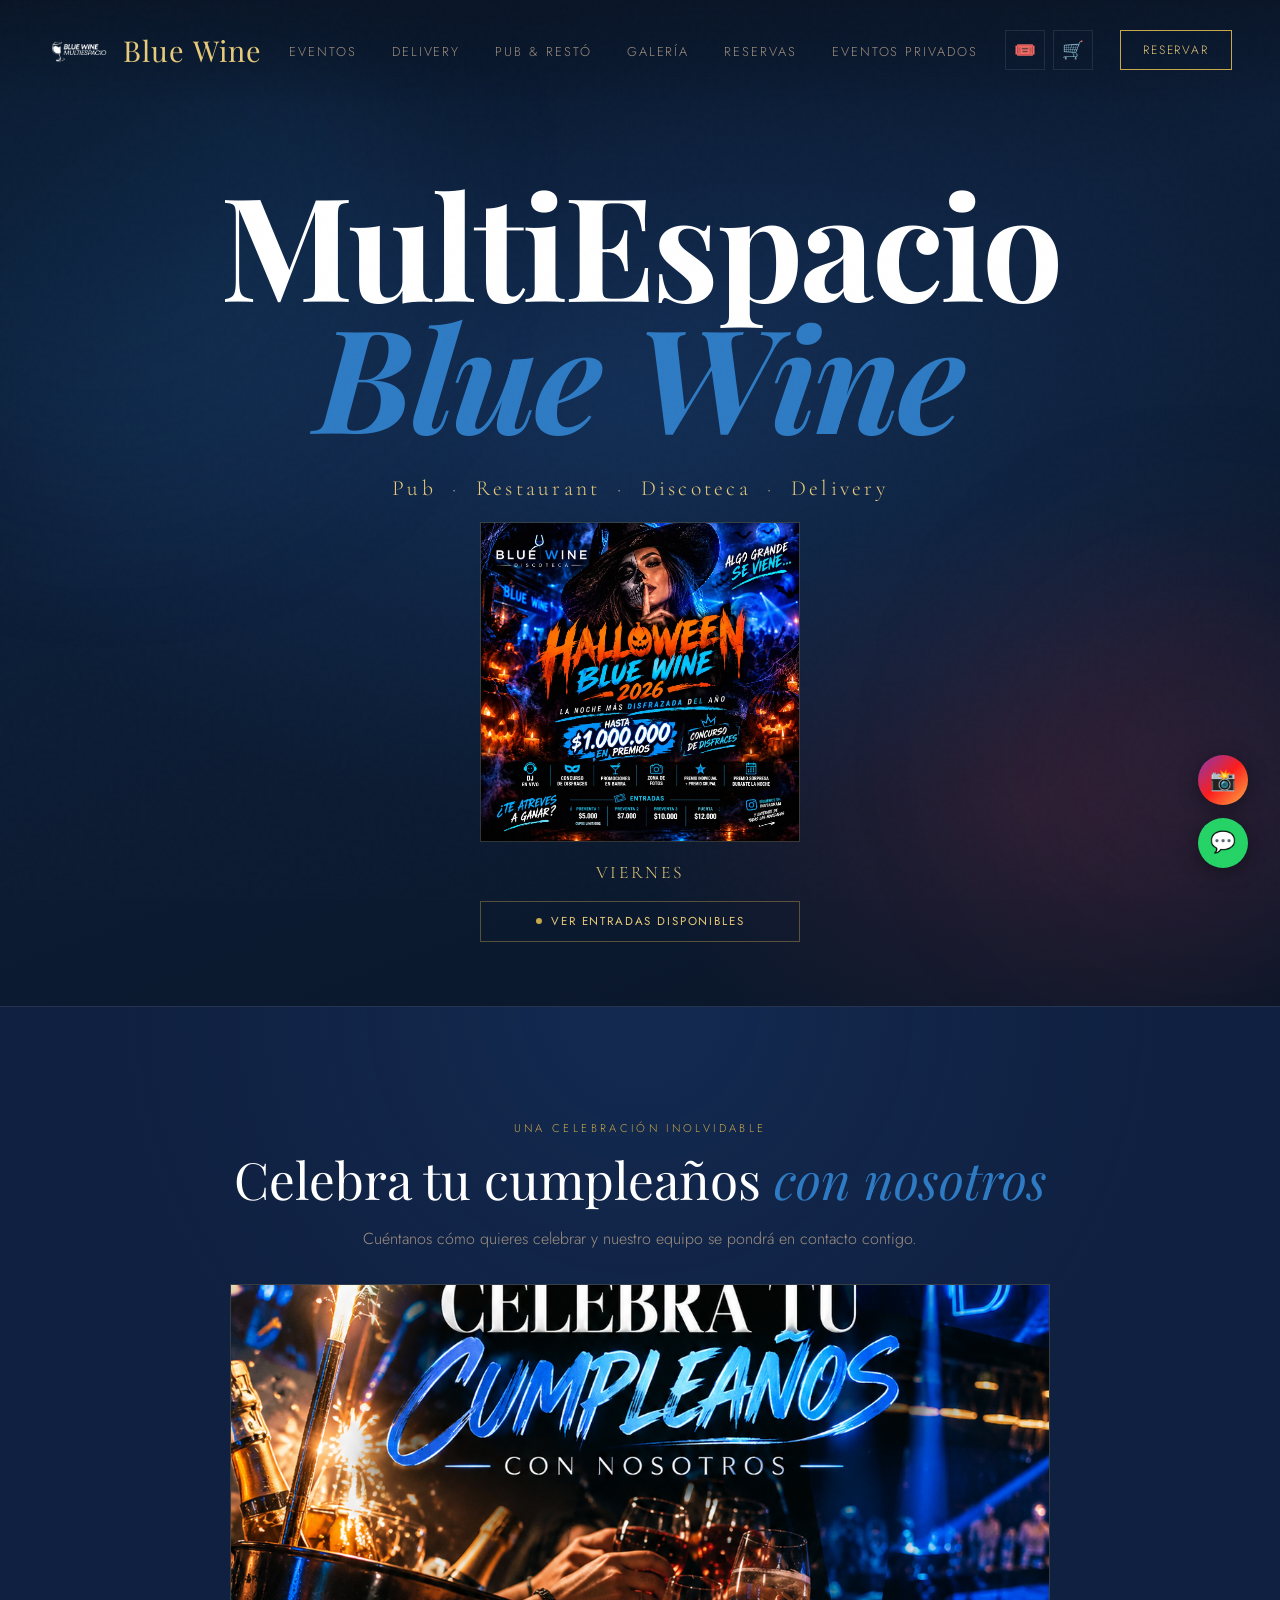
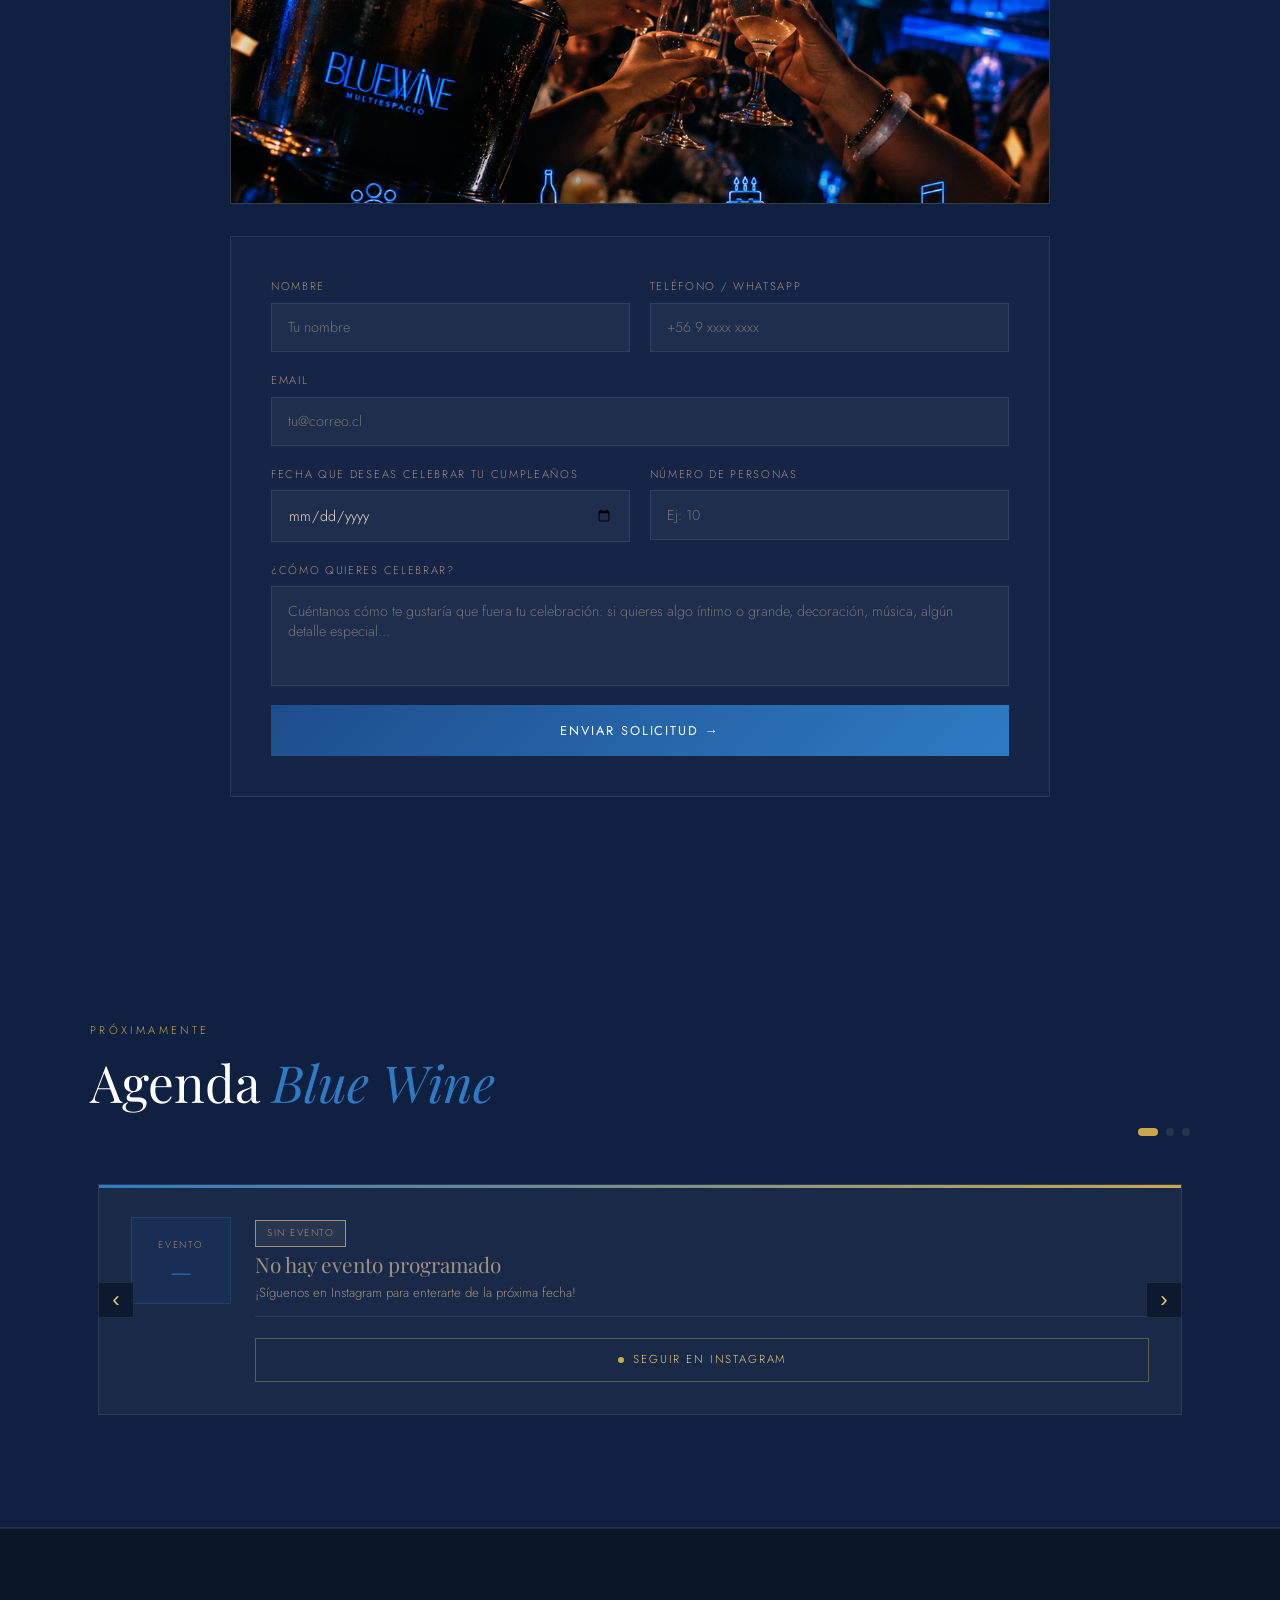
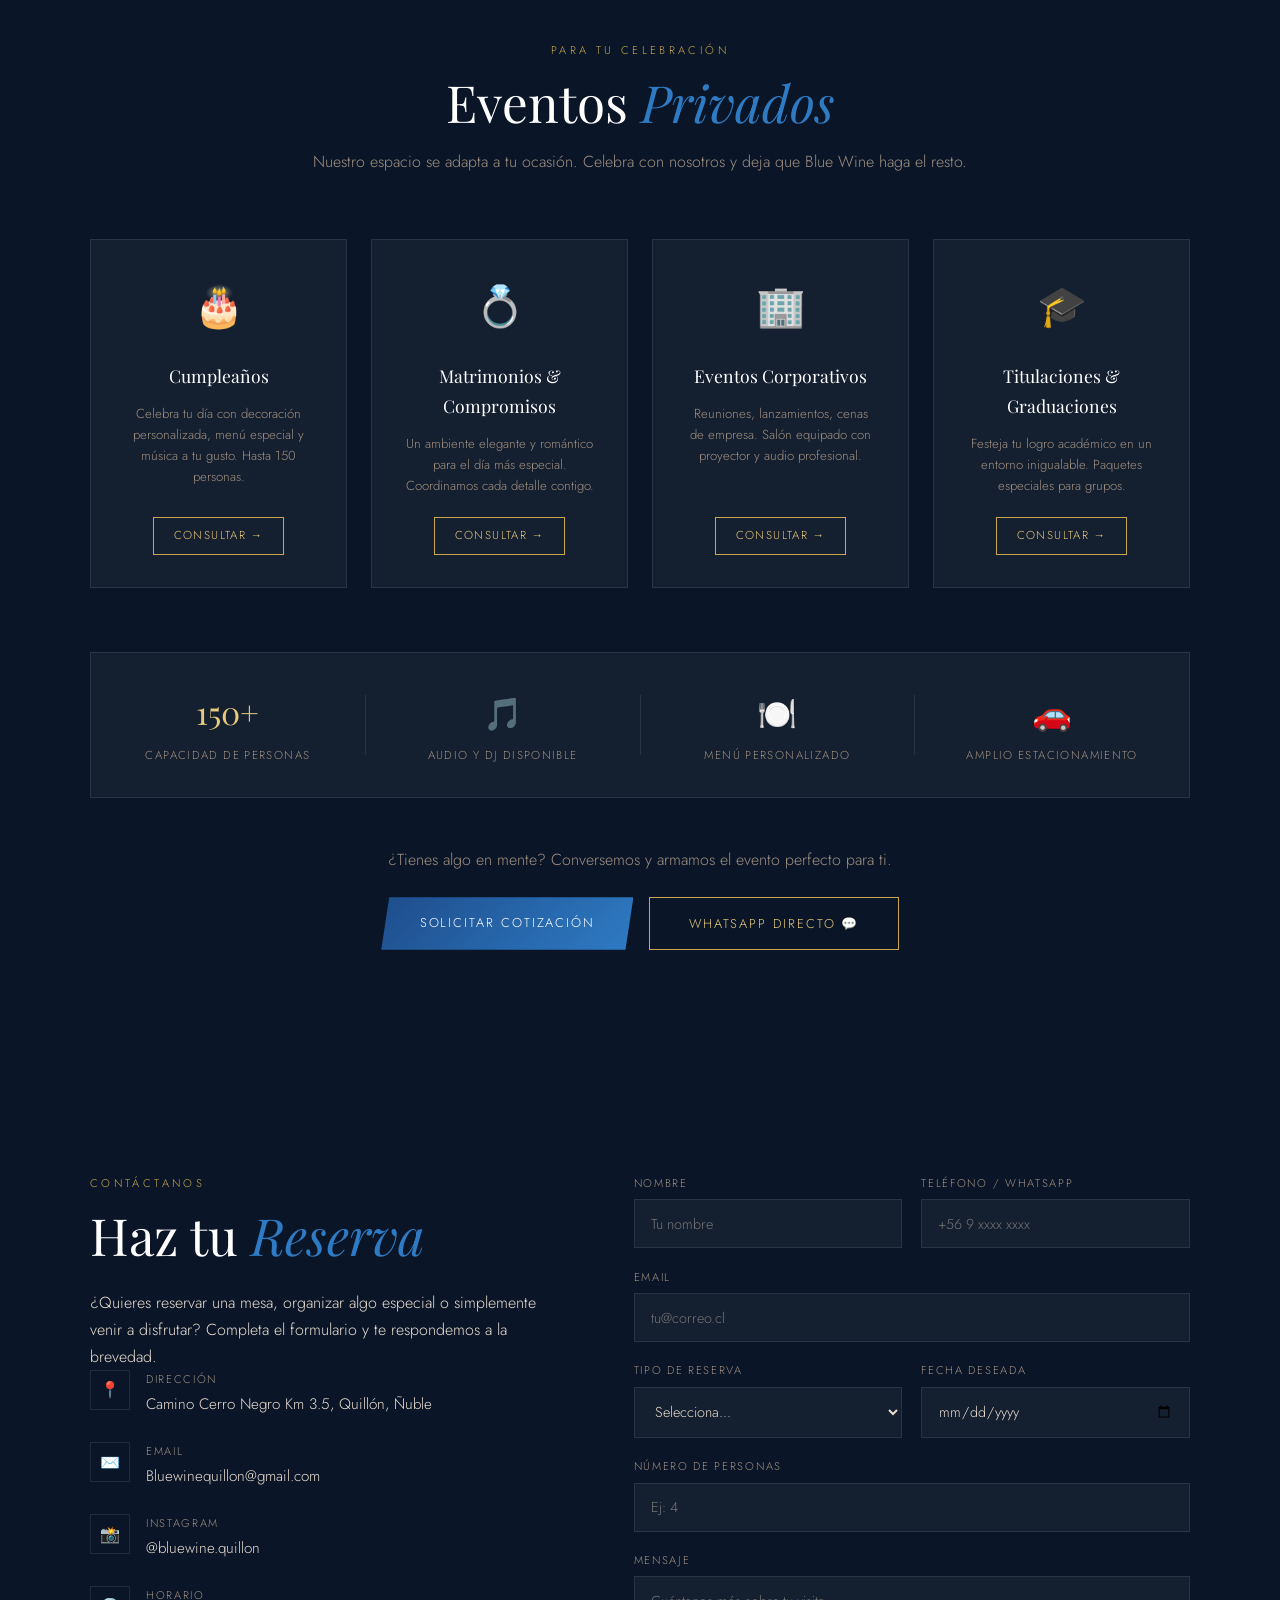
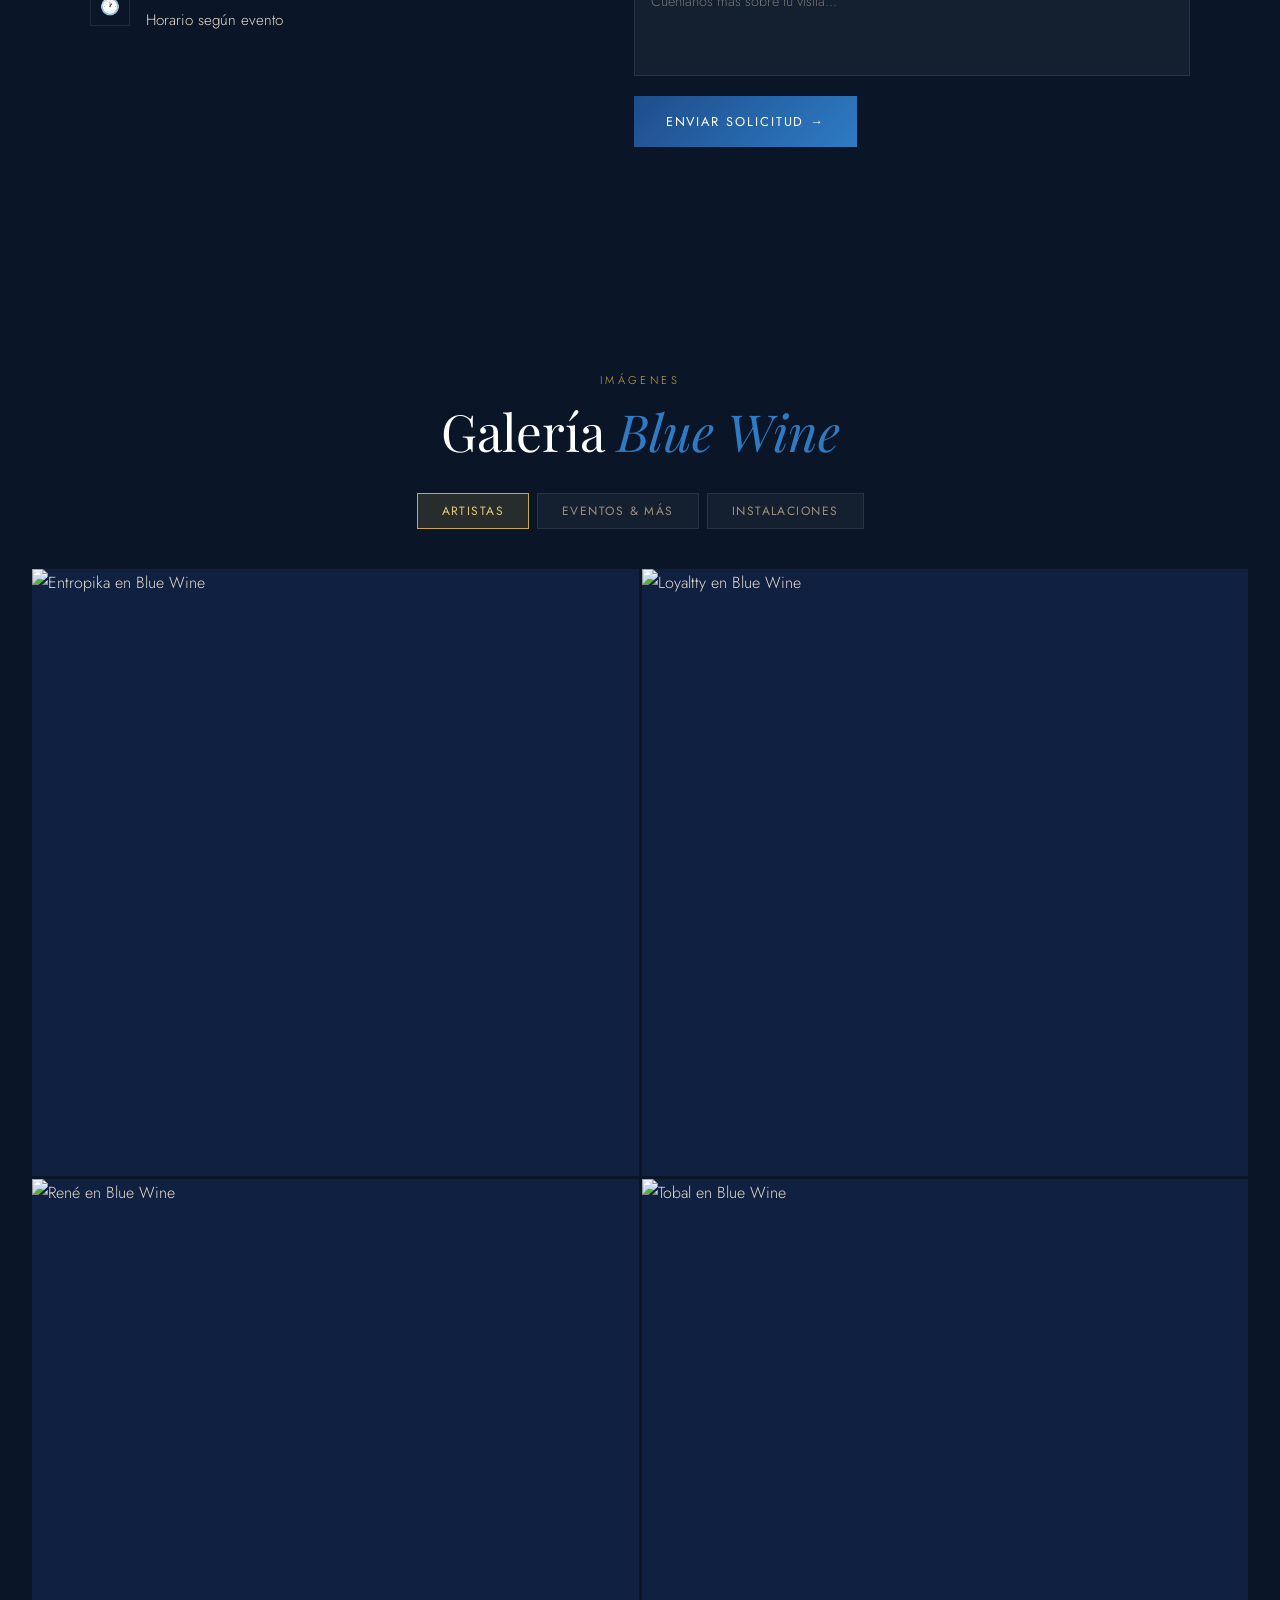
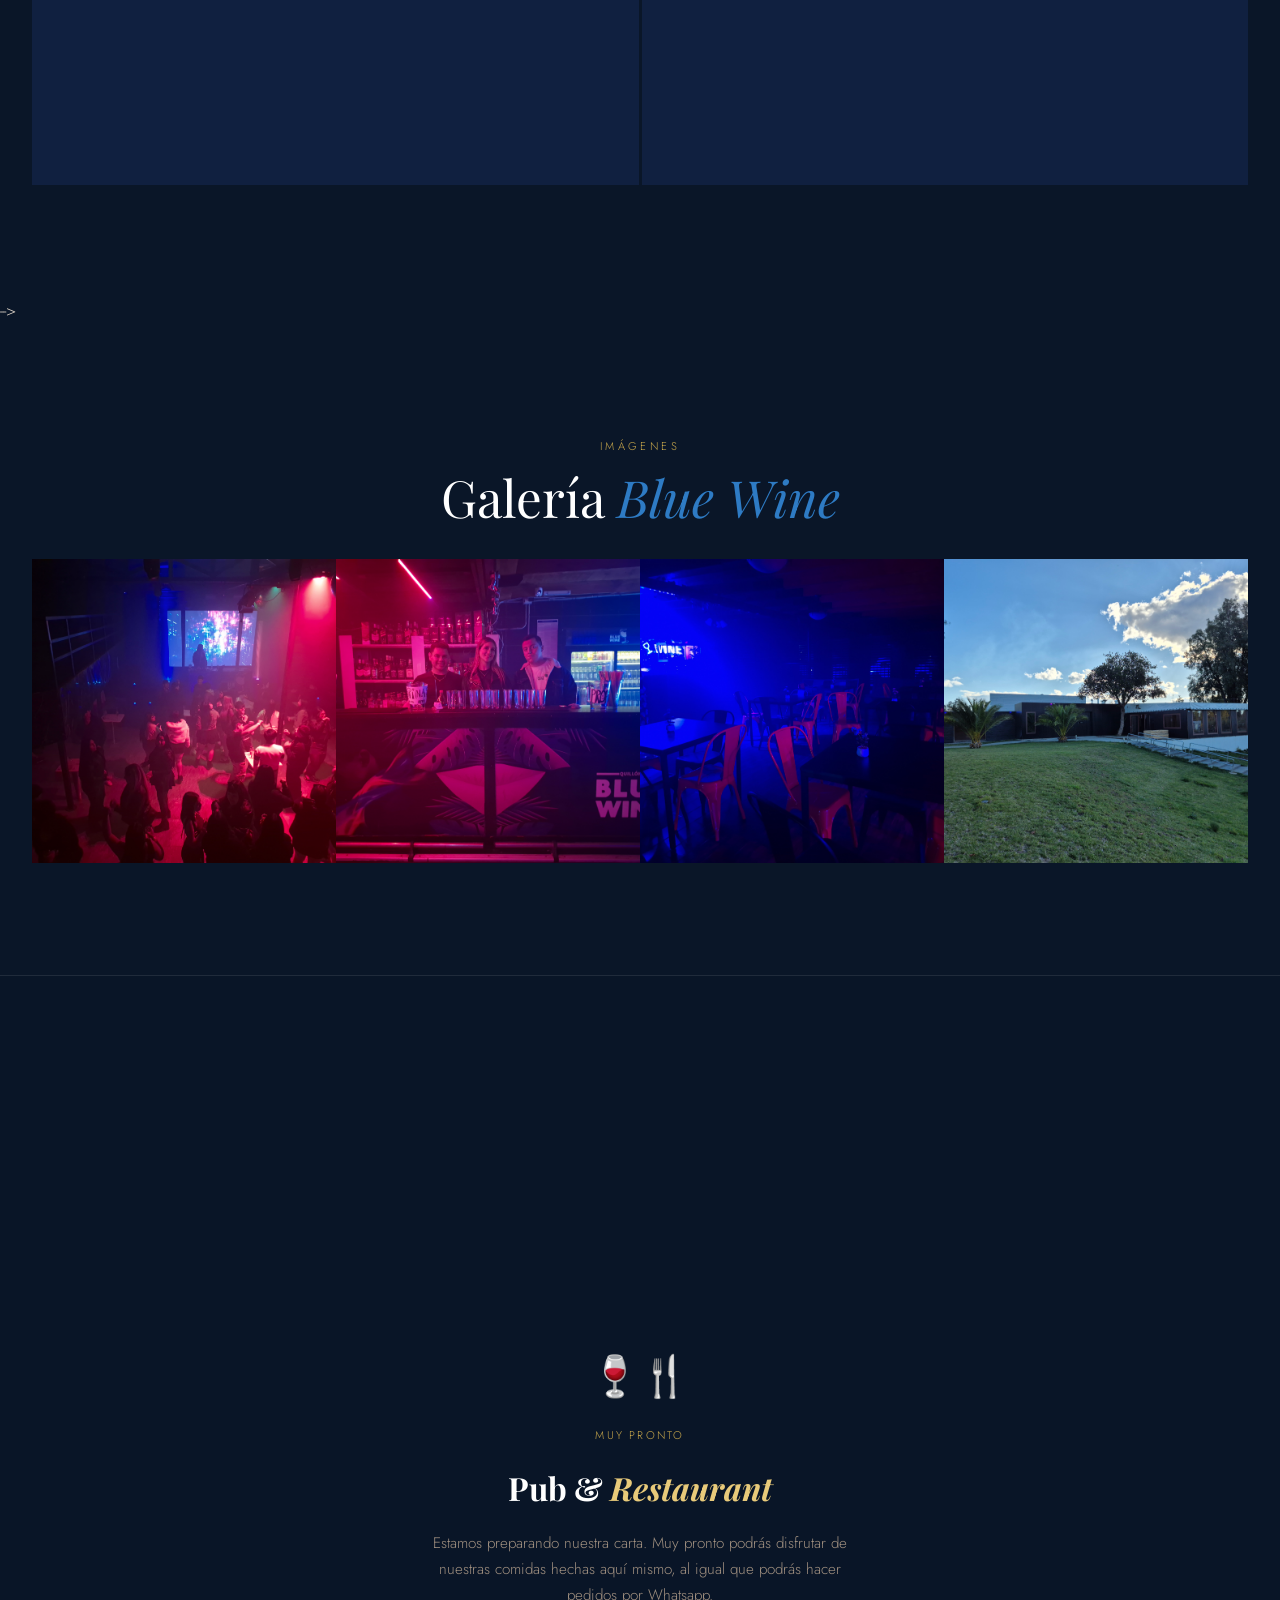
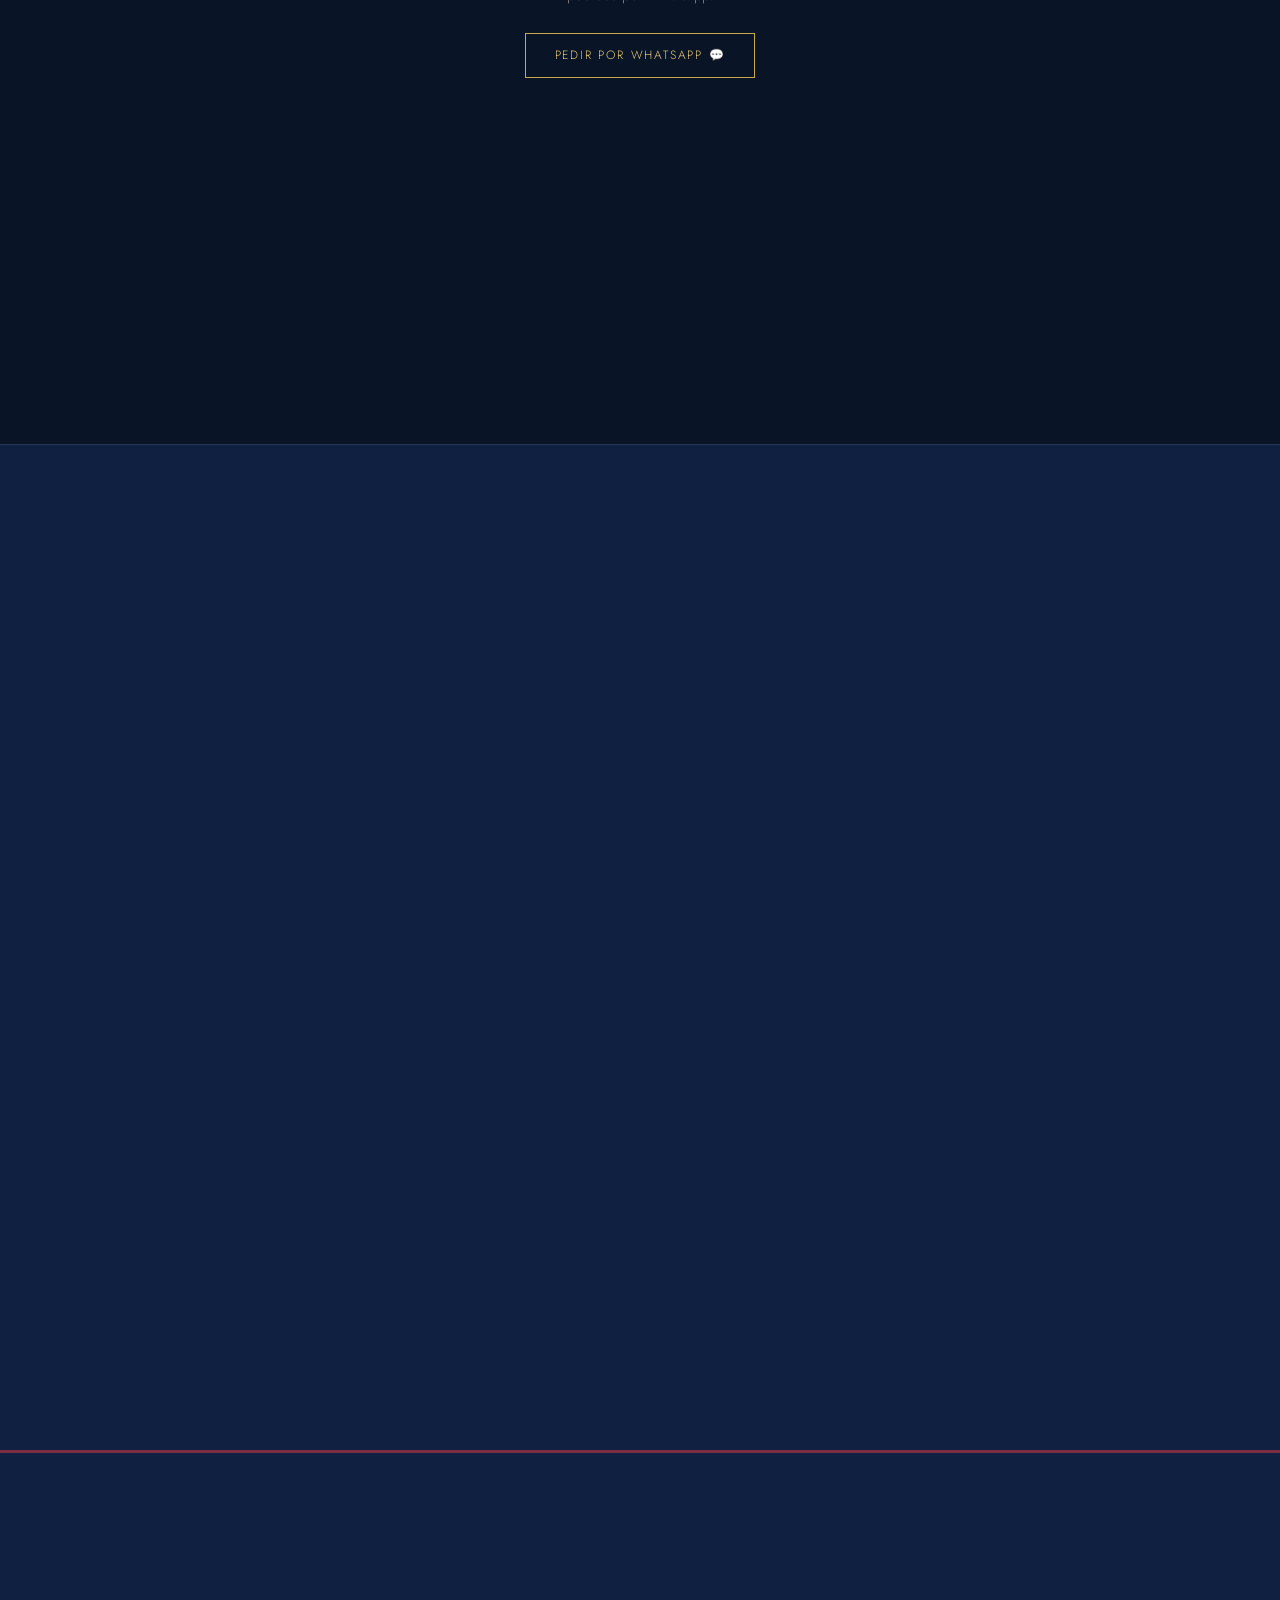
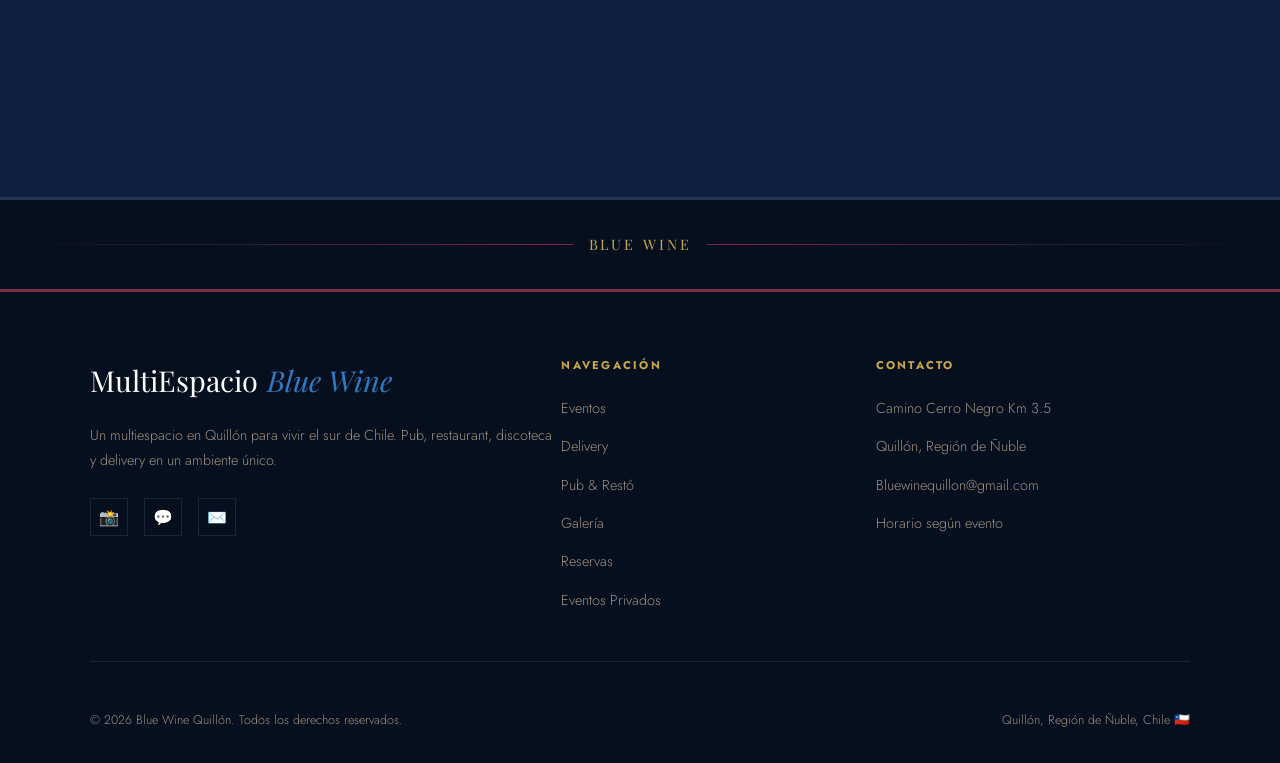
==== index.html @ ef0a0874 "feat: horaAcceso por tipo de entrada — panel, email y flujo de pago" ====
﻿<!--Programador: Isaac Fernández
    Fecha creación: 24 marzo 2026  -->

<!DOCTYPE html>
<html lang="es">
<head>
  <meta charset="UTF-8" />
  <meta name="viewport" content="width=device-width, initial-scale=1.0" />
  <title>MultiEspacio Blue Wine — Bar, Eventos y Delivery en Quillón, Ñuble</title>

  <!-- SEO básico -->
  <meta name="description" content="MultiEspacio Blue Wine en Quillón, Ñuble. Bar, restaurante, eventos en vivo, delivery a domicilio y arriendo de espacio para eventos privados. Reserva tu mesa online." />
  <meta name="keywords" content="Blue Wine, Quillón, Ñuble, bar, restaurante, eventos, delivery, espacio para eventos, reservas, Biobío" />
  <meta name="author" content="MultiEspacio Blue Wine" />
  <meta name="robots" content="index, follow" />
  <link rel="canonical" href="https://bluewine.cl/" />

  <!-- Open Graph (Facebook, WhatsApp, LinkedIn) -->
  <meta property="og:type" content="restaurant" />
  <meta property="og:url" content="https://bluewine.cl/" />
  <meta property="og:title" content="MultiEspacio Blue Wine — Bar, Eventos y Delivery en Quillón, Ñuble" /o>
  <meta property="og:description" content="Bar, restaurante, eventos en vivo y delivery a domicilio en Quillón, Ñuble. Reserva tu mesa o espacio privado online." />
  <meta property="og:image" content="https://bluewine.cl/Imagenes/Logo.png" />
  <meta property="og:image:alt" content="Logo de MultiEspacio Blue Wine" />
  <meta property="og:locale" content="es_CL" />
  <meta property="og:site_name" content="MultiEspacio Blue Wine" />

  <!-- Datos estructurados Schema.org (LocalBusiness) -->
  <script type="application/ld+json">
  {
    "@context": "https://schema.org",
    "@type": "BarOrPub",
    "name": "MultiEspacio Blue Wine",
    "url": "https://bluewine.cl",
    "logo": "https://bluewine.cl/Imagenes/Logo.png",
    "description": "Bar, restaurante, eventos en vivo, delivery y arriendo de espacio para eventos privados en Quillón, Ñuble.",
    "address": {
      "@type": "PostalAddress",
      "addressLocality": "Quillón",
      "addressRegion": "Ñuble",
      "addressCountry": "CL"
    },
    "servesCuisine": ["Chilena", "Internacional"],
    "hasMap": "https://maps.google.com/?q=Quillón+Ñuble+Chile",
    "sameAs": []
  }
  </script>

  <!-- Favicon -->
  <link rel="icon" type="image/png" href="Imagenes/favicon.png" />

  <link rel="preconnect" href="https://fonts.googleapis.com" />
  <link rel="preconnect" href="https://fonts.gstatic.com" crossorigin />
  <link href="https://fonts.googleapis.com/css2?family=Playfair+Display:ital,wght@0,400;0,700;1,400&family=Cormorant+Garamond:wght@300;400;600&family=Jost:wght@300;400;500&display=swap" rel="stylesheet" />

  <link rel="stylesheet" href="CSS/style.css" />
  <style>
    .evento-badge-gratis {
      display: inline-block;
      background: #0d2b0d;
      color: #4caf50;
      border: 1px solid #4caf50;
      border-radius: 20px;
      padding: 4px 12px;
      font-size: 0.8rem;
      font-weight: 600;
      margin-bottom: 8px;
    }
  </style>
</head>
<body>

  <!-- NAVBAR -->
  <nav id="navbar">
    <a href="#hero" class="nav-logo">
      <img src="Imagenes/Logo.png" alt="Blue Wine" class="nav-logo-img" />
      <span class="nav-logo-text">Blue Wine</span>
    </a>
    <ul class="nav-links" id="navLinks">
      <li><a href="#eventos">Eventos</a></li>
      <li><a href="#delivery">Delivery</a></li>
      <li><a href="#pub">Pub & Restó</a></li>
      <li><a href="#galeria">Galería</a></li>
      <li><a href="#reservas">Reservas</a></li>
      <li><a href="#eventos-privados">Eventos Privados</a></li>
    </ul>
    <div class="nav-carritos">
      <button class="nav-carrito-btn" onclick="abrirCarritoEntradas()" title="Carrito Entradas">
        🎟️ <span class="badge-carrito" id="badge-carrito-entradas" style="display:none">0</span>
      </button>
      <button class="nav-carrito-btn" onclick="abrirCarritoComida()" title="Carrito Comida">
        🛒 <span class="badge-carrito" id="badge-carrito-comida" style="display:none">0</span>
      </button>
    </div>
    <a href="#reservas" class="nav-cta">Reservar</a>
    <div class="nav-burger" id="burger" onclick="toggleNav()">
      <span></span><span></span><span></span>
    </div>
  </nav>

  <!-- HERO -->
  <section id="hero">
    <div class="hero-bg"></div>
    <div class="hero-orb hero-orb-1"></div>
    <div class="hero-orb hero-orb-2"></div>

    <!-- NOMBRE ARRIBA -->
    <div class="hero-content" style="text-align:center;align-items:center;width:100%;">
      <h1 class="hero-title">MultiEspacio<em>Blue Wine</em></h1>
      <p class="hero-tagline">
        <span>Pub</span> &nbsp;·&nbsp; <span>Restaurant</span> &nbsp;·&nbsp; <span>Discoteca</span> &nbsp;·&nbsp; <span>Delivery</span>
      </p>
    </div>

    <!-- EVENTO DESTACADO CON IMAGEN -->
    <div class="hero-evento-destacado">
      <div class="hero-evento-img-wrap">
        <div class="hero-carrusel" id="heroCarrusel">
          <img src="Imagenes/halloween.jpg" alt="HALLOWEEN BLUE WINE 2026" class="hero-carrusel-slide active" />
        </div>
      </div>
      <div class="hero-evento-footer">
        <div class="hero-evento-fecha-txt">Viernes</div>
        <button class="hero-evento-btn" onclick="abrirModal()">
          <span class="hero-evento-dot"></span>
          Ver entradas disponibles
        </button>
      </div>
    </div>

  </section>

  <!-- CUMPLEAÑOS -->
  <section id="cumpleanos" class="cumpleanos-section">
    <div class="container cumpleanos-container">
      <div class="cumpleanos-header reveal">
        <p class="section-label">Una celebración inolvidable</p>
        <h2 class="section-title">Celebra tu cumpleaños <em>con nosotros</em></h2>
        <p class="cumpleanos-intro">Cuéntanos cómo quieres celebrar y nuestro equipo se pondrá en contacto contigo.</p>
      </div>
      <img
        class="cumpleanos-image"
        src="Imagenes/Cumpleanos.png"
        alt="Celebra tu cumpleaños con nosotros en Blue Wine"
        loading="lazy"
      />
      <form id="form-cumpleanos" class="contact-form cumpleanos-form">
        <div class="form-row">
          <div class="form-group">
            <label for="cumple-nombre">Nombre</label>
            <input type="text" id="cumple-nombre" name="nombre" placeholder="Tu nombre" autocomplete="name" required />
          </div>
          <div class="form-group">
            <label for="cumple-telefono">Teléfono / WhatsApp</label>
            <input type="tel" id="cumple-telefono" name="telefono" placeholder="+56 9 xxxx xxxx" autocomplete="tel" required />
          </div>
        </div>
        <div class="form-group">
          <label for="cumple-email">Email</label>
          <input type="email" id="cumple-email" name="email" placeholder="tu@correo.cl" autocomplete="email" required />
        </div>
        <div class="form-row">
          <div class="form-group">
            <label for="cumple-fecha">Fecha que deseas celebrar tu cumpleaños</label>
            <input type="date" id="cumple-fecha" name="fecha" required />
          </div>
          <div class="form-group">
            <label for="cumple-personas">Número de personas</label>
            <input type="number" id="cumple-personas" name="personas" min="1" placeholder="Ej: 10" required />
          </div>
        </div>
        <div class="form-group">
          <label for="cumple-mensaje">¿Cómo quieres celebrar?</label>
          <textarea id="cumple-mensaje" name="mensaje" placeholder="Cuéntanos cómo te gustaría que fuera tu celebración: si quieres algo íntimo o grande, decoración, música, algún detalle especial..."></textarea>
        </div>
        <div id="cumple-error" class="cumpleanos-error" role="alert" hidden></div>
        <button class="btn-submit" type="submit">Enviar solicitud →</button>
      </form>
    </div>
  </section>

  <!-- ═══════════════════════════════════════
       SECCIÓN EVENTOS — hasta 3 simultáneos (slots evento1, evento2, evento3)
  ════════════════════════════════════════ -->
  <section id="eventos">
    <div class="container">
      <div class="eventos-header reveal">
        <div>
          <p class="section-label">Próximamente</p>
          <h2 class="section-title">Agenda <em>Blue Wine</em></h2>
        </div>
        <div class="slider-dots">
          <span class="slider-dot active" onclick="irASlide(0)"></span>
          <span class="slider-dot" onclick="irASlide(1)"></span>
          <span class="slider-dot" onclick="irASlide(2)"></span>
        </div>
      </div>

      <div class="eventos-slider-wrap">
        <div class="eventos-slider" id="eventosSlider">

          <!-- EVENTO 1 -->
          <div class="evento-slide" data-evento-id="evento1">
            <div class="evento-slide-inner">
              <img class="evento-slide-bg-img" alt="" hidden />
              <div class="evento-slide-dia">
                <span class="evento-slide-label">Evento</span>
                <span class="evento-slide-nombre-dia">—</span>
              </div>
              <div class="evento-slide-content">
                <div class="evento-tag" style="background:rgba(100,100,100,0.2); color:var(--text-muted); border-color:var(--text-muted);">Sin Evento</div>
                <div class="evento-title" style="font-size:1.3rem; color:var(--text-muted);">No hay evento programado</div>
                <div class="evento-desc">¡Síguenos en Instagram para enterarte de la próxima fecha!</div>
                <div class="evento-footer">
                  <a href="https://www.instagram.com/bluewine.quillon" target="_blank" class="hero-evento-btn" style="margin-top:0.5rem;text-decoration:none;">
                    <span class="hero-evento-dot"></span>
                    Seguir en Instagram
                  </a>
                </div>
              </div>
            </div>
          </div>

          <!-- EVENTO 2 -->
          <div class="evento-slide" data-evento-id="evento2">
            <div class="evento-slide-inner">
              <img class="evento-slide-bg-img" alt="" hidden />
              <div class="evento-slide-dia">
                <span class="evento-slide-label">Evento</span>
                <span class="evento-slide-nombre-dia">—</span>
              </div>
              <div class="evento-slide-content">
                <div class="evento-tag" style="background:rgba(100,100,100,0.2); color:var(--text-muted); border-color:var(--text-muted);">Sin Evento</div>
                <div class="evento-title" style="font-size:1.3rem; color:var(--text-muted);">No hay evento programado</div>
                <div class="evento-desc">¡Síguenos en Instagram para enterarte de la próxima fecha!</div>
                <div class="evento-footer"></div>
              </div>
            </div>
          </div>

          <!-- EVENTO 3 -->
          <div class="evento-slide" data-evento-id="evento3">
            <div class="evento-slide-inner">
              <img class="evento-slide-bg-img" alt="" hidden />
              <div class="evento-slide-dia">
                <span class="evento-slide-label">Evento</span>
                <span class="evento-slide-nombre-dia">—</span>
              </div>
              <div class="evento-slide-content">
                <div class="evento-tag" style="background:rgba(100,100,100,0.2); color:var(--text-muted); border-color:var(--text-muted);">Sin Evento</div>
                <div class="evento-title" style="font-size:1.3rem; color:var(--text-muted);">No hay evento programado</div>
                <div class="evento-desc">¡Síguenos en Instagram para enterarte de la próxima fecha!</div>
                <div class="evento-footer"></div>
              </div>
            </div>
          </div>

        </div>

        <button class="slider-arrow slider-prev" onclick="moverSlider(-1)">‹</button>
        <button class="slider-arrow slider-next" onclick="moverSlider(1)">›</button>
      </div>
    </div>
  </section>

  <!-- MODAL EVENTO PRINCIPAL — TIPOS DE ENTRADA (generado dinámicamente) -->
  <div id="modal-principal" class="modal-overlay" onclick="cerrarModalOverlay(event)">
    <div class="modal-box modal-box-principal">
      <button class="modal-close" onclick="cerrarTodosModales()">✕</button>
      <p class="section-label" id="modal-label-fecha">Viernes</p>
      <h3 class="modal-titulo">Elige tu entrada</h3>
      <div class="modal-divider"></div>
      <div id="modal-tipos-container"></div>
      <button class="btn-outline" style="width:100%;margin-top:0.8rem;justify-content:center;" onclick="cerrarTodosModales();abrirCarritoEntradas()">Ver carrito de entradas 🎟️</button>
    </div>
  </div>

  <!-- MODAL EVENTOS GENERALES (viernes/sábado) -->
  <div id="modal-general" class="modal-overlay" onclick="cerrarModalOverlay(event)" data-precio="0" data-nombre="" data-cantidad="1">
    <div class="modal-box">
      <button class="modal-close" onclick="cerrarTodosModales()">✕</button>
      <p class="section-label">Entrada General</p>
      <h3 class="modal-titulo" id="modal-general-nombre"></h3>
      <div class="modal-divider"></div>
      <div class="modal-cantidad-wrap">
        <label>Cantidad de entradas</label>
        <div class="cantidad-control">
          <button onclick="cambiarCantidadGeneral(-1)">−</button>
          <span id="modal-general-cantidad">1</span>
          <button onclick="cambiarCantidadGeneral(1)">+</button>
        </div>
      </div>
      <div class="modal-total-wrap">
        <span id="modal-general-precio"></span>
        <span class="modal-total" id="modal-general-total"></span>
      </div>
      <p class="modal-nota" id="modal-general-nota">Se agregará al carrito de entradas para proceder al pago.</p>
      <button class="btn-pagar" id="modal-general-btn" onclick="agregarGeneralAlCarrito()">Agregar al carrito →</button>
    </div>
  </div>

  <!-- CARRITO ENTRADAS -->
  <div id="carrito-entradas" class="modal-overlay" onclick="cerrarModalOverlay(event)">
    <div class="modal-box modal-box-carrito">
      <button class="modal-close" onclick="cerrarTodosModales()">✕</button>
      <p class="section-label">Carrito</p>
      <h3 class="modal-titulo">🎟️ Tus Entradas</h3>
      <div class="modal-divider"></div>
      <div id="carrito-entradas-lista"></div>
      <div class="carrito-total-wrap">
        <span>Total</span>
        <span class="modal-total" id="carrito-entradas-total">$0</span>
      </div>
      <p class="modal-nota" style="margin-bottom:1.2rem;">Al continuar recibirás tu ticket con código QR por email.</p>
      <button class="btn-pagar" onclick="abrirCheckoutForm()">Continuar con la compra →</button>
      <button class="btn-outline" style="width:100%;margin-top:0.8rem;justify-content:center;" onclick="cerrarTodosModales();abrirModal()">← Agregar más entradas</button>
    </div>
  </div>

  <!-- MODAL FORMULARIO CHECKOUT -->
  <div id="modal-checkout" class="modal-overlay" onclick="cerrarModalOverlay(event)">
    <div class="modal-box modal-box-checkout">
      <button class="modal-close" onclick="cerrarTodosModales()">✕</button>
      <p class="section-label">Paso 2 de 2</p>
      <h3 class="modal-titulo" id="checkout-titulo">Datos del comprador</h3>
      <div class="modal-divider"></div>
      <p class="modal-nota" style="margin-bottom:1.4rem;" id="checkout-nota">Tus datos son necesarios para emitir el ticket y enviarlo a tu correo.</p>

      <div class="checkout-form">
        <div id="checkout-seccion-principal" class="acomp-seccion acomp-seccion-principal">
          <div class="acomp-header" id="checkout-header-principal" style="display:none;">
            <span class="acomp-num">Comprador principal</span>
          </div>
          <div class="checkout-form-row">
            <div class="checkout-form-group">
              <label for="co-nombre">Nombre <span class="campo-req">*</span></label>
              <input type="text" id="co-nombre" placeholder="Ej: Juan" autocomplete="given-name" />
            </div>
            <div class="checkout-form-group">
              <label for="co-apellido">Apellido <span class="campo-req">*</span></label>
              <input type="text" id="co-apellido" placeholder="Ej: Pérez" autocomplete="family-name" />
            </div>
          </div>
          <div class="checkout-form-group">
            <label for="co-rut">RUT <span class="campo-req">*</span></label>
            <input type="text" id="co-rut" placeholder="Ej: 12.345.678-9" maxlength="12" autocomplete="off" />
          </div>
          <div class="checkout-form-group">
            <label for="co-email">Correo electrónico <span class="campo-req">*</span></label>
            <input type="email" id="co-email" placeholder="tu@correo.cl" autocomplete="email" />
          </div>
          <div class="checkout-form-group">
            <label for="co-email-confirm">Confirmar correo electrónico <span class="campo-req">*</span></label>
            <input type="email" id="co-email-confirm" placeholder="tu@correo.cl" autocomplete="email" onpaste="return false;" />
          </div>
          <div class="checkout-form-group">
            <label for="co-telefono">Teléfono / WhatsApp <span class="campo-req">*</span></label>
            <input type="tel" id="co-telefono" placeholder="+56 9 xxxx xxxx" autocomplete="tel" />
          </div>
        </div>

        <div id="acompanantes-container"></div>

        <div class="checkout-tc-wrap">
          <label class="checkout-tc-label" for="co-tc">
            <input type="checkbox" id="co-tc" />
            <span>He leído y acepto los <button type="button" class="link-tc" onclick="abrirTerminos()">Términos y Condiciones</button></span>
          </label>
        </div>
        <div class="checkout-tc-wrap" style="margin-top:0.5rem;">
          <label class="checkout-tc-label" for="co-privacidad">
            <input type="checkbox" id="co-privacidad" />
            <span>He leído y acepto la <button type="button" class="link-tc" onclick="abrirPrivacidad()">Política de Privacidad</button> y autorizo el tratamiento de mis datos personales</span>
          </label>
        </div>

        <div id="checkout-error" class="checkout-error" style="display:none;"></div>

        <button class="btn-pagar" id="checkout-btn-pagar" style="margin-top:1.2rem;" onclick="procederPagoEntradas()">Continuar con el Pago →</button>
        <button class="btn-outline" style="width:100%;margin-top:0.8rem;justify-content:center;" onclick="cerrarTodosModales();abrirCarritoEntradas()">← Volver al carrito</button>
      </div>
    </div>
  </div>

  <!-- MODAL TÉRMINOS Y CONDICIONES -->
  <div id="modal-terminos" class="modal-overlay" onclick="cerrarModalOverlay(event)">
    <div class="modal-box modal-box-terminos">
      <button class="modal-close" onclick="document.getElementById('modal-terminos').classList.remove('active')">✕</button>
      <p class="section-label">Blue Wine</p>
      <h3 class="modal-titulo">Términos y Condiciones</h3>
      <div class="modal-divider"></div>
      <div class="terminos-contenido">
        <h4>1. Entradas y tickets</h4>
        <p>Las entradas adquiridas son personales e intransferibles. El ticket QR generado es único y válido para un solo ingreso al evento indicado.</p>
        <h4>2. Política de no devoluciones</h4>
        <p>Una vez completado el pago, no se realizan devoluciones ni cambios de entradas, salvo en caso de cancelación del evento por parte de Blue Wine.</p>
        <h4>3. Acceso al recinto</h4>
        <p>Para ingresar al evento deberá presentar su ticket QR (digital o impreso) junto a su cédula de identidad. Blue Wine se reserva el derecho de admisión.</p>
        <h4>4. Edad mínima</h4>
        <p>El ingreso a eventos nocturnos está permitido solo para mayores de 18 años. Se exigirá identificación oficial al momento del ingreso.</p>
        <h4>5. Responsabilidad</h4>
        <p>Blue Wine no se hace responsable por pérdidas, robos o accidentes ocurridos dentro del recinto. El asistente acepta estas condiciones al ingresar.</p>
        <h4>6. Datos personales</h4>
        <p>Los datos personales ingresados (nombre, apellido, RUT, correo electrónico y teléfono) serán tratados conforme a la Ley 19.628 sobre Protección de la Vida Privada. Serán utilizados exclusivamente para la emisión, envío y verificación de entradas. Consulta nuestra <button type="button" class="link-tc" onclick="document.getElementById('modal-terminos').classList.remove('active');abrirPrivacidad()">Política de Privacidad</button> para más información.</p>
        <h4>7. Contacto</h4>
        <p>Consultas: <strong>bluewine.contacto@gmail.com</strong> · Instagram: <strong>@bluewine.quillon</strong></p>
      </div>
      <button class="btn-pagar" style="margin-top:1.2rem;" onclick="aceptarTerminosYVolver()">Acepto los términos ✓</button>
    </div>
  </div>

  <!-- MODAL POLÍTICA DE PRIVACIDAD -->
  <div id="modal-privacidad" class="modal-overlay" onclick="cerrarModalOverlay(event)">
    <div class="modal-box modal-box-terminos">
      <button class="modal-close" onclick="document.getElementById('modal-privacidad').classList.remove('active')">✕</button>
      <p class="section-label">Blue Wine</p>
      <h3 class="modal-titulo">Política de Privacidad</h3>
      <div class="modal-divider"></div>
      <div class="terminos-contenido">
        <h4>1. Responsable del tratamiento</h4>
        <p>MultiEspacio Blue Wine, con domicilio en Quillón, Región de Ñuble, Chile. Contacto: <strong>bluewine.contacto@gmail.com</strong></p>
        <h4>2. Datos que recolectamos</h4>
        <p>Al adquirir una entrada recolectamos: <strong>nombre, apellido, RUT, correo electrónico y teléfono</strong>. Estos datos son proporcionados voluntariamente por el usuario.</p>
        <h4>3. Finalidad del tratamiento</h4>
        <p>Tus datos se usan exclusivamente para: (a) emitir y enviar tu ticket QR por correo electrónico, (b) verificar tu identidad en la puerta del evento, y (c) contactarte en caso de cambios o cancelación del evento.</p>
        <h4>4. Terceros que acceden a tus datos</h4>
        <p><strong>MercadoPago</strong> procesa el pago (no compartimos tu RUT con ellos). <strong>Google Sheets</strong> almacena los registros de tickets. <strong>Resend</strong> envía los correos con tu ticket. Ninguno de estos terceros usa tus datos para fines distintos al servicio.</p>
        <h4>5. Plazo de conservación</h4>
        <p>Tus datos se conservan por un máximo de 90 días después del evento. Puedes solicitar su eliminación anticipada escribiendo a <strong>bluewine.contacto@gmail.com</strong>.</p>
        <h4>6. Tus derechos (Ley 19.628)</h4>
        <p>Tienes derecho a acceder, rectificar, cancelar u oponerte al tratamiento de tus datos. Para ejercerlos, escríbenos a <strong>bluewine.contacto@gmail.com</strong> indicando tu nombre y RUT.</p>
        <h4>7. Seguridad</h4>
        <p>Los datos se almacenan en Google Sheets con acceso restringido. No almacenamos datos de tarjetas de crédito — el pago es procesado íntegramente por MercadoPago.</p>
      </div>
      <button class="btn-pagar" style="margin-top:1.2rem;" onclick="aceptarPrivacidadYVolver()">Acepto la Política de Privacidad ✓</button>
    </div>
  </div>

  <!-- MODAL ANUNCIO EMERGENTE -->
  <div id="modal-anuncio" class="modal-overlay" onclick="cerrarModalOverlay(event)" style="display:none">
    <div class="modal-box" style="text-align:center;max-width:460px;">
      <button class="modal-close" onclick="cerrarModalAnuncio()">✕</button>
      <p class="section-label">Próximo Evento</p>
      <h3 class="modal-titulo" id="anuncio-titulo"></h3>
      <div class="modal-divider"></div>
      <div style="margin:1rem 0;">
        <img id="anuncio-imagen" src="" alt="Evento" style="width:100%;border-radius:8px;margin-bottom:0.8rem;display:none;" />
        <p id="anuncio-fecha" style="color:var(--gold);font-size:1.1rem;margin:0.5rem 0;font-weight:600;"></p>
        <p id="anuncio-precio" style="font-size:1rem;margin:0.3rem 0;font-weight:600;"></p>
        <p id="anuncio-desc" style="color:var(--text-muted);font-size:0.9rem;margin-top:0.5rem;"></p>
      </div>
      <button class="btn-pagar" onclick="cerrarModalAnuncio();abrirModal()">🎟️ Obtener entradas</button>
      <button class="btn-outline" style="width:100%;margin-top:0.7rem;justify-content:center;font-size:0.85rem;" onclick="cerrarModalAnuncio()">Cerrar</button>
    </div>
  </div>

  <!-- CARRITO COMIDA -->
  <div id="carrito-comida" class="modal-overlay" onclick="cerrarModalOverlay(event)">
    <div class="modal-box modal-box-carrito">
      <button class="modal-close" onclick="cerrarTodosModales()">✕</button>
      <p class="section-label">Carrito</p>
      <h3 class="modal-titulo">🛒 Tu Pedido</h3>
      <div class="modal-divider"></div>
      <div id="carrito-comida-lista"></div>
      <div class="carrito-total-wrap">
        <span>Total</span>
        <span class="modal-total" id="carrito-comida-total">$0</span>
      </div>
      <p class="modal-nota">Al confirmar te redirigiremos a WhatsApp con tu pedido listo para enviar.</p>
      <button class="btn-pagar" onclick="procederPedidoComida()">Confirmar por WhatsApp 💬</button>
    </div>
  </div>

  <!-- ═══════════════════════════════════════
       SECCIÓN 2: DELIVERY
  ════════════════════════════════════════ -->


  <!--
  GALERÍA — OPCIÓN 1 (INACTIVA): subsecciones con slider
  Para activar: quitar este comentario y comentar el bloque Opción 2 más abajo.
  <!-- ═══════════════════════════════════════
       SECCIÓN 5: EVENTOS PRIVADOS
  ════════════════════════════════════════ -->
  <section id="eventos-privados">
    <div class="container">
      <div class="reveal" style="text-align:center; max-width:680px; margin:0 auto 4rem;">
        <p class="section-label">Para tu celebración</p>
        <h2 class="section-title">Eventos <em>Privados</em></h2>
        <p class="section-subtitle">Nuestro espacio se adapta a tu ocasión. Celebra con nosotros y deja que Blue Wine haga el resto.</p>
      </div>

      <div class="privados-grid">
        <div class="privado-card reveal">
          <div class="privado-icon">🎂</div>
          <div class="privado-nombre">Cumpleaños</div>
          <div class="privado-desc">Celebra tu día con decoración personalizada, menú especial y música a tu gusto. Hasta 150 personas.</div>
          <a href="#reservas" class="btn-outline-sm">Consultar →</a>
        </div>
        <div class="privado-card reveal" style="transition-delay:0.15s">
          <div class="privado-icon">💍</div>
          <div class="privado-nombre">Matrimonios & Compromisos</div>
          <div class="privado-desc">Un ambiente elegante y romántico para el día más especial. Coordinamos cada detalle contigo.</div>
          <a href="#reservas" class="btn-outline-sm">Consultar →</a>
        </div>
        <div class="privado-card reveal" style="transition-delay:0.3s">
          <div class="privado-icon">🏢</div>
          <div class="privado-nombre">Eventos Corporativos</div>
          <div class="privado-desc">Reuniones, lanzamientos, cenas de empresa. Salón equipado con proyector y audio profesional.</div>
          <a href="#reservas" class="btn-outline-sm">Consultar →</a>
        </div>
        <div class="privado-card reveal" style="transition-delay:0.45s">
          <div class="privado-icon">🎓</div>
          <div class="privado-nombre">Titulaciones & Graduaciones</div>
          <div class="privado-desc">Festeja tu logro académico en un entorno inigualable. Paquetes especiales para grupos.</div>
          <a href="#reservas" class="btn-outline-sm">Consultar →</a>
        </div>
      </div>

      <div class="privados-info reveal">
        <div class="privados-info-item">
          <div class="privados-info-num">150+</div>
          <div class="privados-info-label">Capacidad de personas</div>
        </div>
        <div class="privados-info-sep"></div>
        <div class="privados-info-item">
          <div class="privados-info-num">🎵</div>
          <div class="privados-info-label">Audio y DJ disponible</div>
        </div>
        <div class="privados-info-sep"></div>
        <div class="privados-info-item">
          <div class="privados-info-num">🍽️</div>
          <div class="privados-info-label">Menú personalizado</div>
        </div>
        <div class="privados-info-sep"></div>
        <div class="privados-info-item">
          <div class="privados-info-num">🚗</div>
          <div class="privados-info-label">Amplio estacionamiento</div>
        </div>
      </div>

      <div style="text-align:center; margin-top:3rem;" class="reveal">
        <p style="color:var(--text-muted); margin-bottom:1.5rem;">¿Tienes algo en mente? Conversemos y armamos el evento perfecto para ti.</p>
        <div style="display:flex; gap:1rem; justify-content:center; flex-wrap:wrap;">
          <a href="#reservas" class="btn-primary">Solicitar Cotización</a>
          <a href="https://wa.me/56900000000?text=Hola! Me interesa hacer un evento privado en Blue Wine" target="_blank" class="btn-outline">WhatsApp Directo 💬</a>
        </div>
      </div>
    </div>
  </section>

  <!-- ═══════════════════════════════════════
       SECCIÓN 4: RESERVAS
  ════════════════════════════════════════ -->
  <section id="reservas">
    <div class="container">
      <div class="contacto-grid">
        <div class="reveal-left">
          <p class="section-label">Contáctanos</p>
          <h2 class="section-title">Haz tu <em>Reserva</em></h2>
          <p>¿Quieres reservar una mesa, organizar algo especial o simplemente venir a disfrutar? Completa el formulario y te respondemos a la brevedad.</p>
          <div class="info-item">
            <div class="info-icon">📍</div>
            <div>
              <div class="info-label">Dirección</div>
              <div class="info-value">Camino Cerro Negro Km 3.5, Quillón, Ñuble</div>
            </div>
          </div>
          <div class="info-item">
            <div class="info-icon">✉️</div>
            <div>
              <div class="info-label">Email</div>
              <div class="info-value">Bluewinequillon@gmail.com</div>
            </div>
          </div>
          <div class="info-item">
            <div class="info-icon">📸</div>
            <div>
              <div class="info-label">Instagram</div>
              <div class="info-value">@bluewine.quillon</div>
            </div>
          </div>
          <div class="info-item">
            <div class="info-icon">🕐</div>
            <div>
              <div class="info-label">Horario</div>
              <div class="info-value">Horario según evento</div>
            </div>
          </div>
        </div>
        <div class="reveal-right">
          <div class="contact-form">
            <div class="form-row">
              <div class="form-group">
                <label>Nombre</label>
                <input type="text" id="res-nombre" placeholder="Tu nombre" />
              </div>
              <div class="form-group">
                <label>Teléfono / WhatsApp</label>
                <input type="tel" id="res-telefono" placeholder="+56 9 xxxx xxxx" />
              </div>
            </div>
            <div class="form-group">
              <label>Email</label>
              <input type="email" id="res-email" placeholder="tu@correo.cl" />
            </div>
            <div class="form-row">
              <div class="form-group">
                <label>Tipo de reserva</label>
                <select id="res-tipo">
                  <option value="">Selecciona...</option>
                  <option>Mesa en Terraza</option>
                  <option>Mesa en Salón</option>
                  <option>Noche en Discoteca</option>
                  <option>Consulta General</option>
                </select>
              </div>
              <div class="form-group">
                <label>Fecha deseada</label>
                <input type="date" id="res-fecha" />
              </div>
            </div>
            <div class="form-group">
              <label>Número de personas</label>
              <input type="number" id="res-personas" min="1" placeholder="Ej: 4" />
            </div>
            <div class="form-group">
              <label>Mensaje</label>
              <textarea id="res-mensaje" placeholder="Cuéntanos más sobre tu visita..."></textarea>
            </div>
            <div id="res-error" style="display:none;color:#f44336;font-size:0.85rem;margin-bottom:0.8rem;"></div>
            <button class="btn-submit">Enviar Solicitud →</button>
          </div>
        </div>
      </div>
    </div>
  </section>

  <section id="galeria">
    <div class="container">
      <div class="galeria-header reveal">
        <p class="section-label">Imágenes</p>
        <h2 class="section-title">Galería <em>Blue Wine</em></h2>
      </div>
      <div class="galeria-tabs">
        <button class="galeria-tab active" onclick="mostrarGaleriaTab('artistas', this)">Artistas</button>
        <button class="galeria-tab" onclick="mostrarGaleriaTab('eventos', this)">Eventos &amp; Más</button>
        <button class="galeria-tab" onclick="mostrarGaleriaTab('instalaciones', this)">Instalaciones</button>
      </div>
    </div>
    <div class="galeria-subseccion active" id="galeria-artistas">
      <div class="galeria-slider-wrap">
        <div class="galeria-slider" id="galeriaSlider-artistas">
          <div class="galeria-item"><img src="Imagenes/entropika.jpeg" alt="Entropika en Blue Wine" loading="lazy"/></div>
          <div class="galeria-item"><img src="Imagenes/loyaltty.jpeg" alt="Loyaltty en Blue Wine" loading="lazy"/></div>
          <div class="galeria-item"><img src="Imagenes/rene.jpeg" alt="René en Blue Wine" loading="lazy"/></div>
          <div class="galeria-item"><img src="Imagenes/tobal.jpeg" alt="Tobal en Blue Wine" loading="lazy"/></div>
        </div>
        <button class="slider-arrow slider-prev" onclick="moverGaleriaSlider('galeriaSlider-artistas',-1)" style="display:none">‹</button>
        <button class="slider-arrow slider-next" onclick="moverGaleriaSlider('galeriaSlider-artistas',1)" style="display:none">›</button>
      </div>
      <div class="galeria-dots" id="galeriaDots-artistas" style="display:none"></div>
    </div>
    <div class="galeria-subseccion" id="galeria-eventos">
      <div class="galeria-slider-wrap">
        <div class="galeria-slider" id="galeriaSlider-eventos">
          <div class="galeria-item"><img src="Imagenes/trago_1.jpeg" alt="Trago Blue Wine" loading="lazy"/></div>
          <div class="galeria-item"><img src="Imagenes/trago_2.jpeg" alt="Cocktail Blue Wine" loading="lazy"/></div>
          <div class="galeria-item"><img src="Imagenes/pizza_1
            .jpeg" alt="Pizza Blue Wine" loading="lazy"/></div>
          <div class="galeria-item"><img src="Imagenes/pizza_2.jpeg" alt="Pizza Blue Wine" loading="lazy"/></div>
          <div class="galeria-item"><img src="Imagenes/Bar.jpg" alt="Bar Blue Wine" loading="lazy"/></div>
        </div>
        <button class="slider-arrow slider-prev" onclick="moverGaleriaSlider('galeriaSlider-eventos',-1)" style="display:none">‹</button>
        <button class="slider-arrow slider-next" onclick="moverGaleriaSlider('galeriaSlider-eventos',1)" style="display:none">›</button>
      </div>
      <div class="galeria-dots" id="galeriaDots-eventos" style="display:none"></div>
    </div>
    <div class="galeria-subseccion" id="galeria-instalaciones">
      <div class="galeria-slider-wrap">
        <div class="galeria-slider" id="galeriaSlider-instalaciones">
          <div class="galeria-item"><img src="Imagenes/PistaBaile.jpg" alt="Pista de baile Blue Wine" loading="lazy"/></div>
          <div class="galeria-item"><img src="Imagenes/salon_1.jpeg" alt="Salón Blue Wine" loading="lazy"/></div>
          <div class="galeria-item"><img src="Imagenes/salon_2.jpeg" alt="Salón Blue Wine" loading="lazy"/></div>
          <div class="galeria-item"><img src="Imagenes/comedor_1.jpeg" alt="Comedor terraza Blue Wine" loading="lazy"/></div>
          <div class="galeria-item"><img src="Imagenes/comedor_2.jpeg" alt="Comedor terraza Blue Wine" loading="lazy"/></div>
          <div class="galeria-item"><img src="Imagenes/mesas_2.jpeg" alt="Mesas Blue Wine" loading="lazy"/></div>
          <div class="galeria-item"><img src="Imagenes/vip_1.jpeg" alt="Zona VIP Blue Wine" loading="lazy"/></div>
          <div class="galeria-item"><img src="Imagenes/vip_2.jpeg" alt="Zona VIP Blue Wine" loading="lazy"/></div>
          <div class="galeria-item"><img src="Imagenes/estacionamiento_1.jpeg" alt="Estacionamiento Blue Wine" loading="lazy"/></div>
          <div class="galeria-item"><img src="Imagenes/Lugar.jpg" alt="Exterior Blue Wine" loading="lazy"/></div>
        </div>
        <button class="slider-arrow slider-prev" onclick="moverGaleriaSlider('galeriaSlider-instalaciones',-1)" style="display:none">‹</button>
        <button class="slider-arrow slider-next" onclick="moverGaleriaSlider('galeriaSlider-instalaciones',1)" style="display:none">›</button>
      </div>
      <div class="galeria-dots" id="galeriaDots-instalaciones" style="display:none"></div>
    </div>
  </section>
  -->

  <!--
  GALERÍA — OPCIÓN 2 (INACTIVA): todas las fotos con descripción y slider
  Para activar: quitar este comentario y comentar el bloque Opción 3 más abajo.
  <section id="galeria" class="galeria-v2">
    <div class="container">
      <div class="galeria-header reveal">
        <p class="section-label">Imágenes</p>
        <h2 class="section-title">Galería <em>Blue Wine</em></h2>
      </div>
    </div>
    <div class="galeria-slider-wrap">
      <div class="galeria-slider" id="galeriaSlider-galeria">

        <div class="galeria-item">
          <img src="Imagenes/entropika.jpeg" alt="DJ Entropika en Blue Wine" loading="lazy"/>
          <div class="galeria-card-desc"><h3>DJ Entropika</h3><p>Una noche que nos sorprendió a todos. Entropika tomó el stage y no lo soltó hasta las 5 de la mañana.</p></div>
        </div>
        <div class="galeria-item">
          <img src="Imagenes/loyaltty.jpeg" alt="Loyaltty en Blue Wine" loading="lazy"/>
          <div class="galeria-card-desc"><h3>Loyaltty</h3><p>El viernes que arrancó con todo. Loyaltty trajo su sonido y la gente respondió desde el primer track.</p></div>
        </div>
        <div class="galeria-item">
          <img src="Imagenes/rene.jpeg" alt="René en Blue Wine" loading="lazy"/>
          <div class="galeria-card-desc"><h3>Tío René — Maquijero</h3><p>Stage Principal encendido. El Tío René pasó los mejores temas de la noche con una energía que no se termina.</p></div>
        </div>
        <div class="galeria-item">
          <img src="Imagenes/tobal.jpeg" alt="Tobal en Blue Wine" loading="lazy"/>
          <div class="galeria-card-desc"><h3>Tobal MJ</h3><p>Una sesión que nos tuvo bailando sin parar. De los nuestros, de los que siempre responden.</p></div>
        </div>

        <div class="galeria-item">
          <img src="Imagenes/trago_1.jpeg" alt="Cócteles Blue Wine" loading="lazy"/>
          <div class="galeria-card-desc"><h3>Cócteles</h3><p>De la barra para la noche. Nuestros tragos están hechos para durar hasta que cierre el local.</p></div>
        </div>
        <div class="galeria-item">
          <img src="Imagenes/trago_2.jpeg" alt="Barra Blue Wine" loading="lazy"/>
          <div class="galeria-card-desc"><h3>La Barra</h3><p>Con o sin Red Bull, la noche empieza acá. Siempre hay alguien atendiendo y las copas no esperan.</p></div>
        </div>
        <div class="galeria-item">
          <img src="Imagenes/pizza_1.jpeg" alt="Pizza Blue Wine" loading="lazy"/>
          <div class="galeria-card-desc"><h3>Pizzas</h3><p>La mitad de la noche también se come. Pizzas para los que saben que bailar con hambre no funciona.</p></div>
        </div>
        <div class="galeria-item">
          <img src="Imagenes/pizza_2.jpeg" alt="Pizza Blue Wine" loading="lazy"/>
          <div class="galeria-card-desc"><h3>Pizzas</h3><p>La opción favorita después de las 2 AM. Para los que llegaron con hambre y se quedaron con ganas de más.</p></div>
        </div>
        <div class="galeria-item">
          <img src="Imagenes/Bar.jpg" alt="Bar Blue Wine" loading="lazy"/>
          <div class="galeria-card-desc"><h3>Bar</h3><p>Nuestro bar no descansa. Desde que abrimos hasta que cerramos, siempre hay algo bueno saliendo de acá.</p></div>
        </div>

        <div class="galeria-item">
          <img src="Imagenes/PistaBaile.jpg" alt="Pista de baile Blue Wine" loading="lazy"/>
          <div class="galeria-card-desc"><h3>Pista de Baile</h3><p>El corazón del lugar. Todo pasa acá, y cuando prende de verdad, se nota.</p></div>
        </div>
        <div class="galeria-item">
          <img src="Imagenes/salon_1.jpeg" alt="Salón Blue Wine" loading="lazy"/>
          <div class="galeria-card-desc"><h3>Salón Principal</h3><p>Capacidad para una noche grande. El salón donde armamos todo, listo para lo que venga.</p></div>
        </div>
        <div class="galeria-item">
          <img src="Imagenes/salon_2.jpeg" alt="Salón Blue Wine" loading="lazy"/>
          <div class="galeria-card-desc"><h3>Salón Principal</h3><p>Vista desde adentro. El ambiente que armamos noche a noche para que cada uno sienta que llegó al lugar correcto.</p></div>
        </div>
        <div class="galeria-item">
          <img src="Imagenes/comedor_1.jpeg" alt="Comedor terraza Blue Wine" loading="lazy"/>
          <div class="galeria-card-desc"><h3>Comedor &amp; Terraza</h3><p>Para los que quieren algo más tranquilo sin alejarse de la fiesta. Buena música, mejor compañía.</p></div>
        </div>
        <div class="galeria-item">
          <img src="Imagenes/comedor_2.jpeg" alt="Comedor terraza Blue Wine" loading="lazy"/>
          <div class="galeria-card-desc"><h3>Comedor &amp; Terraza</h3><p>Para llegar, comer algo rico y quedarse. La terraza siempre está disponible para los que quieren empezar la noche con calma.</p></div>
        </div>
        <div class="galeria-item">
          <img src="Imagenes/mesas_2.jpeg" alt="Mesas Blue Wine" loading="lazy"/>
          <div class="galeria-card-desc"><h3>Mesas</h3><p>Reservadas para los grupos que quieren tener su propio rincón. Sin apuros, sin buscar donde sentarse.</p></div>
        </div>
        <div class="galeria-item">
          <img src="Imagenes/vip_1.jpeg" alt="Zona VIP Blue Wine" loading="lazy"/>
          <div class="galeria-card-desc"><h3>Zona VIP</h3><p>Para los que buscan algo diferente dentro de la noche. Más espacio, mejor servicio, misma energía.</p></div>
        </div>
        <div class="galeria-item">
          <img src="Imagenes/vip_2.jpeg" alt="Zona VIP Blue Wine" loading="lazy"/>
          <div class="galeria-card-desc"><h3>Zona VIP</h3><p>Arriba, con mejor vista y menos ruido. El sector para los que quieren disfrutar la noche a su manera.</p></div>
        </div>
        <div class="galeria-item">
          <img src="Imagenes/estacionamiento_1.jpeg" alt="Estacionamiento Blue Wine" loading="lazy"/>
          <div class="galeria-card-desc"><h3>Estacionamiento</h3><p>Amplio y vigilado. Llegar y que te quede cerca siempre es un detalle que no pasa desapercibido.</p></div>
        </div>
        <div class="galeria-item">
          <img src="Imagenes/Lugar.jpg" alt="Exterior Blue Wine" loading="lazy"/>
          <div class="galeria-card-desc"><h3>El Local</h3><p>Así se ve desde afuera. Una fachada que ya te anticipa lo que viene adentro.</p></div>
        </div>

      </div>
      <button class="slider-arrow slider-prev" onclick="moverGaleriaSlider('galeriaSlider-galeria',-1)" style="display:none">‹</button>
      <button class="slider-arrow slider-next" onclick="moverGaleriaSlider('galeriaSlider-galeria',1)" style="display:none">›</button>
    </div>
    <div class="galeria-dots" id="galeriaDots-galeria" style="display:none"></div>
  </section>
  -->

  <!-- ═══════════════════════════════════════════════════════
       GALERÍA — ORIGINAL (ACTIVA): 3 tabs con slider
       Opciones alternativas comentadas más abajo (Opción 1, 2, 3).
  ════════════════════════════════════════════════════════ -->
  <section id="galeria">
    <div class="container">
      <div class="galeria-header reveal">
        <p class="section-label">Imágenes</p>
        <h2 class="section-title">Galería <em>Blue Wine</em></h2>
      </div>
    </div>

    <div class="galeria-subseccion active" id="galeria-instalaciones">
      <div class="galeria-slider-wrap">
        <div class="galeria-slider" id="galeriaSlider-instalaciones">
          <!-- Agregar fotos de instalaciones aquí — JS agrupa en páginas de 4 automáticamente -->
          <div class="galeria-item"><img src="Imagenes/galeria/PistaBaile.jpg" alt="Pista de baile Blue Wine" loading="lazy"/></div>
          <div class="galeria-item"><img src="Imagenes/galeria/Bar.jpg" alt="Bar Blue Wine" loading="lazy"/></div>
          <div class="galeria-item"><img src="Imagenes/galeria/Mesas.jpg" alt="Mesas Blue Wine" loading="lazy"/></div>
          <div class="galeria-item"><img src="Imagenes/galeria/Local.jpeg" alt="Local Blue Wine" loading="lazy"/></div>
        </div>
        <button class="slider-arrow slider-prev" onclick="moverGaleriaSlider('galeriaSlider-instalaciones',-1)" style="display:none">‹</button>
        <button class="slider-arrow slider-next" onclick="moverGaleriaSlider('galeriaSlider-instalaciones',1)" style="display:none">›</button>
      </div>
      <div class="galeria-dots" id="galeriaDots-instalaciones" style="display:none"></div>
    </div>

    <!-- Artistas -->
    <div class="galeria-subseccion" id="galeria-artistas">
      <div class="galeria-slider-wrap">
        <div class="galeria-slider" id="galeriaSlider-artistas">
          <!-- Agregar fotos de artistas aquí — JS agrupa en páginas de 4 automáticamente -->
          <!-- <div class="galeria-item"><img src="Imagenes/galeria/ARTISTA.jpeg" alt="ARTISTA en Blue Wine" loading="lazy"/></div> -->
        </div>
        <button class="slider-arrow slider-prev" onclick="moverGaleriaSlider('galeriaSlider-artistas',-1)" style="display:none">‹</button>
        <button class="slider-arrow slider-next" onclick="moverGaleriaSlider('galeriaSlider-artistas',1)" style="display:none">›</button>
      </div>
      <div class="galeria-dots" id="galeriaDots-artistas" style="display:none"></div>
    </div>

    <!-- Eventos & Más (tragos, pizzas, ambiente) -->
    <div class="galeria-subseccion" id="galeria-eventos">
      <div class="galeria-slider-wrap">
        <div class="galeria-slider" id="galeriaSlider-eventos">
          <!-- Agregar fotos de eventos, tragos, pizzas aquí — JS agrupa en páginas de 4 automáticamente -->
          <!-- <div class="galeria-item"><img src="Imagenes/galeria/FOTO.jpeg" alt="..." loading="lazy"/></div> -->
        </div>
        <button class="slider-arrow slider-prev" onclick="moverGaleriaSlider('galeriaSlider-eventos',-1)" style="display:none">‹</button>
        <button class="slider-arrow slider-next" onclick="moverGaleriaSlider('galeriaSlider-eventos',1)" style="display:none">›</button>
      </div>
      <div class="galeria-dots" id="galeriaDots-eventos" style="display:none"></div>
    </div>
  </section>

  <!--
  GALERÍA — OPCIÓN 3 (INACTIVA): 2 tabs — Galería + Instalaciones con descripción
  Para activar: quitar este comentario y comentar la galería original arriba.
  <section id="galeria" class="galeria-v3">
    <div class="container">
      <div class="galeria-header reveal">
        <p class="section-label">Imágenes</p>
        <h2 class="section-title">Galería <em>Blue Wine</em></h2>
      </div>
      <div class="galeria-tabs">
        <button class="galeria-tab active" onclick="mostrarGaleriaTab('eventos3', this)">Galería</button>
        <button class="galeria-tab" onclick="mostrarGaleriaTab('instalaciones3', this)">Instalaciones</button>
      </div>
    </div>
    <div class="galeria-subseccion active" id="galeria-eventos3">
      <div class="galeria-slider-wrap">
        <div class="galeria-slider" id="galeriaSlider-eventos3">
          <div class="galeria-item"><img src="Imagenes/galeria/entropika.jpeg" alt="Entropika en Blue Wine" loading="lazy"/></div>
          <div class="galeria-item"><img src="Imagenes/galeria/loyaltty.jpeg" alt="Loyaltty en Blue Wine" loading="lazy"/></div>
          <div class="galeria-item"><img src="Imagenes/galeria/rene.jpeg" alt="René en Blue Wine" loading="lazy"/></div>
          <div class="galeria-item"><img src="Imagenes/galeria/tobal.jpeg" alt="Tobal MJ en Blue Wine" loading="lazy"/></div>
          <div class="galeria-item"><img src="Imagenes/galeria/trago_1.jpeg" alt="Cócteles Blue Wine" loading="lazy"/></div>
          <div class="galeria-item"><img src="Imagenes/galeria/trago_2.jpeg" alt="Bar Blue Wine" loading="lazy"/></div>
          <div class="galeria-item"><img src="Imagenes/galeria/pizza_1.jpeg" alt="Pizza Blue Wine" loading="lazy"/></div>
          <div class="galeria-item"><img src="Imagenes/galeria/pizza_2.jpeg" alt="Pizza Blue Wine" loading="lazy"/></div>
          <div class="galeria-item"><img src="Imagenes/galeria/Bar.jpg" alt="Bar Blue Wine" loading="lazy"/></div>
        </div>
        <button class="slider-arrow slider-prev" onclick="moverGaleriaSlider('galeriaSlider-eventos3',-1)" style="display:none">‹</button>
        <button class="slider-arrow slider-next" onclick="moverGaleriaSlider('galeriaSlider-eventos3',1)" style="display:none">›</button>
      </div>
      <div class="galeria-dots" id="galeriaDots-eventos3" style="display:none"></div>
    </div>
    <div class="galeria-subseccion" id="galeria-instalaciones3">
      <div class="galeria-slider-wrap">
        <div class="galeria-slider" id="galeriaSlider-instalaciones3">
          <div class="galeria-item galeria-item-with-desc">
            <img src="Imagenes/galeria/PistaBaile.jpg" alt="Pista de baile Blue Wine" loading="lazy"/>
            <div class="galeria-card-desc"><h3>Pista de Baile</h3><p>El corazón del lugar. Todo pasa acá, y cuando prende de verdad, se nota.</p></div>
          </div>
          <div class="galeria-item galeria-item-with-desc">
            <img src="Imagenes/galeria/salon_1.jpeg" alt="Salón Blue Wine" loading="lazy"/>
            <div class="galeria-card-desc"><h3>Salón Principal</h3><p>Capacidad para una noche grande. El salón donde armamos todo, listo para lo que venga.</p></div>
          </div>
          <div class="galeria-item galeria-item-with-desc">
            <img src="Imagenes/galeria/salon_2.jpeg" alt="Salón Blue Wine" loading="lazy"/>
            <div class="galeria-card-desc"><h3>Salón Principal</h3><p>Vista desde adentro. El ambiente que armamos noche a noche para que cada uno sienta que llegó al lugar correcto.</p></div>
          </div>
          <div class="galeria-item galeria-item-with-desc">
            <img src="Imagenes/galeria/comedor_1.jpeg" alt="Comedor terraza Blue Wine" loading="lazy"/>
            <div class="galeria-card-desc"><h3>Comedor &amp; Terraza</h3><p>Para los que quieren algo más tranquilo sin alejarse de la fiesta. Buena música, mejor compañía.</p></div>
          </div>
          <div class="galeria-item galeria-item-with-desc">
            <img src="Imagenes/galeria/comedor_2.jpeg" alt="Comedor terraza Blue Wine" loading="lazy"/>
            <div class="galeria-card-desc"><h3>Comedor &amp; Terraza</h3><p>Para llegar, comer algo rico y quedarse. La terraza siempre está disponible para los que quieren empezar con calma.</p></div>
          </div>
          <div class="galeria-item galeria-item-with-desc">
            <img src="Imagenes/galeria/mesas_2.jpeg" alt="Mesas Blue Wine" loading="lazy"/>
            <div class="galeria-card-desc"><h3>Mesas</h3><p>Reservadas para los grupos que quieren tener su propio rincón. Sin apuros, sin buscar donde sentarse.</p></div>
          </div>
          <div class="galeria-item galeria-item-with-desc">
            <img src="Imagenes/galeria/vip_1.jpeg" alt="Zona VIP Blue Wine" loading="lazy"/>
            <div class="galeria-card-desc"><h3>Zona VIP</h3><p>Para los que buscan algo diferente dentro de la noche. Más espacio, mejor servicio, misma energía.</p></div>
          </div>
          <div class="galeria-item galeria-item-with-desc">
            <img src="Imagenes/galeria/vip_2.jpeg" alt="Zona VIP Blue Wine" loading="lazy"/>
            <div class="galeria-card-desc"><h3>Zona VIP</h3><p>Arriba, con mejor vista y menos ruido. El sector para los que quieren disfrutar la noche a su manera.</p></div>
          </div>
          <div class="galeria-item galeria-item-with-desc">
            <img src="Imagenes/galeria/estacionamiento_1.jpeg" alt="Estacionamiento Blue Wine" loading="lazy"/>
            <div class="galeria-card-desc"><h3>Estacionamiento</h3><p>Amplio y vigilado. Llegar y que te quede cerca siempre es un detalle que no pasa desapercibido.</p></div>
          </div>
          <div class="galeria-item galeria-item-with-desc">
            <img src="Imagenes/galeria/Lugar.jpg" alt="Exterior Blue Wine" loading="lazy"/>
            <div class="galeria-card-desc"><h3>El Local</h3><p>Así se ve desde afuera. Una fachada que ya te anticipa lo que viene adentro.</p></div>
          </div>
        </div>
        <button class="slider-arrow slider-prev" onclick="moverGaleriaSlider('galeriaSlider-instalaciones3',-1)" style="display:none">‹</button>
        <button class="slider-arrow slider-next" onclick="moverGaleriaSlider('galeriaSlider-instalaciones3',1)" style="display:none">›</button>
      </div>
      <div class="galeria-dots" id="galeriaDots-instalaciones3" style="display:none"></div>
    </div>
  </section>
  -->



  <section id="delivery" style="position:relative;">
  <!-- ▼ QUITAR ESTE DIV CUANDO LA CARTA ESTÉ LISTA ▼ -->
  <div style="
    position:absolute; inset:0; z-index:10;
    background:rgba(10,22,40,0.92);
    display:flex; flex-direction:column;
    align-items:center; justify-content:center;
    gap:1rem; text-align:center; padding:2rem;
    backdrop-filter:blur(4px);
  ">
    <div style="font-size:2.5rem; display:flex; gap:0.8rem;">🍷🍴</div>
    <p style="font-family:'Jost',sans-serif; font-size:0.7rem; letter-spacing:0.2em; text-transform:uppercase; color:var(--gold);">Muy pronto</p>
    <h2 style="font-family:'Playfair Display',serif; font-size:2rem; color:#fff;">Pub & <em style="color:var(--gold-light);">Restaurant</em></h2>
    <p style="color:var(--text-muted); font-size:0.95rem; max-width:420px; line-height:1.7;">Estamos preparando nuestra carta. Muy pronto podrás disfrutar de nuestras comidas hechas aquí mismo, al igual que podrás hacer pedidos por Whatsapp.</p>
    <a href="https://wa.me/56977003199?text=Hola! Quiero hacer un pedido" target="_blank" style="
      margin-top:0.5rem;
      border:1px solid var(--gold); color:var(--gold-light);
      padding:0.7rem 1.8rem; font-family:'Jost',sans-serif;
      font-size:0.75rem; letter-spacing:0.15em; text-transform:uppercase;
      text-decoration:none; transition:all 0.3s;
    " onmouseover="this.style.background='var(--gold)';this.style.color='var(--blue-deep)'"
       onmouseout="this.style.background='transparent';this.style.color='var(--gold-light)'">
      Pedir por WhatsApp 💬
    </a>
  </div>
  <!-- ▲ FIN OVERLAY PRÓXIMAMENTE ▲ -->
    <div class="container">
      <div class="reveal">
        <p class="section-label">A domicilio</p>
        <h2 class="section-title">Delivery <em>Blue Wine</em></h2>
        <p class="section-subtitle">Nuestros platos favoritos, hasta tu puerta. Pedidos por WhatsApp.</p>
      </div>

      <div class="delivery-tabs reveal">
        <button class="delivery-tab active" onclick="filtrarMenu('pizza')">🍕 Pizzas</button>
        <button class="delivery-tab" onclick="filtrarMenu('sushi')">🍣 Sushi</button>
        <button class="delivery-tab" onclick="filtrarMenu('sandwich')">🥪 Sandwich</button>
      </div>

      <div class="delivery-grid">

        <div class="menu-card reveal" data-categoria="pizza">
          <div class="menu-card-img">🍕</div>
          <div class="menu-card-body">
            <div class="menu-badge promo">🔥 Promo</div>
            <div class="menu-nombre">Pizza Quattro Stagioni</div>
            <div class="menu-desc">Jamón, champiñones, alcachofas y aceitunas. Masa artesanal horneada en piedra.</div>
            <div class="menu-footer">
              <div class="menu-precio">$9.900</div>
              <button class="btn-pedir btn-agregar" onclick="agregarAlCarritoComida('Pizza Quattro Stagioni', 9900)">+ Agregar</button>
            </div>
          </div>
        </div>

        <div class="menu-card reveal" style="transition-delay:0.1s" data-categoria="pizza">
          <div class="menu-card-img">🍕</div>
          <div class="menu-card-body">
            <div class="menu-nombre">Pizza Carnívora</div>
            <div class="menu-desc">Carne molida, chorizo, tocino ahumado, cebolla caramelizada y queso mozzarella.</div>
            <div class="menu-footer">
              <div class="menu-precio">$11.500</div>
              <button class="btn-pedir btn-agregar" onclick="agregarAlCarritoComida('Pizza Carnívora', 11500)">+ Agregar</button>
            </div>
          </div>
        </div>

        <div class="menu-card reveal" style="transition-delay:0.2s" data-categoria="sushi">
          <div class="menu-card-img">🍣</div>
          <div class="menu-card-body">
            <div class="menu-badge promo">🔥 Promo</div>
            <div class="menu-nombre">Roll Blue Wine (12 pzs)</div>
            <div class="menu-desc">Camarón tempura, palta, queso crema y salsa de la casa. Nuestro roll estrella.</div>
            <div class="menu-footer">
              <div class="menu-precio">$8.500</div>
              <a href="https://wa.me/56900000000?text=Hola! Quiero pedir el Roll Blue Wine" target="_blank" class="btn-pedir">Pedir →</a>
            </div>
          </div>
        </div>

        <div class="menu-card reveal" style="transition-delay:0.3s" data-categoria="sushi">
          <div class="menu-card-img">🍣</div>
          <div class="menu-card-body">
            <div class="menu-nombre">Combo Sushi 24 pzs</div>
            <div class="menu-desc">Selección de rolls variados: California, Spicy Tuna, Tempura y Philadelphia.</div>
            <div class="menu-footer">
              <div class="menu-precio">$15.900</div>
              <button class="btn-pedir btn-agregar" onclick="agregarAlCarritoComida('Combo Sushi 24 pzs', 15900)">+ Agregar</button>
            </div>
          </div>
        </div>

        <div class="menu-card reveal" style="transition-delay:0.4s" data-categoria="pizza">
          <div class="menu-card-img">🍕</div>
          <div class="menu-card-body">
            <div class="menu-badge promo">🔥 Promo</div>
            <div class="menu-nombre">Combo Familiar</div>
            <div class="menu-desc">2 pizzas familiares a elección + 1 bebida 1.5L. La opción perfecta para compartir.</div>
            <div class="menu-footer">
              <div class="menu-precio">$19.900</div>
              <button class="btn-pedir btn-agregar" onclick="agregarAlCarritoComida('Combo Familiar', 19900)">+ Agregar</button>
            </div>
          </div>
        </div>

        <div class="menu-card reveal" style="transition-delay:0.5s" data-categoria="sushi">
          <div class="menu-card-img">🍣</div>
          <div class="menu-card-body">
            <div class="menu-nombre">Sashimi Premium</div>
            <div class="menu-desc">Cortes finos de salmón y atún fresco, acompañados de jengibre encurtido y wasabi.</div>
            <div class="menu-footer">
              <div class="menu-precio">$12.900</div>
              <button class="btn-pedir btn-agregar" onclick="agregarAlCarritoComida('Sashimi Premium', 12900)">+ Agregar</button>
            </div>
          </div>
        </div>

        <div class="menu-card reveal" style="transition-delay:0.1s" data-categoria="sandwich">
          <div class="menu-card-img">🥪</div>
          <div class="menu-card-body">
            <div class="menu-nombre">Sandwich Lomito</div>
            <div class="menu-desc">Lomito jugoso, palta, tomate, mayonesa y chucrut en pan amasado artesanal.</div>
            <div class="menu-footer">
              <div class="menu-precio">$5.900</div>
              <button class="btn-pedir btn-agregar" onclick="agregarAlCarritoComida('Sandwich Lomito', 5900)">+ Agregar</button>
            </div>
          </div>
        </div>

        <div class="menu-card reveal" style="transition-delay:0.2s" data-categoria="sandwich">
          <div class="menu-card-img">🥪</div>
          <div class="menu-card-body">
            <div class="menu-nombre">Sandwich Mechada</div>
            <div class="menu-desc">Carne mechada desmenuzada, tomate, palta y alioli de la casa.</div>
            <div class="menu-footer">
              <div class="menu-precio">$5.500</div>
              <button class="btn-pedir btn-agregar" onclick="agregarAlCarritoComida('Sandwich Mechada', 5500)">+ Agregar</button>
            </div>
          </div>
        </div>

        <div class="menu-card reveal" style="transition-delay:0.3s" data-categoria="sandwich">
          <div class="menu-card-img">🥪</div>
          <div class="menu-card-body">
            <div class="menu-nombre">Sandwich Pollo Crocante</div>
            <div class="menu-desc">Pechuga apanada, lechuga, tomate y salsa de mostaza-miel casera.</div>
            <div class="menu-footer">
              <div class="menu-precio">$5.900</div>
              <button class="btn-pedir btn-agregar" onclick="agregarAlCarritoComida('Sandwich Pollo Crocante', 5900)">+ Agregar</button>
            </div>
          </div>
        </div>

      </div>

      <div class="delivery-cta reveal">
        <p>¿No encuentras lo que buscas? Escríbenos directamente</p>
        <a href="https://wa.me/56900000000?text=Hola! Quiero hacer un pedido" target="_blank" class="btn-primary">Pedir por WhatsApp 💬</a>
      </div>
    </div>
  </section>

  <!-- ═══════════════════════════════════════
       SECCIÓN 3: PUB & RESTOBAR
  ════════════════════════════════════════ -->
  <section id="pub">
    <div class="container">
      <div class="nosotros-grid">
        <div class="reveal-left">
          <div class="nosotros-img-wrap">
            <img src="Imagenes/galeria/Lugar.jpg" alt="Blue Wine Multiespacio - Quillón" style="width:100%; height:100%; object-fit:cover; border-radius:12px; display:block;"/>
            <div class="nosotros-img-tag">"Un rincón para el alma"</div>
          </div>
        </div>
        <div class="nosotros-text reveal-right">
          <p class="section-label">Pub · Restaurant · Discoteca</p>
          <h2 class="section-title">Un multiespacio nacido del <em>sur</em></h2>
          <p>En el corazón de Quillón, a orillas del camino al Cerro Negro, nació Blue Wine: un espacio donde el entorno natural del Ñuble se fusiona con una propuesta gastronómica y de entretenimiento auténtica.</p>
          <p>Somos <strong>pub, restaurant, discoteca y delivery</strong>. Un lugar para compartir, celebrar y dejarse llevar por el sabor y la brisa del sur de Chile. Amplia infraestructura con estacionamiento para tu comodidad.</p>

          <div class="pub-servicios">
            <div class="pub-servicio">
              <div class="pub-icon">🍺</div>
              <div>
                <div class="pub-nombre">Pub & Bar</div>
                <div class="pub-desc">Cócteles de autor, vinos y cervezas artesanales. Próximamente.</div>
              </div>
            </div>
            <div class="pub-servicio">
              <div class="pub-icon">🍖</div>
              <div>
                <div class="pub-nombre">Restaurant</div>
                <div class="pub-desc">Cocina de autor con parrilla y raíces sureñas. Próximamente.</div>
              </div>
            </div>
            <div class="pub-servicio">
              <div class="pub-icon">🎵</div>
              <div>
                <div class="pub-nombre">Discoteca</div>
                <div class="pub-desc">Música en vivo y DJ los fines de semana.</div>
              </div>
            </div>
            <div class="pub-servicio">
              <div class="pub-icon">🚗</div>
              <div>
                <div class="pub-nombre">Estacionamiento</div>
                <div class="pub-desc">Amplio estacionamiento para todos nuestros clientes</div>
              </div>
            </div>
          </div>

          <div class="nosotros-stats">
            <div>
              <div class="stat-num">18K</div>
              <div class="stat-label">Seguidores IG</div>
            </div>
            <div>
              <div class="stat-num">4</div>
              <div class="stat-label">Servicios</div>
            </div>
            <div>
              <div class="stat-num">∞</div>
              <div class="stat-label">Experiencias</div>
            </div>
          </div>
        </div>
      </div>
    </div>
  </section>

  <!-- MAPA -->
  <div id="mapa">
    <iframe
      src="https://www.google.com/maps?q=-36.7757,-72.4824&z=15&output=embed"
      width="100%"
      height="400"
      style="border:0;display:block;"
      allowfullscreen=""
      loading="lazy"
      referrerpolicy="no-referrer-when-downgrade"
      title="Blue Wine — Camino Cerro Negro Km 3.5, Quillón">
    </iframe>
  </div>

  <!-- SEPARADOR MAPA / FOOTER -->
  <div style="background:#060f1e; padding:2rem 0; display:flex; align-items:center; justify-content:center; gap:1rem;">
    <div style="flex:1; height:1px; background:linear-gradient(to right, transparent, var(--wine));"></div>
    <span style="font-family:'Playfair Display',serif; font-size:0.9rem; color:var(--gold); letter-spacing:0.2em;">BLUE WINE</span>
    <div style="flex:1; height:1px; background:linear-gradient(to left, transparent, var(--wine));"></div>
  </div>

  <!-- FOOTER -->
  <footer>
    <div class="container">
      <div class="footer-top">
        <div class="footer-brand">
          <a href="#hero" class="nav-logo">
            <span style="color:#fff; font-family:'Playfair Display',serif;">MultiEspacio</span>
            <span style="color:var(--blue-bright); font-family:'Playfair Display',serif; font-style:italic;"> Blue Wine</span>
          </a>
          <p>Un multiespacio en Quillón para vivir el sur de Chile. Pub, restaurant, discoteca y delivery en un ambiente único.</p>
          <div class="footer-socials">
            <a href="https://www.instagram.com/bluewine.quillon" target="_blank" class="social-btn" title="Instagram">📸</a>
            <a href="https://wa.me/56900000000" target="_blank" class="social-btn" title="WhatsApp">💬</a>
            <a href="mailto:Bluewinequillon@gmail.com" class="social-btn" title="Email">✉️</a>
          </div>
        </div>
        <div class="footer-col">
          <h4>Navegación</h4>
          <ul>
            <li><a href="#eventos">Eventos</a></li>
            <li><a href="#delivery">Delivery</a></li>
            <li><a href="#pub">Pub & Restó</a></li>
            <li><a href="#galeria">Galería</a></li>
            <li><a href="#reservas">Reservas</a></li>
            <li><a href="#eventos-privados">Eventos Privados</a></li>
          </ul>
        </div>
        <div class="footer-col">
          <h4>Contacto</h4>
          <ul>
            <li><a href="#">Camino Cerro Negro Km 3.5</a></li>
            <li><a href="#">Quillón, Región de Ñuble</a></li>
            <li><a href="mailto:Bluewinequillon@gmail.com">Bluewinequillon@gmail.com</a></li>
            <li><a href="#">Horario según evento</a></li>
          </ul>
        </div>
      </div>
      <div class="footer-bottom">
        <span>© 2026 Blue Wine Quillón. Todos los derechos reservados.</span>
        <span>Quillón, Región de Ñuble, Chile 🇨🇱</span>
      </div>
    </div>
  </footer>

  <!-- BOTONES FLOTANTES -->
  <div class="float-btns">
    <a href="https://www.instagram.com/bluewine.quillon" target="_blank" class="float-btn float-ig" title="Instagram">📸</a>
    <a href="https://wa.me/56900000000" target="_blank" class="float-btn float-wa" title="WhatsApp">💬</a>
  </div>

  <!-- MODAL PAGO EXITOSO -->
  <div id="modal-pago-exitoso" class="modal-overlay">
    <div class="modal-box modal-box-exitoso">
      <div class="exitoso-icono">🎉</div>
      <p class="section-label">Compra confirmada</p>
      <h3 class="modal-titulo">¡Tu pago fue exitoso!</h3>
      <div class="modal-divider"></div>
      <p class="exitoso-texto">Estamos generando tu entrada con código QR. En unos minutos llegará a tu correo electrónico.</p>
      <div class="exitoso-pasos">
        <div class="exitoso-paso">
          <div class="exitoso-paso-num">1</div>
          <div class="exitoso-paso-txt">Revisa tu bandeja de entrada</div>
        </div>
        <div class="exitoso-paso">
          <div class="exitoso-paso-num">2</div>
          <div class="exitoso-paso-txt">Si no llega en 5 minutos, revisa la carpeta de <strong>spam</strong></div>
        </div>
        <div class="exitoso-paso">
          <div class="exitoso-paso-num">3</div>
          <div class="exitoso-paso-txt">Presenta el QR en la entrada del recinto junto a tu cédula</div>
        </div>
      </div>
      <p class="exitoso-contacto">¿Problemas con tu entrada? Escríbenos a <strong>bluewine.contacto@gmail.com</strong> o por WhatsApp.</p>
      <button class="btn-pagar" onclick="cerrarModalExitoso()">Entendido ✓</button>
    </div>
  </div>

  <!-- TOAST -->
  <div id="toast" class="toast"></div>

  <script src="JS/main.js?v=58"></script>
  <script>
    // ── Carrusel Hero
    let _carruselIdx = 0;
    let _carruselTimer = null;
    let _carruselPausado = false;

    function irSlide(idx) {
      const slides = document.querySelectorAll('.hero-carrusel-slide');
      const dots   = document.querySelectorAll('.hero-carrusel-dot');
      if (slides.length <= 1) return;
      slides[_carruselIdx].classList.remove('active');
      if (dots[_carruselIdx]) dots[_carruselIdx].classList.remove('active');
      _carruselIdx = idx % slides.length;
      slides[_carruselIdx].classList.add('active');
      if (dots[_carruselIdx]) dots[_carruselIdx].classList.add('active');
    }

    function siguienteSlide() {
      if (!_carruselPausado) {
        const slides = document.querySelectorAll('.hero-carrusel-slide');
        if (slides.length > 1) irSlide((_carruselIdx + 1) % slides.length);
      }
    }

    function iniciarCarrusel() {
      _carruselTimer = setInterval(siguienteSlide, 5000);
      const carrusel = document.getElementById('heroCarrusel');
      if (!carrusel) return;
      // Pausa al mantener presionado
      carrusel.addEventListener('mousedown',  () => { _carruselPausado = true; });
      carrusel.addEventListener('touchstart', () => { _carruselPausado = true; }, { passive: true });
      carrusel.addEventListener('mouseup',    () => { _carruselPausado = false; });
      carrusel.addEventListener('touchend',   () => { _carruselPausado = false; });
    }

    document.addEventListener('DOMContentLoaded', iniciarCarrusel);
  </script>
</body>
</html>
---- CSS/style.css ----
/* 
    Programador: Isaac Fernández
    Fecha creación: 24 marzo 2026
*/

*, *::before, *::after { box-sizing: border-box; margin: 0; padding: 0; }

/* ── VARIABLES ── */
:root {
  --blue-deep:    #0a1628;
  --blue-mid:     #102040;
  --blue-accent:  #1e4d8c;
  --blue-bright:  #2e7bc4;
  --wine:         #7b2d42;
  --wine-light:   #c0475f;
  --gold:         #c9a84c;
  --gold-light:   #e8ca7a;
  --cream:        #f5ede0;
  --text-main:    #e8ddd0;
  --text-muted:   #a09080;
  --glass:        rgba(255,255,255,0.04);
  --glass-border: rgba(255,255,255,0.09);
}

html {
  scroll-behavior: smooth;
  overflow-x: hidden;
}

body {
  background: var(--blue-deep);
  color: var(--text-main);
  font-family: 'Jost', sans-serif;
  font-weight: 300;
  line-height: 1.7;
  overflow-x: hidden;
  max-width: 100vw;
}

/* ── NOISE TEXTURE OVERLAY ── */
body::before {
  content: '';
  position: fixed; inset: 0;
  background-image: url("data:image/svg+xml,%3Csvg viewBox='0 0 200 200' xmlns='http://www.w3.org/2000/svg'%3E%3Cfilter id='n'%3E%3CfeTurbulence type='fractalNoise' baseFrequency='0.85' numOctaves='4' stitchTiles='stitch'/%3E%3C/filter%3E%3Crect width='100%25' height='100%25' filter='url(%23n)' opacity='0.035'/%3E%3C/svg%3E");
  pointer-events: none;
  z-index: 9999;
  opacity: 0.4;
}

/* NAVBAR */
nav {
  position: fixed; top: 0; left: 0; right: 0;
  z-index: 1000;
  padding: 1.2rem 3rem;
  display: flex; align-items: center; justify-content: space-between;
  background: linear-gradient(to bottom, rgba(10,22,40,0.95), transparent);
  transition: background 0.4s;
}
nav.scrolled {
  background: rgba(10,22,40,0.97);
  backdrop-filter: blur(12px);
  border-bottom: 1px solid var(--glass-border);
}
.nav-logo {
  text-decoration: none;
  display: flex;
  align-items: center;
  gap: 0.8rem;
}
.nav-logo-img {
  height: 62px;
  width: auto;
  object-fit: contain;
  transition: opacity 0.3s;
}
.nav-logo-text {
  font-family: 'Playfair Display', serif;
  font-size: 1.8rem;
  letter-spacing: 0.04em;
  color: var(--gold-light);
  line-height: 1;
}
.nav-logo-text em {
  font-style: italic;
  color: var(--gold-light);
}
.nav-logo:hover .nav-logo-img { opacity: 0.8; }
.nav-logo:hover .nav-logo-text { color: var(--gold); }
.nav-links { display: flex; gap: 2.2rem; list-style: none; }
.nav-links a {
  font-family: 'Jost', sans-serif;
  font-size: 0.8rem;
  letter-spacing: 0.15em;
  text-transform: uppercase;
  color: var(--text-muted);
  text-decoration: none;
  transition: color 0.3s;
}
.nav-links a:hover { color: var(--gold-light); }
.nav-cta {
  background: transparent;
  border: 1px solid var(--gold);
  color: var(--gold-light);
  padding: 0.55rem 1.4rem;
  font-family: 'Jost', sans-serif;
  font-size: 0.75rem;
  letter-spacing: 0.15em;
  text-transform: uppercase;
  cursor: pointer;
  transition: all 0.3s;
  text-decoration: none;
}
.nav-cta:hover { background: var(--gold); color: var(--blue-deep); }

/* Mobile nav toggle */
.nav-burger { display: none; cursor: pointer; flex-direction: column; gap: 5px; }
.nav-burger span { display: block; width: 24px; height: 1px; background: var(--gold-light); transition: all 0.3s; }

/* HERO */
#hero {
  min-height: 100vh;
  display: flex;
  flex-direction: column;
  align-items: center;
  justify-content: space-between;
  text-align: center;
  position: relative;
  overflow: hidden;
  padding: 0 2rem;
}
.hero-bg {
  position: absolute; inset: 0;
  background:
    radial-gradient(ellipse 80% 60% at 50% 40%, rgba(30,77,140,0.35) 0%, transparent 70%),
    radial-gradient(ellipse 50% 50% at 80% 80%, rgba(123,45,66,0.25) 0%, transparent 60%),
    linear-gradient(160deg, #060f1e 0%, #0d1e38 40%, #0a1628 100%);
  z-index: 0;
}
.hero-orb {
  position: absolute;
  border-radius: 50%;
  filter: blur(80px);
  pointer-events: none;
}
.hero-orb-1 { width: 600px; height: 600px; background: rgba(46,123,196,0.12); top: -10%; left: -15%; z-index: 0; }
.hero-orb-2 { width: 400px; height: 400px; background: rgba(123,45,66,0.15); bottom: 5%; right: -10%; z-index: 0; }

.hero-content {
  position: relative;
  z-index: 1;
  padding-top: 12rem;
  padding-bottom: 1rem;
}

/* HERO EVENTO DESTACADO */
.hero-evento-destacado {
  position: relative;
  width: 100%;
  z-index: 2;
  padding: 0 0 4rem 0;
  display: flex;
  flex-direction: column;
  align-items: center;
  opacity: 1;
}
.hero-evento-img-wrap {
  position: relative;
  width: 320px;
  border: 1px solid rgba(201,168,76,0.2);
  overflow: hidden;
}
.hero-evento-img {
  width: 100%;
  display: block;
  object-fit: cover;
}
/* CARRUSEL HERO */
.hero-carrusel {
  position: relative;
  width: 100%;
  user-select: none;
}
.hero-carrusel-slide {
  width: 100%;
  display: block;
  object-fit: cover;
  opacity: 0;
  position: absolute;
  top: 0; left: 0;
  transition: opacity 0.6s ease;
  pointer-events: none;
}
.hero-carrusel-slide.active {
  opacity: 1;
  position: relative;
  pointer-events: auto;
}
.hero-carrusel-dots {
  position: absolute;
  bottom: 10px;
  left: 50%;
  transform: translateX(-50%);
  display: flex;
  gap: 6px;
  z-index: 5;
}
.hero-carrusel-dot {
  width: 8px; height: 8px;
  border-radius: 50%;
  background: rgba(255,255,255,0.4);
  cursor: pointer;
  transition: background 0.3s;
}
.hero-carrusel-dot.active {
  background: var(--gold);
}
.hero-evento-overlay {
  position: absolute;
  bottom: 0; left: 0; right: 0;
  background: linear-gradient(to top, rgba(10,22,40,0.85) 0%, transparent 60%);
  padding: 1.2rem;
  text-align: center;
}
.hero-evento-nombre {
  font-family: 'Playfair Display', serif;
  font-size: 1.5rem; color: #fff;
  text-shadow: 0 2px 8px rgba(0,0,0,0.8);
}
.hero-evento-footer {
  display: flex;
  flex-direction: column;
  align-items: center;
  gap: 0.8rem;
  padding: 1rem 0 0 0;
  width: 320px;
}
.hero-evento-fecha-txt {
  font-family: 'Cormorant Garamond', serif;
  font-size: 1.1rem;
  letter-spacing: 0.15em;
  color: var(--gold-light);
  text-transform: uppercase;
}
.hero-evento-btn {
  display: flex; align-items: center; gap: 0.6rem;
  background: transparent;
  border: 1px solid rgba(201,168,76,0.4);
  color: var(--gold-light);
  padding: 0.7rem 2rem;
  font-family: 'Jost', sans-serif;
  font-size: 0.72rem; letter-spacing: 0.16em; text-transform: uppercase;
  cursor: pointer; transition: all 0.3s; white-space: nowrap;
  width: 100%; justify-content: center;
}
.hero-evento-btn:hover { border-color: var(--gold); background: rgba(201,168,76,0.08); }
.hero-evento-dot {
  width: 6px; height: 6px; border-radius: 50%;
  background: var(--gold); flex-shrink: 0;
  animation: pulseDot 2s infinite;
}
@keyframes pulseDot { 0%, 100% { opacity: 1; transform: scale(1); } 50% { opacity: 0.4; transform: scale(0.7); } }

.hero-eyebrow {
  display: inline-block;
  font-family: 'Jost', sans-serif;
  font-size: 0.72rem;
  letter-spacing: 0.3em;
  text-transform: uppercase;
  color: var(--gold);
  margin-bottom: 1.5rem;
  opacity: 0;
  animation: fadeUp 0.8s 0.2s forwards;
}
.hero-title {
  font-family: 'Playfair Display', serif;
  font-size: clamp(4.5rem, 12vw, 9rem);
  font-weight: 700;
  line-height: 0.92;
  color: #fff;
  letter-spacing: -0.02em;
  opacity: 0;
  animation: fadeUp 0.9s 0.2s forwards;
  margin-top: -1rem;
}
.hero-title em {
  font-style: italic;
  color: var(--blue-bright);
  display: block;
}
.hero-tagline {
  margin-top: 1.8rem;
  font-family: 'Cormorant Garamond', serif;
  font-size: clamp(1rem, 2.5vw, 1.35rem);
  font-weight: 300;
  color: var(--text-muted);
  letter-spacing: 0.15em;
  opacity: 0;
  animation: fadeUp 0.9s 0.6s forwards;
}
.hero-tagline span { color: var(--gold-light); }

.hero-divider {
  width: 60px; height: 1px;
  background: linear-gradient(to right, transparent, var(--gold), transparent);
  margin: 2.2rem auto;
  opacity: 0;
  animation: fadeIn 1s 0.8s forwards;
}
.hero-buttons {
  display: flex; gap: 1.2rem; justify-content: center; flex-wrap: wrap;
  opacity: 0;
  animation: fadeUp 0.9s 1s forwards;
}
.btn-primary {
  background: linear-gradient(135deg, var(--blue-accent), var(--blue-bright));
  color: #fff;
  padding: 0.9rem 2.4rem;
  font-family: 'Jost', sans-serif;
  font-size: 0.8rem;
  letter-spacing: 0.15em;
  text-transform: uppercase;
  text-decoration: none;
  border: none; cursor: pointer;
  transition: all 0.3s;
  clip-path: polygon(8px 0%, 100% 0%, calc(100% - 8px) 100%, 0% 100%);
}
.btn-primary:hover { transform: translateY(-2px); box-shadow: 0 8px 30px rgba(46,123,196,0.4); }
.btn-outline {
  background: transparent;
  border: 1px solid var(--gold);
  color: var(--gold-light);
  padding: 0.9rem 2.4rem;
  font-family: 'Jost', sans-serif;
  font-size: 0.8rem;
  letter-spacing: 0.15em;
  text-transform: uppercase;
  text-decoration: none;
  cursor: pointer;
  transition: all 0.3s;
}
.btn-outline:hover { background: var(--gold); color: var(--blue-deep); transform: translateY(-2px); }

/* Scroll hint */
.hero-scroll {
  position: absolute; bottom: 2.5rem; left: 50%; transform: translateX(-50%);
  display: flex; flex-direction: column; align-items: center; gap: 8px;
  font-size: 0.65rem; letter-spacing: 0.2em; text-transform: uppercase; color: var(--text-muted);
  opacity: 0; animation: fadeIn 1s 1.5s forwards;
}
.hero-scroll-line {
  width: 1px; height: 50px;
  background: linear-gradient(to bottom, var(--gold), transparent);
  animation: scrollPulse 2s 2s infinite;
}

section { padding: 7rem 2rem; overflow-x: hidden; }
.container { max-width: 1100px; margin: 0 auto; width: 100%; }
.cumpleanos-section {
  background:
    radial-gradient(ellipse 60% 50% at 50% 0%, rgba(30,77,140,0.22) 0%, transparent 70%),
    var(--blue-mid);
  border-top: 1px solid var(--glass-border);
}
.cumpleanos-container { max-width: 820px; }
.cumpleanos-header { text-align: center; }
.cumpleanos-intro {
  color: var(--text-muted);
  font-size: 1rem;
  margin: -0.5rem auto 2rem;
  max-width: 620px;
}
.cumpleanos-image {
  display: block;
  width: 100%;
  max-height: 520px;
  object-fit: cover;
  border: 1px solid rgba(201,168,76,0.2);
  margin-bottom: 2rem;
}
.cumpleanos-form {
  padding: clamp(1.25rem, 4vw, 2.5rem);
  background: rgba(255,255,255,0.025);
  border: 1px solid var(--glass-border);
}
.cumpleanos-form .btn-submit { align-self: stretch; }
.cumpleanos-error {
  color: #ff8a80;
  font-size: 0.9rem;
}
.section-label {
  font-size: 0.7rem; letter-spacing: 0.3em; text-transform: uppercase;
  color: var(--gold); margin-bottom: 0.8rem;
}
.section-title {
  font-family: 'Playfair Display', serif;
  font-size: clamp(2.2rem, 5vw, 3.2rem);
  font-weight: 400;
  line-height: 1.15;
  color: #fff;
  margin-bottom: 1.5rem;
}
.section-title em { font-style: italic; color: var(--blue-bright); }

/* NOSOTROS */
#nosotros { background: var(--blue-mid); border-top: 1px solid var(--glass-border); }
.nosotros-grid {
  display: grid;
  grid-template-columns: 1fr 1fr;
  gap: 5rem;
  align-items: center;
}
.nosotros-img-placeholder {
  width: 100%; aspect-ratio: 4/5;
  background: linear-gradient(135deg, #0d1e38, #1e4d8c22);
  border: 1px solid var(--glass-border);
  display: flex; align-items: center; justify-content: center;
  flex-direction: column; gap: 1rem;
  color: var(--text-muted); font-size: 0.8rem; letter-spacing: 0.1em;
}
.img-icon { font-size: 3rem; opacity: 0.3; }
.nosotros-img-wrap { position: relative; }
.nosotros-img-tag {
  position: absolute;
  bottom: -1.5rem; right: -1.5rem;
  background: var(--wine);
  padding: 1.2rem 1.8rem;
  font-family: 'Playfair Display', serif;
  font-size: 0.9rem;
  font-style: italic;
  color: #fff;
  border: 1px solid rgba(255,255,255,0.1);
}
.nosotros-text p { color: var(--text-muted); margin-bottom: 1.2rem; font-size: 1.05rem; }
.nosotros-text p strong { color: var(--text-main); font-weight: 400; }
.nosotros-stats {
  display: flex; gap: 2.5rem; margin-top: 2.5rem;
  padding-top: 2rem;
  border-top: 1px solid var(--glass-border);
}
.stat-num {
  font-family: 'Playfair Display', serif;
  font-size: 2.2rem;
  color: var(--gold-light);
  line-height: 1;
}
.stat-label { font-size: 0.75rem; letter-spacing: 0.1em; color: var(--text-muted); margin-top: 0.3rem; text-transform: uppercase; }

/* ESPACIOS */
#espacios { background: var(--blue-deep); }
.espacios-header { text-align: center; margin-bottom: 4rem; }
.espacios-grid {
  display: grid;
  grid-template-columns: repeat(3, 1fr);
  gap: 1.5px;
}
.espacio-card {
  position: relative;
  aspect-ratio: 3/4;
  background: var(--blue-mid);
  overflow: hidden;
  cursor: pointer;
}
.espacio-bg {
  position: absolute; inset: 0;
  display: flex; align-items: center; justify-content: center;
  font-size: 5rem;
  transition: transform 0.6s ease;
}
.espacio-card:hover .espacio-bg { transform: scale(1.08); }
.espacio-overlay {
  position: absolute; inset: 0;
  background: linear-gradient(to top, rgba(10,22,40,0.95) 0%, rgba(10,22,40,0.2) 60%, transparent 100%);
  display: flex; flex-direction: column; justify-content: flex-end;
  padding: 2rem 1.8rem;
  transition: all 0.4s;
}
.espacio-num {
  font-family: 'Playfair Display', serif;
  font-size: 0.7rem;
  letter-spacing: 0.3em;
  color: var(--gold);
  margin-bottom: 0.5rem;
}
.espacio-name {
  font-family: 'Playfair Display', serif;
  font-size: 1.6rem;
  color: #fff;
  margin-bottom: 0.5rem;
}
.espacio-desc {
  font-size: 0.85rem;
  color: var(--text-muted);
  max-height: 0; overflow: hidden;
  transition: max-height 0.4s ease, opacity 0.4s;
  opacity: 0;
}
.espacio-card:hover .espacio-desc,
.espacio-card.active .espacio-desc { max-height: 120px; opacity: 1; }
.espacio-line {
  width: 30px; height: 1px;
  background: var(--gold);
  margin-bottom: 0.8rem;
  transition: width 0.4s;
}
.espacio-card:hover .espacio-line,
.espacio-card.active .espacio-line { width: 60px; }

.espacio-terraza .espacio-bg { background: linear-gradient(135deg, #0d2a1a, #1a4a2e); }
.espacio-cocina  .espacio-bg { background: linear-gradient(135deg, #2a1505, #4a2a0d); }
.espacio-eventos .espacio-bg { background: linear-gradient(135deg, #1a0d2a, #3a1a5a); }

/* EVENTOS */
#eventos {
  background: var(--blue-mid);
  border-bottom: 1px solid var(--glass-border);
}
.eventos-header {
  display: flex; align-items: flex-end; justify-content: space-between;
  margin-bottom: 3rem; flex-wrap: wrap; gap: 1.5rem;
}
.eventos-grid {
  display: grid;
  grid-template-columns: repeat(auto-fill, minmax(300px, 1fr));
  gap: 1.5rem;
}
.evento-card {
  background: var(--glass);
  border: 1px solid var(--glass-border);
  display: flex;
  gap: 1.5rem;
  padding: 1.8rem;
  position: relative;
  overflow: hidden;
  transition: border-color 0.3s, transform 0.3s;
  align-items: flex-start;
}
.evento-card:hover { border-color: var(--gold); transform: translateY(-4px); }
.evento-card::before {
  content: '';
  position: absolute; top: 0; left: 0; right: 0; height: 3px;
  background: linear-gradient(to right, var(--blue-bright), var(--wine-light));
  transform: scaleX(0); transition: transform 0.4s;
  transform-origin: left;
}
.evento-card:hover::before { transform: scaleX(1); }

.evento-date-badge {
  flex-shrink: 0;
  text-align: center;
  background: rgba(201,168,76,0.08);
  border: 1px solid rgba(201,168,76,0.2);
  padding: 0.8rem 1rem;
  min-width: 60px;
}
.evento-date {
  font-family: 'Playfair Display', serif;
  font-size: 2rem;
  line-height: 1;
  color: var(--gold-light);
}
.evento-month {
  font-size: 0.62rem;
  letter-spacing: 0.15em;
  text-transform: uppercase;
  color: var(--text-muted);
  margin-top: 0.3rem;
}
.evento-info { flex: 1; display: flex; flex-direction: column; gap: 0.5rem; }
.evento-title {
  font-family: 'Playfair Display', serif;
  font-size: 1.15rem;
  color: #fff;
}
.evento-desc { font-size: 0.83rem; color: var(--text-muted); line-height: 1.6; }
.evento-tag {
  display: inline-block;
  padding: 0.25rem 0.7rem;
  font-size: 0.62rem;
  letter-spacing: 0.15em;
  text-transform: uppercase;
  border: 1px solid var(--wine);
  color: var(--wine-light);
  width: fit-content;
}
.evento-footer {
  display: flex;
  align-items: center;
  justify-content: space-between;
  margin-top: 0.8rem;
  padding-top: 0.8rem;
  border-top: 1px solid var(--glass-border);
  flex-wrap: wrap;
  gap: 0.8rem;
}
.evento-precio {
  font-family: 'Playfair Display', serif;
  font-size: 1.1rem;
  color: var(--gold-light);
}
.evento-precio span { font-family: 'Jost', sans-serif; font-size: 0.7rem; color: var(--text-muted); font-weight: 300; }
.btn-comprar {
  background: linear-gradient(135deg, var(--wine), var(--wine-light));
  color: #fff;
  border: none;
  padding: 0.55rem 1.2rem;
  font-family: 'Jost', sans-serif;
  font-size: 0.72rem;
  letter-spacing: 0.12em;
  text-transform: uppercase;
  cursor: pointer;
  transition: all 0.3s;
  white-space: nowrap;
}
.btn-comprar:hover { transform: translateY(-2px); box-shadow: 0 6px 20px rgba(123,45,66,0.5); }

/* MODAL ENTRADAS */
.modal-overlay {
  display: none;
  position: fixed; inset: 0;
  background: rgba(6,15,30,0.85);
  backdrop-filter: blur(8px);
  z-index: 2000;
  align-items: center;
  justify-content: center;
  padding: 2rem;
}
.modal-overlay.active { display: flex; }
.modal-box {
  background: var(--blue-mid);
  border: 1px solid var(--glass-border);
  padding: 2.5rem;
  max-width: 460px;
  width: 100%;
  position: relative;
  animation: fadeUp 0.3s ease;
}
.modal-close {
  position: absolute; top: 1rem; right: 1rem;
  background: none; border: none; color: var(--text-muted);
  font-size: 1rem; cursor: pointer; transition: color 0.2s;
}
.modal-close:hover { color: #fff; }
.modal-titulo {
  font-family: 'Playfair Display', serif;
  font-size: 1.5rem;
  color: #fff;
  margin-bottom: 0.5rem;
}
.modal-divider { width: 40px; height: 1px; background: var(--gold); margin: 1.2rem 0; }
.modal-cantidad-wrap { margin-bottom: 1.5rem; }
.modal-cantidad-wrap label {
  display: block;
  font-size: 0.7rem;
  letter-spacing: 0.15em;
  text-transform: uppercase;
  color: var(--text-muted);
  margin-bottom: 0.8rem;
}
.cantidad-control {
  display: flex; align-items: center; gap: 1.5rem;
}
.cantidad-control button {
  width: 38px; height: 38px;
  background: var(--glass); border: 1px solid var(--glass-border);
  color: var(--gold-light); font-size: 1.3rem; cursor: pointer;
  transition: all 0.2s;
}
.cantidad-control button:hover { border-color: var(--gold); background: rgba(201,168,76,0.1); }
.cantidad-control span {
  font-family: 'Playfair Display', serif;
  font-size: 1.8rem;
  color: #fff;
  min-width: 30px;
  text-align: center;
}
.modal-total-wrap {
  display: flex; justify-content: space-between; align-items: center;
  padding: 1.2rem 0;
  border-top: 1px solid var(--glass-border);
  border-bottom: 1px solid var(--glass-border);
  margin-bottom: 1.2rem;
}
.modal-total-wrap span:first-child {
  font-size: 0.7rem; letter-spacing: 0.15em; text-transform: uppercase; color: var(--text-muted);
}
.modal-total {
  font-family: 'Playfair Display', serif;
  font-size: 1.6rem;
  color: var(--gold-light);
}
.modal-nota {
  font-size: 0.78rem;
  color: var(--text-muted);
  line-height: 1.6;
  margin-bottom: 1.5rem;
}
.btn-pagar {
  width: 100%;
  background: linear-gradient(135deg, var(--blue-accent), var(--blue-bright));
  color: #fff; border: none; cursor: pointer;
  padding: 1rem;
  font-family: 'Jost', sans-serif;
  font-size: 0.8rem;
  letter-spacing: 0.15em;
  text-transform: uppercase;
  transition: all 0.3s;
}
.btn-pagar:hover { box-shadow: 0 8px 25px rgba(46,123,196,0.5); }

/* DELIVERY */
#delivery {
  background: var(--blue-deep);
  border-top: 1px solid var(--glass-border);
}
.section-subtitle {
  color: var(--text-muted);
  font-size: 1rem;
  margin-top: -0.5rem;
  margin-bottom: 3rem;
}
.delivery-tabs {
  display: flex; gap: 0.8rem; flex-wrap: wrap;
  margin-bottom: 3rem;
}
.delivery-tab {
  background: var(--glass);
  border: 1px solid var(--glass-border);
  color: var(--text-muted);
  padding: 0.6rem 1.4rem;
  font-family: 'Jost', sans-serif;
  font-size: 0.78rem;
  letter-spacing: 0.1em;
  text-transform: uppercase;
  cursor: pointer;
  transition: all 0.3s;
}
.delivery-tab:hover, .delivery-tab.active {
  border-color: var(--gold);
  color: var(--gold-light);
  background: rgba(201,168,76,0.08);
}
.delivery-grid {
  display: grid;
  grid-template-columns: repeat(auto-fill, minmax(280px, 1fr));
  gap: 1.5rem;
  margin-bottom: 3rem;
}
.menu-card {
  background: var(--glass);
  border: 1px solid var(--glass-border);
  overflow: hidden;
  transition: border-color 0.3s, transform 0.3s;
}
.menu-card:hover { border-color: var(--gold); transform: translateY(-3px); }
.menu-card.hidden { display: none; }
.menu-card-img {
  height: 120px;
  display: flex; align-items: center; justify-content: center;
  font-size: 3.5rem;
  background: linear-gradient(135deg, var(--blue-mid), var(--blue-deep));
  border-bottom: 1px solid var(--glass-border);
}
.menu-card-body { padding: 1.4rem; }
.menu-badge {
  display: inline-block;
  padding: 0.2rem 0.6rem;
  font-size: 0.62rem;
  letter-spacing: 0.1em;
  text-transform: uppercase;
  margin-bottom: 0.6rem;
}
.menu-badge.promo { background: rgba(11, 201, 21, 0.15); border: 1px; }

.menu-nombre {
  font-family: 'Playfair Display', serif;
  font-size: 1.1rem;
  color: #fff;
  margin-bottom: 0.5rem;
}
.menu-desc { font-size: 0.82rem; color: var(--text-muted); line-height: 1.6; margin-bottom: 1rem; }
.menu-footer {
  display: flex; align-items: center; justify-content: space-between;
  padding-top: 1rem;
  border-top: 1px solid var(--glass-border);
}
.menu-precio {
  font-family: 'Playfair Display', serif;
  font-size: 1.2rem;
  color: var(--gold-light);
}
.btn-pedir {
  background: transparent;
  border: 1px solid var(--gold);
  color: var(--gold-light);
  padding: 0.45rem 1rem;
  font-family: 'Jost', sans-serif;
  font-size: 0.7rem;
  letter-spacing: 0.12em;
  text-transform: uppercase;
  text-decoration: none;
  transition: all 0.3s;
}
.btn-pedir:hover { background: var(--gold); color: var(--blue-deep); }
.delivery-cta {
  text-align: center;
  padding: 3rem 1.5rem;
  border: 1px solid var(--glass-border);
  background: var(--glass);
  overflow: hidden;
}
.delivery-cta p { color: var(--text-muted); margin-bottom: 1.5rem; }

/* PUB & RESTOBAR */
#pub {
  background: var(--blue-mid);
  border-top: 1px solid var(--glass-border);
}
.pub-servicios {
  display: grid;
  grid-template-columns: 1fr 1fr;
  gap: 1.2rem;
  margin: 2rem 0;
}
.pub-servicio {
  display: flex; gap: 1rem; align-items: flex-start;
  padding: 1rem;
  background: var(--glass);
  border: 1px solid var(--glass-border);
  transition: border-color 0.3s;
}
.pub-servicio:hover { border-color: var(--gold); }
.pub-icon { font-size: 1.5rem; flex-shrink: 0; }
.pub-nombre { color: var(--text-main); font-size: 0.9rem; font-weight: 400; margin-bottom: 0.2rem; }
.pub-desc { color: var(--text-muted); font-size: 0.78rem; line-height: 1.5; }

/* EVENTOS PRIVADOS */
#eventos-privados {
  background: var(--blue-deep);
  border-top: 1px solid var(--glass-border);
}
.privados-grid {
  display: grid;
  grid-template-columns: repeat(auto-fill, minmax(240px, 1fr));
  gap: 1.5rem;
  margin-bottom: 4rem;
}
.privado-card {
  background: var(--glass);
  border: 1px solid var(--glass-border);
  padding: 2rem;
  text-align: center;
  transition: border-color 0.3s, transform 0.3s;
  display: flex; flex-direction: column; align-items: center; gap: 0.8rem;
}
.privado-card:hover { border-color: var(--gold); transform: translateY(-4px); }
.privado-icon { font-size: 2.5rem; margin-bottom: 0.5rem; }
.privado-nombre {
  font-family: 'Playfair Display', serif;
  font-size: 1.1rem;
  color: #fff;
}
.privado-desc { font-size: 0.82rem; color: var(--text-muted); line-height: 1.6; flex: 1; }
.btn-outline-sm {
  background: transparent;
  border: 1px solid var(--gold);
  color: var(--gold-light);
  padding: 0.5rem 1.2rem;
  font-family: 'Jost', sans-serif;
  font-size: 0.72rem;
  letter-spacing: 0.12em;
  text-transform: uppercase;
  text-decoration: none;
  transition: all 0.3s;
  margin-top: 0.5rem;
}
.btn-outline-sm:hover { background: var(--gold); color: var(--blue-deep); }
.privados-info {
  display: flex;
  align-items: center;
  justify-content: center;

  background: var(--glass);
  border: 1px solid var(--glass-border);
  flex-wrap: wrap;
}
.privados-info-item {
  flex: 1;
  min-width: 150px;
  text-align: center;
  padding: 2rem 1rem;
}
.privados-info-num {
  font-family: 'Playfair Display', serif;
  font-size: 2rem;
  color: var(--gold-light);
  margin-bottom: 0.4rem;
}
.privados-info-label {
  font-size: 0.72rem;
  letter-spacing: 0.12em;
  text-transform: uppercase;
  color: var(--text-muted);
}
.privados-info-sep {
  width: 1px;
  height: 60px;
  background: var(--glass-border);
  flex-shrink: 0;
}
@media (max-width: 600px) {
  .privados-info-sep { display: none; }
  .privados-info-item { border-bottom: 1px solid var(--glass-border); }
}

/* GALERÍA */
#galeria { background: var(--blue-deep); }
.galeria-header { text-align: center; margin-bottom: 2rem; }

.galeria-tabs {
  display: flex;
  gap: 0.5rem;
  justify-content: center;
  margin-bottom: 2.5rem;
  flex-wrap: wrap;
}
.galeria-tab {
  background: var(--glass);
  border: 1px solid var(--glass-border);
  color: var(--text-muted);
  padding: 0.5rem 1.5rem;
  font-family: 'Jost', sans-serif;
  font-size: 0.75rem;
  letter-spacing: 0.12em;
  text-transform: uppercase;
  cursor: pointer;
  transition: all 0.3s;
}
.galeria-tab.active, .galeria-tab:hover {
  background: rgba(201,168,76,0.15);
  border-color: var(--gold);
  color: var(--gold-light);
}
.galeria-subseccion { display: none; }
.galeria-subseccion.active { display: block; }

.galeria-slider-wrap { position: relative; overflow: hidden; }
.galeria-slider {
  display: flex;
  transition: transform 0.45s cubic-bezier(0.25, 0.46, 0.45, 0.94);
}
.galeria-slide {
  min-width: 100%;
  display: grid;
  grid-template-columns: repeat(2, 1fr);
  gap: 3px;
}
.galeria-item {
  background: var(--blue-mid);
  overflow: hidden;
  position: relative;
  aspect-ratio: 1/1;
}
.galeria-item img {
  width: 100%; height: 100%;
  object-fit: cover;
  display: block;
  transition: transform 0.4s ease;
}
.galeria-item:hover img { transform: scale(1.05); }
.galeria-dots {
  display: flex;
  gap: 0.5rem;
  justify-content: center;
  margin-top: 1.5rem;
  padding-bottom: 0.5rem;
}

/* GALERÍA — OPCIÓN 2: todas las fotos con descripción y slider */
.galeria-v2 .galeria-item {
  aspect-ratio: unset;
  display: flex;
  flex-direction: column;
  overflow: visible;
}
.galeria-v2 .galeria-item img {
  width: 100%;
  aspect-ratio: 4/3;
  object-fit: cover;
  height: auto;
  display: block;
  flex-shrink: 0;
  transition: transform 0.4s ease;
}
.galeria-v2 .galeria-item:hover img { transform: scale(1.04); }
.galeria-card-desc {
  padding: 0.55rem 0.7rem 0.65rem;
  background: var(--blue-mid);
  flex: 1;
}
.galeria-card-desc h3 {
  font-family: 'Jost', sans-serif;
  font-size: 0.72rem;
  letter-spacing: 0.1em;
  text-transform: uppercase;
  color: var(--gold-light);
  margin-bottom: 0.2rem;
}
.galeria-card-desc p {
  font-size: 0.72rem;
  color: var(--text-muted);
  line-height: 1.45;
  margin: 0;
}
/* legacy — clases de la versión anterior, mantener por si se reactiva */
.galeria-espacios-grid { display:grid; grid-template-columns:repeat(2,1fr); gap:2rem; }
.galeria-espacio-card { display:flex; flex-direction:column; gap:1rem; }
.galeria-espacio-desc h3 { font-family:'Playfair Display',serif; font-size:1.3rem; color:var(--gold-light); margin-bottom:0.4rem; }
.galeria-espacio-desc p { color:var(--text-muted); font-size:0.9rem; }
.galeria-icon { font-size:2.5rem; opacity:0.2; }

/* GALERÍA — OPCIÓN 3: 2 tabs (Eventos + Instalaciones con desc.) */
.galeria-v3 .galeria-slide { gap: 1rem; }
.galeria-item-with-desc {
  aspect-ratio: unset !important;
  display: flex;
  flex-direction: column;
  overflow: visible !important;
}
.galeria-item-with-desc img {
  width: 100%;
  aspect-ratio: 4/3;
  object-fit: cover;
  height: auto !important;
  display: block;
  flex-shrink: 0;
  transition: transform 0.4s ease;
}
.galeria-item-with-desc:hover img { transform: scale(1.04); }
.galeria-v3 .galeria-slider { align-items: start; }
.galeria-v3 .galeria-slide { align-items: start; }

/* CONTACTO */
#contacto {
  background:
    radial-gradient(ellipse 60% 50% at 50% 0%, rgba(30,77,140,0.25) 0%, transparent 70%),
    var(--blue-mid);
  border-top: 1px solid var(--glass-border);
}
.contacto-grid {
  display: grid;
  grid-template-columns: 1fr 1.2fr;
  gap: 5rem;
  align-items: start;
}
.contacto-info h2 { margin-bottom: 1.5rem; }
.contacto-info p { color: var(--text-muted); margin-bottom: 2rem; font-size: 1rem; }
.info-item {
  display: flex; gap: 1rem; align-items: flex-start;
  margin-bottom: 1.5rem;
}
.info-icon {
  width: 40px; height: 40px;
  border: 1px solid var(--glass-border);
  display: flex; align-items: center; justify-content: center;
  font-size: 1rem; color: var(--gold); flex-shrink: 0;
}
.info-label { font-size: 0.7rem; letter-spacing: 0.15em; text-transform: uppercase; color: var(--text-muted); }
.info-value { color: var(--text-main); margin-top: 0.2rem; font-size: 0.95rem; }

.contact-form { display: flex; flex-direction: column; gap: 1.2rem; }
.form-row { display: grid; grid-template-columns: 1fr 1fr; gap: 1.2rem; }
.form-group { display: flex; flex-direction: column; gap: 0.4rem; }
.form-group label {
  font-size: 0.7rem; letter-spacing: 0.15em; text-transform: uppercase; color: var(--text-muted);
}
.form-group input,
.form-group textarea,
.form-group select {
  background: var(--glass);
  border: 1px solid var(--glass-border);
  color: var(--text-main);
  padding: 0.85rem 1rem;
  font-family: 'Jost', sans-serif;
  font-size: 0.9rem;
  font-weight: 300;
  outline: none;
  transition: border-color 0.3s;
  resize: none;
}
.form-group input:focus,
.form-group textarea:focus,
.form-group select:focus { border-color: var(--blue-bright); }
.form-group select option { background: var(--blue-mid); color: var(--text-main); }
.form-group textarea { min-height: 100px; }
.btn-submit {
  background: linear-gradient(135deg, var(--blue-accent), var(--blue-bright));
  color: #fff;
  border: none; cursor: pointer;
  padding: 1rem 2rem;
  font-family: 'Jost', sans-serif;
  font-size: 0.8rem;
  letter-spacing: 0.15em;
  text-transform: uppercase;
  transition: all 0.3s;
  align-self: flex-start;
}
.btn-submit:hover { transform: translateY(-2px); box-shadow: 0 8px 25px rgba(46,123,196,0.4); }

/* MAPA */
#mapa { padding: 0; height: 350px; background: var(--blue-mid); position: relative; border-top: 3px solid var(--wine); border-bottom: 3px solid var(--glass-border); }
.mapa-placeholder {
  width: 100%; height: 100%;
  display: flex; align-items: center; justify-content: center;
  flex-direction: column; gap: 1rem; text-align: center;
  padding: 2rem 2.5rem;
  background: linear-gradient(135deg, #0a1628, #102040);
  border-top: 1px solid var(--glass-border);
}
.mapa-pin { font-size: 3rem; }
.mapa-text { font-family: 'Cormorant Garamond', serif; font-size: 1.1rem; color: var(--text-muted); letter-spacing: 0.1em; }
.mapa-sub { font-size: 0.75rem; letter-spacing: 0.15em; text-transform: uppercase; color: var(--gold); }
.mapa-placeholder a {
  margin-top: 0.5rem;
  padding: 0.6rem 1.4rem;
  border: 1px solid var(--gold);
  color: var(--gold-light);
  font-size: 0.75rem;
  letter-spacing: 0.15em;
  text-transform: uppercase;
  text-decoration: none;
  transition: all 0.3s;
}
.mapa-placeholder a:hover { background: var(--gold); color: var(--blue-deep); }

/* FOOTER */
footer {
  background: #060f1e;
  border-top: 3px solid var(--wine);
  padding: 4rem 2rem 2rem;
}
.footer-top {
  display: grid;
  grid-template-columns: 1.5fr 1fr 1fr;

  margin-bottom: 3rem;
  padding-bottom: 3rem;
  border-bottom: 1px solid var(--glass-border);
}
.footer-brand .nav-logo { display: block; margin-bottom: 1rem; font-size: 1.8rem; }
.footer-brand p { color: var(--text-muted); font-size: 0.9rem; line-height: 1.8; }
.footer-col h4 {
  font-family: 'Jost', sans-serif;
  font-size: 0.7rem;
  letter-spacing: 0.2em;
  text-transform: uppercase;
  color: var(--gold);
  margin-bottom: 1.2rem;
}
.footer-col ul { list-style: none; display: flex; flex-direction: column; gap: 0.7rem; }
.footer-col ul a { color: var(--text-muted); text-decoration: none; font-size: 0.9rem; transition: color 0.3s; }
.footer-col ul a:hover { color: var(--gold-light); }
.footer-socials { display: flex; gap: 1rem; margin-top: 1.5rem; }
.social-btn {
  width: 38px; height: 38px;
  border: 1px solid var(--glass-border);
  display: flex; align-items: center; justify-content: center;
  font-size: 1rem; color: var(--text-muted);
  text-decoration: none;
  transition: all 0.3s;
}
.social-btn:hover { border-color: var(--gold); color: var(--gold-light); transform: translateY(-2px); }
.footer-bottom {
  display: flex; align-items: center; justify-content: space-between;
  font-size: 0.78rem; color: var(--text-muted);
  flex-wrap: wrap; gap: 1rem;
}

/* FLOATING BUTTONS */
.float-btns {
  position: fixed; bottom: 2rem; right: 2rem;
  display: flex; flex-direction: column; gap: 0.8rem;
  z-index: 900;
}
.float-btn {
  width: 50px; height: 50px;
  border-radius: 50%;
  display: flex; align-items: center; justify-content: center;
  font-size: 1.3rem;
  text-decoration: none; border: none; cursor: pointer;
  transition: all 0.3s;
  box-shadow: 0 4px 20px rgba(0,0,0,0.4);
}
.float-ig { background: linear-gradient(135deg, #833ab4, #fd1d1d, #fcb045); color: #fff; }
.float-wa { background: #25D366; color: #fff; }
.float-btn:hover { transform: scale(1.12); }

/* ANIMACIONES */
@keyframes fadeUp {
  from { opacity: 0; transform: translateY(30px); }
  to   { opacity: 1; transform: translateY(0); }
}
@keyframes fadeIn {
  from { opacity: 0; }
  to   { opacity: 1; }
}
@keyframes scrollPulse {
  0%, 100% { opacity: 1; }
  50%       { opacity: 0.3; }
}

/* Reveal on scroll */
.reveal {
  opacity: 0;
  transform: translateY(40px);
  transition: opacity 0.7s ease, transform 0.7s ease;
}
.reveal.visible { opacity: 1; transform: translateY(0); }

.reveal-left {
  opacity: 0;
  transform: translateX(-40px);
  transition: opacity 0.7s ease, transform 0.7s ease;
}
.reveal-left.visible { opacity: 1; transform: translateX(0); }

.reveal-right {
  opacity: 0;
  transform: translateX(40px);
  transition: opacity 0.7s ease, transform 0.7s ease;
}
.reveal-right.visible { opacity: 1; transform: translateX(0); }

/* RESPONSIVE */
@media (max-width: 900px) {
  nav { padding: 1.2rem 1.5rem; }
  .nav-links, .nav-cta { display: none; }
  .nav-burger { display: flex; }
  .nav-logo-img { height: 38px; }
  .nav-logo-text { font-size: 1.3rem; }
  .nav-links.open {
    display: flex; flex-direction: column;
    position: fixed; top: 0; left: 0; right: 0; bottom: 0;
    background: rgba(10,22,40,0.98);
    align-items: center; justify-content: center;
    gap: 2.5rem; z-index: 1001;
    overflow: hidden;
  }
  .nav-links.open a { font-size: 1.2rem; }
  /* Navbar siempre encima del menú abierto */
  body.menu-open nav {
    z-index: 1002;
    background: rgba(10,22,40,0.99);
  }
  /* Bloquear scroll del body cuando el menú está abierto */
  body.menu-open {
    overflow: hidden;
    position: fixed;
    width: 100%;
  }
  .nav-logo-img { height: 36px; }

  /* HERO responsive fix */
  #hero { justify-content: center; gap: 2rem; padding: 0 1.2rem; }
  .hero-content { padding-top: 4rem; padding-bottom: 1rem; }
  .hero-evento-destacado { padding: 0 0 3rem 0; }
  .hero-evento-img-wrap { width: 85vw; max-width: 320px; }
  .hero-content { padding-bottom: 0; }

  /* PUB / NOSOTROS */
  .nosotros-grid { grid-template-columns: 1fr; gap: 3rem; }
  .nosotros-img-tag { bottom: -1rem; right: 0; }
  .pub-servicios { grid-template-columns: 1fr; }

  /* ESPACIOS */
  .espacios-grid { grid-template-columns: 1fr; gap: 1.5px; }
  .espacio-card { aspect-ratio: unset !important; min-height: 220px; }
  .espacio-card .espacio-desc {
    max-height: none !important;
    opacity: 1 !important;
    font-size: 0.85rem;
  }
  .espacio-card .espacio-overlay {
    position: relative;
    inset: unset;
    background: linear-gradient(to top, rgba(10,22,40,0.6) 0%, rgba(10,22,40,0.6) 100%);
    padding: 1.8rem 1.6rem;
  }
  .espacio-card .espacio-bg {
    position: absolute;
    opacity: 0.6;
  }

  /* GALERÍA */
  .galeria-espacios-grid { grid-template-columns: 1fr; }

  /* RESERVAS / CONTACTO */
  .contacto-grid { grid-template-columns: 1fr; gap: 3rem; }
  .form-row { grid-template-columns: 1fr; }

  /* FOOTER */
  .footer-top { grid-template-columns: 1fr; gap: 2rem; }
  .footer-bottom { flex-direction: column; text-align: center; }

  /* DELIVERY */
  .delivery-tabs { gap: 0.5rem; }
  .delivery-tab { padding: 0.5rem 1rem; font-size: 0.72rem; }

  /* EVENTOS PRIVADOS */
  .privados-grid { grid-template-columns: 1fr 1fr; }
}

@media (max-width: 480px) {
  /* GENERAL */
  section { padding: 5rem 1.2rem; }
  .container { padding: 0 0.2rem; }

  /* HERO */
  .hero-title { font-size: 3.2rem; }

  /* EVENTOS — layout vertical en móvil muy pequeño */
  .evento-card { flex-direction: column; gap: 1rem; }
  .evento-date-badge { display: flex; flex-direction: row; align-items: center; gap: 0.8rem; width: 100%; padding: 0.6rem 1rem; }
  .evento-footer { flex-direction: column; align-items: flex-start; gap: 0.8rem; }
  .btn-comprar { width: 100%; text-align: center; }

  /* PUB */
  .nosotros-stats { flex-wrap: wrap; gap: 1.5rem; }
  .pub-servicios { grid-template-columns: 1fr; gap: 0.8rem; }

  /* DELIVERY */
  .delivery-tabs { flex-wrap: wrap; }
  .delivery-grid { grid-template-columns: 1fr; }
  .menu-footer { flex-direction: column; align-items: flex-start; gap: 0.8rem; }
  .btn-pedir { width: 100%; text-align: center; }

  /* INFO ITEMS (reservas) */
  .info-item { flex-direction: row; align-items: flex-start; gap: 0.8rem; }
  .info-icon { width: 32px; height: 32px; font-size: 0.85rem; flex-shrink: 0; }
  .info-value { font-size: 0.85rem; word-break: break-word; }

  /* EVENTOS PRIVADOS */
  .privados-grid { grid-template-columns: 1fr; }
  .privados-info { flex-direction: column; }
  .privados-info-sep { display: none; }

  /* MODAL */
  .modal-box { padding: 1.8rem 1.2rem; }

  /* FOOTER */
  .footer-bottom { flex-direction: column; text-align: center; }

}
/* ══════════════════════════════════════
   SLIDER EVENTOS
══════════════════════════════════════ */
.eventos-slider-wrap {
  position: relative;
  overflow: hidden;
}
.eventos-slider {
  display: flex;
  transition: transform 0.45s cubic-bezier(0.25, 0.46, 0.45, 0.94);
}
.evento-slide {
  min-width: 100%;
  padding: 0 0.5rem;
}
.evento-slide-inner {
  background: var(--glass);
  border: 1px solid var(--glass-border);
  display: flex;
  gap: 1.5rem;
  padding: 2rem;
  align-items: flex-start;
  position: relative;
  overflow: hidden;
  transition: border-color 0.3s;
}
.evento-slide-inner::before {
  content: '';
  position: absolute; top: 0; left: 0; right: 0; height: 3px;
  background: linear-gradient(to right, var(--blue-bright), var(--gold));
}
.evento-slide-dia {
  display: flex;
  flex-direction: column;
  align-items: center;
  justify-content: center;
  background: var(--azul-glass, rgba(30,77,140,0.15));
  border: 1px solid var(--azul-border, rgba(46,123,196,0.25));
  padding: 1.2rem 1.5rem;
  min-width: 100px;
  text-align: center;
  flex-shrink: 0;
}
.evento-slide-dia.sabado {
  background: rgba(201,168,76,0.08);
  border-color: rgba(201,168,76,0.2);
}
.evento-slide-label {
  font-size: 0.6rem;
  letter-spacing: 0.2em;
  text-transform: uppercase;
  color: var(--text-muted);
  display: block;
  margin-bottom: 0.3rem;
}
.evento-slide-nombre-dia {
  font-family: 'Playfair Display', serif;
  font-size: 1.6rem;
  color: var(--blue-bright);
  line-height: 1;
}
.evento-slide-dia.sabado .evento-slide-nombre-dia {
  color: var(--gold-light);
}
.evento-slide-content { flex: 1; }

.evento-slide-bg-img {
  position: absolute;
  top: 0; left: 0; width: 100%; height: 100%;
  object-fit: cover;
  opacity: 0.13;
  z-index: 0;
  pointer-events: none;
}
.evento-slide-inner.has-image .evento-slide-dia,
.evento-slide-inner.has-image .evento-slide-content {
  position: relative;
  z-index: 1;
}

.slider-dots {
  display: flex;
  gap: 0.5rem;
  align-items: center;
}
.slider-dot {
  width: 8px; height: 8px;
  border-radius: 50%;
  background: var(--glass-border);
  cursor: pointer;
  transition: all 0.3s;
  border: none;
}
.slider-dot.active {
  background: var(--gold);
  width: 20px;
  border-radius: 4px;
}
.slider-arrow {
  position: absolute;
  top: 50%; transform: translateY(-50%);
  background: rgba(10,22,40,0.8);
  border: 1px solid var(--glass-border);
  color: var(--gold-light);
  width: 36px; height: 36px;
  font-size: 1.4rem;
  cursor: pointer;
  transition: all 0.3s;
  display: flex; align-items: center; justify-content: center;
  z-index: 10;
}
.slider-arrow:hover { border-color: var(--gold); background: rgba(10,22,40,0.95); }
.slider-prev { left: 0.5rem; }
.slider-next { right: 0.5rem; }

@media (max-width: 480px) {
  .evento-slide-inner { flex-direction: column; gap: 1rem; }
  .evento-slide-dia { width: 100%; flex-direction: row; gap: 1rem; padding: 0.8rem 1rem; min-width: unset; }
  .slider-arrow { display: none; }
}

/* ══════════════════════════════════════
   MODAL PRINCIPAL — TIPOS DE ENTRADA
══════════════════════════════════════ */
.modal-box-principal {
  max-width: 560px;
  max-height: 90vh;
  overflow-y: auto;
}
.modal-tipos { display: flex; flex-direction: column; gap: 1.5rem; margin-bottom: 1rem; }
.modal-tipo-grupo-titulo {
  font-size: 0.7rem;
  letter-spacing: 0.2em;
  text-transform: uppercase;
  color: var(--gold);
  margin-bottom: 0.8rem;
}
.modal-tipo-opciones {
  display: grid;
  grid-template-columns: repeat(auto-fill, minmax(140px, 1fr));
  gap: 0.6rem;
}
.modal-tipo-card {
  background: var(--glass);
  border: 1px solid var(--glass-border);
  padding: 0.9rem 1rem;
  cursor: pointer;
  transition: all 0.2s;
  position: relative;
  text-align: center;
}
.modal-tipo-card:hover { border-color: var(--blue-bright); background: var(--azul-glass, rgba(30,77,140,0.1)); }
.modal-tipo-card.selected { border-color: var(--gold); background: rgba(201,168,76,0.08); }
.modal-tipo-card.vip { border-color: rgba(201,168,76,0.2); }
.modal-tipo-card.vip:hover { border-color: var(--gold); }
.modal-tipo-card.diamond { border-color: rgba(150,120,255,0.3); }
.modal-tipo-card.diamond:hover { border-color: rgba(150,120,255,0.7); }
.modal-tipo-badge {
  position: absolute; top: -1px; right: -1px;
  background: rgba(11, 201, 21, 0.15);
  color: #fff;
  font-size: 0.55rem;
  letter-spacing: 0.1em;
  padding: 0.15rem 0.5rem;
  text-transform: uppercase;
}
.modal-tipo-nombre { font-size: 0.8rem; color: var(--text-main); margin-bottom: 0.3rem; }
.modal-tipo-sub { font-size: 0.68rem; color: var(--text-muted); margin-bottom: 0.3rem; }
.modal-tipo-precio {
  font-family: 'Playfair Display', serif;
  font-size: 1.1rem;
  color: var(--gold-light);
}
.modal-seleccion {
  border-top: 1px solid var(--glass-border);
  padding-top: 1.2rem;
  margin-top: 0.5rem;
}
#modal-tipo-seleccionado {
  font-size: 0.8rem;
  color: var(--text-muted);
}

@media (max-width: 480px) {
  .modal-tipo-opciones { grid-template-columns: 1fr 1fr; }
  .modal-box-principal { max-height: 85vh; }
}

/* ══════════════════════════════════════
   CARRITOS — NAVBAR ICONS
══════════════════════════════════════ */
.nav-carritos {
  display: flex;
  gap: 0.5rem;
  align-items: center;
}
.nav-carrito-btn {
  background: transparent;
  border: 1px solid var(--glass-border);
  color: var(--text-main);
  width: 40px; height: 40px;
  font-size: 1.1rem;
  cursor: pointer;
  transition: all 0.3s;
  position: relative;
  display: flex; align-items: center; justify-content: center;
}
.nav-carrito-btn:hover { border-color: var(--gold); color: var(--gold-light); }
.badge-carrito {
  position: absolute;
  top: -6px; right: -6px;
  background: var(--wine-light);
  color: #fff;
  width: 18px; height: 18px;
  border-radius: 50%;
  font-size: 0.65rem;
  font-family: 'Jost', sans-serif;
  font-weight: 500;
  align-items: center; justify-content: center;
}

/* ══════════════════════════════════════
   MODAL CARRITO
══════════════════════════════════════ */
.modal-box-carrito {
  max-width: 500px;
  max-height: 90vh;
  overflow-y: auto;
}
.carrito-vacio {
  text-align: center;
  padding: 3rem;
  color: var(--text-muted);
  font-size: 0.9rem;
}
.carrito-item {
  display: flex;
  align-items: center;
  gap: 0.8rem;
  padding: 0.8rem 0;
  border-bottom: 1px solid var(--glass-border);
}
.carrito-item-info { flex: 1; }
.carrito-item-nombre { font-size: 0.9rem; color: var(--text-main); margin-bottom: 0.2rem; }
.carrito-item-precio { font-size: 0.72rem; color: var(--text-muted); }
.carrito-item-controls {
  display: flex; align-items: center; gap: 0.5rem;
}
.carrito-item-controls button {
  width: 28px; height: 28px;
  background: var(--glass); border: 1px solid var(--glass-border);
  color: var(--text-main); cursor: pointer; font-size: 1rem;
  transition: all 0.2s;
}
.carrito-item-controls button:hover { border-color: var(--gold); }
.carrito-item-controls span { font-size: 0.9rem; min-width: 20px; text-align: center; }
.carrito-item-subtotal {
  font-family: 'Playfair Display', serif;
  font-size: 0.95rem;
  color: var(--gold-light);
  min-width: 70px;
  text-align: right;
}
.carrito-item-remove {
  background: none; border: none;
  color: var(--text-muted); cursor: pointer;
  font-size: 0.75rem; padding: 0.2rem;
  transition: color 0.2s;
}
.carrito-item-remove:hover { color: var(--wine-light); }
.carrito-total-wrap {
  display: flex; justify-content: space-between; align-items: center;
  padding: 1rem 0;
  border-top: 1px solid var(--glass-border);
  margin-top: 0.5rem;
  font-size: 0.72rem; letter-spacing: 0.15em; text-transform: uppercase;
  color: var(--text-muted);
}

/* ══════════════════════════════════════
   MODAL TIPO — ESTADOS
══════════════════════════════════════ */
.modal-tipo-card.agotado {
  opacity: 0.4;
  cursor: not-allowed;
  pointer-events: none;
}
.modal-tipo-badge.agotado-badge {
  background: var(--wine);
}

.modal-tipo-badge.badge-disponible {
  background: rgba(11, 201, 21, 0.15);
  border: 1px solid rgba(11, 201, 21, 0.35);
  color: #6ee87a;
}

.modal-tipo-badge.prox-badge {
  background: rgba(201, 168, 76, 0.15);
  border: 1px solid rgba(201, 168, 76, 0.35);
  color: var(--gold-light);
}
.modal-tipo-badge.exclusive-badge {
  background: linear-gradient(135deg, rgba(201,168,76,0.22) 0%, rgba(255,220,120,0.12) 100%);
  border: 1px solid rgba(201,168,76,0.55);
  color: #f0d060;
  letter-spacing: 0.08em;
  font-weight: 600;
  text-shadow: 0 0 8px rgba(240,208,80,0.4);
}
.modal-ultimas {
  font-size: 0.62rem;
  color: var(--gold);
  letter-spacing: 0.1em;
  margin-top: 0.3rem;
  animation: pulseDot 1.5s infinite;
}
.modal-tipo-card.en-carrito {
  border-color: var(--gold);
  background: rgba(201,168,76,0.06);
}

/* ══════════════════════════════════════
   BTN AGREGAR DELIVERY
══════════════════════════════════════ */
.btn-agregar {
  background: transparent;
  border: 1px solid var(--blue-bright) !important;
  color: var(--blue-bright) !important;
  cursor: pointer;
  font-family: 'Jost', sans-serif;
}
.btn-agregar:hover {
  background: var(--blue-bright) !important;
  color: #fff !important;
}

/* ══════════════════════════════════════
   TOAST NOTIFICACIÓN
══════════════════════════════════════ */
.toast {
  position: fixed;
  bottom: 5rem; left: 50%; transform: translateX(-50%) translateY(20px);
  background: var(--blue-mid);
  border: 1px solid var(--glass-border);
  color: var(--text-main);
  padding: 0.7rem 1.5rem;
  font-size: 0.82rem;
  letter-spacing: 0.05em;
  z-index: 9998;
  opacity: 0;
  transition: all 0.3s;
  white-space: nowrap;
  pointer-events: none;
}
.toast.visible {
  opacity: 1;
  transform: translateX(-50%) translateY(0);
}
.toast.toast-error {
  border-color: var(--wine);
  color: var(--wine-light);
}

@media (max-width: 900px) {
  .nav-carritos { gap: 0.3rem; }
  .nav-carrito-btn { width: 36px; height: 36px; font-size: 1rem; }
}
/* ══════════════════════════════════════
   DESGLOSE IVA + COMISIÓN EN CARRITO
══════════════════════════════════════ */
.carrito-item-desglose {
  background: rgba(255,255,255,0.02);
  border: 1px solid var(--glass-border);
  border-top: none;
  padding: 0.6rem 1rem;
  margin-bottom: 0.8rem;
}
.desglose-row {
  display: flex;
  justify-content: space-between;
  font-size: 0.75rem;
  color: var(--text-muted);
  padding: 0.2rem 0;
}
.desglose-row span:last-child {
  color: var(--text-main);
}
.desglose-total {
  border-top: 1px solid var(--glass-border);
  margin-top: 0.3rem;
  padding-top: 0.4rem;
  font-size: 0.82rem;
}
.desglose-total span {
  color: var(--gold-light) !important;
  font-family: 'Playfair Display', serif;
}
/* ══════════════════════════════════════════
   CHECKOUT FORM
══════════════════════════════════════════ */
.modal-box-checkout {
  max-width: 480px;
  width: 100%;
  max-height: 90vh;
  overflow-y: auto;
}

.checkout-form { display: flex; flex-direction: column; gap: 0; }

.checkout-form-row {
  display: grid;
  grid-template-columns: 1fr 1fr;
  gap: 0.8rem;
  margin-bottom: 0.8rem;
}

.checkout-form-group {
  display: flex;
  flex-direction: column;
  gap: 0.4rem;
  margin-bottom: 0.8rem;
}

.checkout-form-group label {
  font-size: 0.78rem;
  color: var(--text-muted);
  letter-spacing: 0.05em;
  text-transform: uppercase;
}

.campo-req { color: var(--gold); }

.checkout-form-group input {
  background: rgba(255,255,255,0.04);
  border: 1px solid var(--glass-border);
  border-radius: 6px;
  padding: 0.65rem 0.9rem;
  color: var(--text-main);
  font-family: 'Jost', sans-serif;
  font-size: 0.9rem;
  transition: border-color 0.2s;
  outline: none;
}

.checkout-form-group input:focus {
  border-color: var(--gold);
  background: rgba(201,168,76,0.04);
}

.checkout-form-group input.input-error {
  border-color: #e05252;
}

.checkout-tc-wrap {
  margin: 0.4rem 0 0.2rem;
}

.checkout-tc-label {
  display: flex;
  align-items: flex-start;
  gap: 0.6rem;
  cursor: pointer;
  font-size: 0.85rem;
  color: var(--text-muted);
  line-height: 1.4;
}

.checkout-tc-label input[type="checkbox"] {
  width: 16px;
  height: 16px;
  min-width: 16px;
  accent-color: var(--gold);
  margin-top: 2px;
  cursor: pointer;
}

.link-tc {
  background: none;
  border: none;
  color: var(--gold);
  cursor: pointer;
  font-size: 0.85rem;
  font-family: 'Jost', sans-serif;
  text-decoration: underline;
  padding: 0;
}

.checkout-error {
  background: rgba(224,82,82,0.12);
  border: 1px solid rgba(224,82,82,0.4);
  border-radius: 6px;
  padding: 0.7rem 0.9rem;
  color: #e88;
  font-size: 0.83rem;
  margin-top: 0.4rem;
}

/* ══════════════════════════════════════════
   FORMULARIOS ACOMPAÑANTES
══════════════════════════════════════════ */
.acomp-seccion {
  display: flex;
  flex-direction: column;
  gap: 0;
}

.acomp-seccion + .acomp-seccion,
#acompanantes-container .acomp-seccion:first-child {
  margin-top: 1.4rem;
  padding-top: 1.4rem;
  border-top: 1px solid rgba(201,168,76,0.2);
}

.acomp-header {
  display: flex;
  align-items: center;
  gap: 0.6rem;
  margin-bottom: 1rem;
}

.acomp-num {
  font-size: 0.78rem;
  font-weight: 600;
  letter-spacing: 0.06em;
  text-transform: uppercase;
  color: var(--gold);
  background: rgba(201,168,76,0.1);
  border: 1px solid rgba(201,168,76,0.25);
  border-radius: 20px;
  padding: 0.25rem 0.75rem;
}

/* ══════════════════════════════════════════
   MODAL TÉRMINOS Y CONDICIONES
══════════════════════════════════════════ */
.modal-box-terminos {
  max-width: 520px;
  width: 100%;
  max-height: 88vh;
  overflow-y: auto;
}

.terminos-contenido {
  color: var(--text-muted);
  font-size: 0.85rem;
  line-height: 1.6;
}

.terminos-contenido h4 {
  color: var(--gold-light);
  font-family: 'Playfair Display', serif;
  font-size: 0.95rem;
  margin: 1.1rem 0 0.3rem;
}

.terminos-contenido h4:first-child { margin-top: 0; }

.terminos-contenido p { margin: 0 0 0.4rem; }

/* Responsive checkout form */
@media (max-width: 480px) {
  .checkout-form-row { grid-template-columns: 1fr; }
  .modal-box-checkout { padding: 1.5rem 1rem; }
}

/* ══════════════════════════════════════════
   MODAL PAGO EXITOSO
══════════════════════════════════════════ */
.modal-box-exitoso {
  max-width: 460px;
  width: 100%;
  text-align: center;
}

.exitoso-icono {
  font-size: 3rem;
  margin-bottom: 0.5rem;
  animation: exitoso-bounce 0.6s ease;
}

@keyframes exitoso-bounce {
  0%   { transform: scale(0); opacity: 0; }
  60%  { transform: scale(1.2); }
  100% { transform: scale(1); opacity: 1; }
}

.exitoso-texto {
  color: var(--text-muted);
  font-size: 0.92rem;
  line-height: 1.6;
  margin: 0.5rem 0 1.5rem;
}

.exitoso-pasos {
  display: flex;
  flex-direction: column;
  gap: 0.8rem;
  background: rgba(255,255,255,0.03);
  border: 1px solid var(--glass-border);
  border-radius: 10px;
  padding: 1.2rem;
  margin-bottom: 1.2rem;
  text-align: left;
}

.exitoso-paso {
  display: flex;
  align-items: flex-start;
  gap: 0.8rem;
}

.exitoso-paso-num {
  width: 24px;
  height: 24px;
  min-width: 24px;
  background: var(--gold);
  color: #000;
  border-radius: 50%;
  font-size: 0.75rem;
  font-weight: 700;
  display: flex;
  align-items: center;
  justify-content: center;
  margin-top: 1px;
}

.exitoso-paso-txt {
  font-size: 0.85rem;
  color: var(--text-muted);
  line-height: 1.4;
}

.exitoso-paso-txt strong {
  color: var(--text-main);
}

.exitoso-contacto {
  font-size: 0.78rem;
  color: var(--text-muted);
  margin-bottom: 1.2rem;
  line-height: 1.5;
}

.exitoso-contacto strong {
  color: var(--gold-light);
}
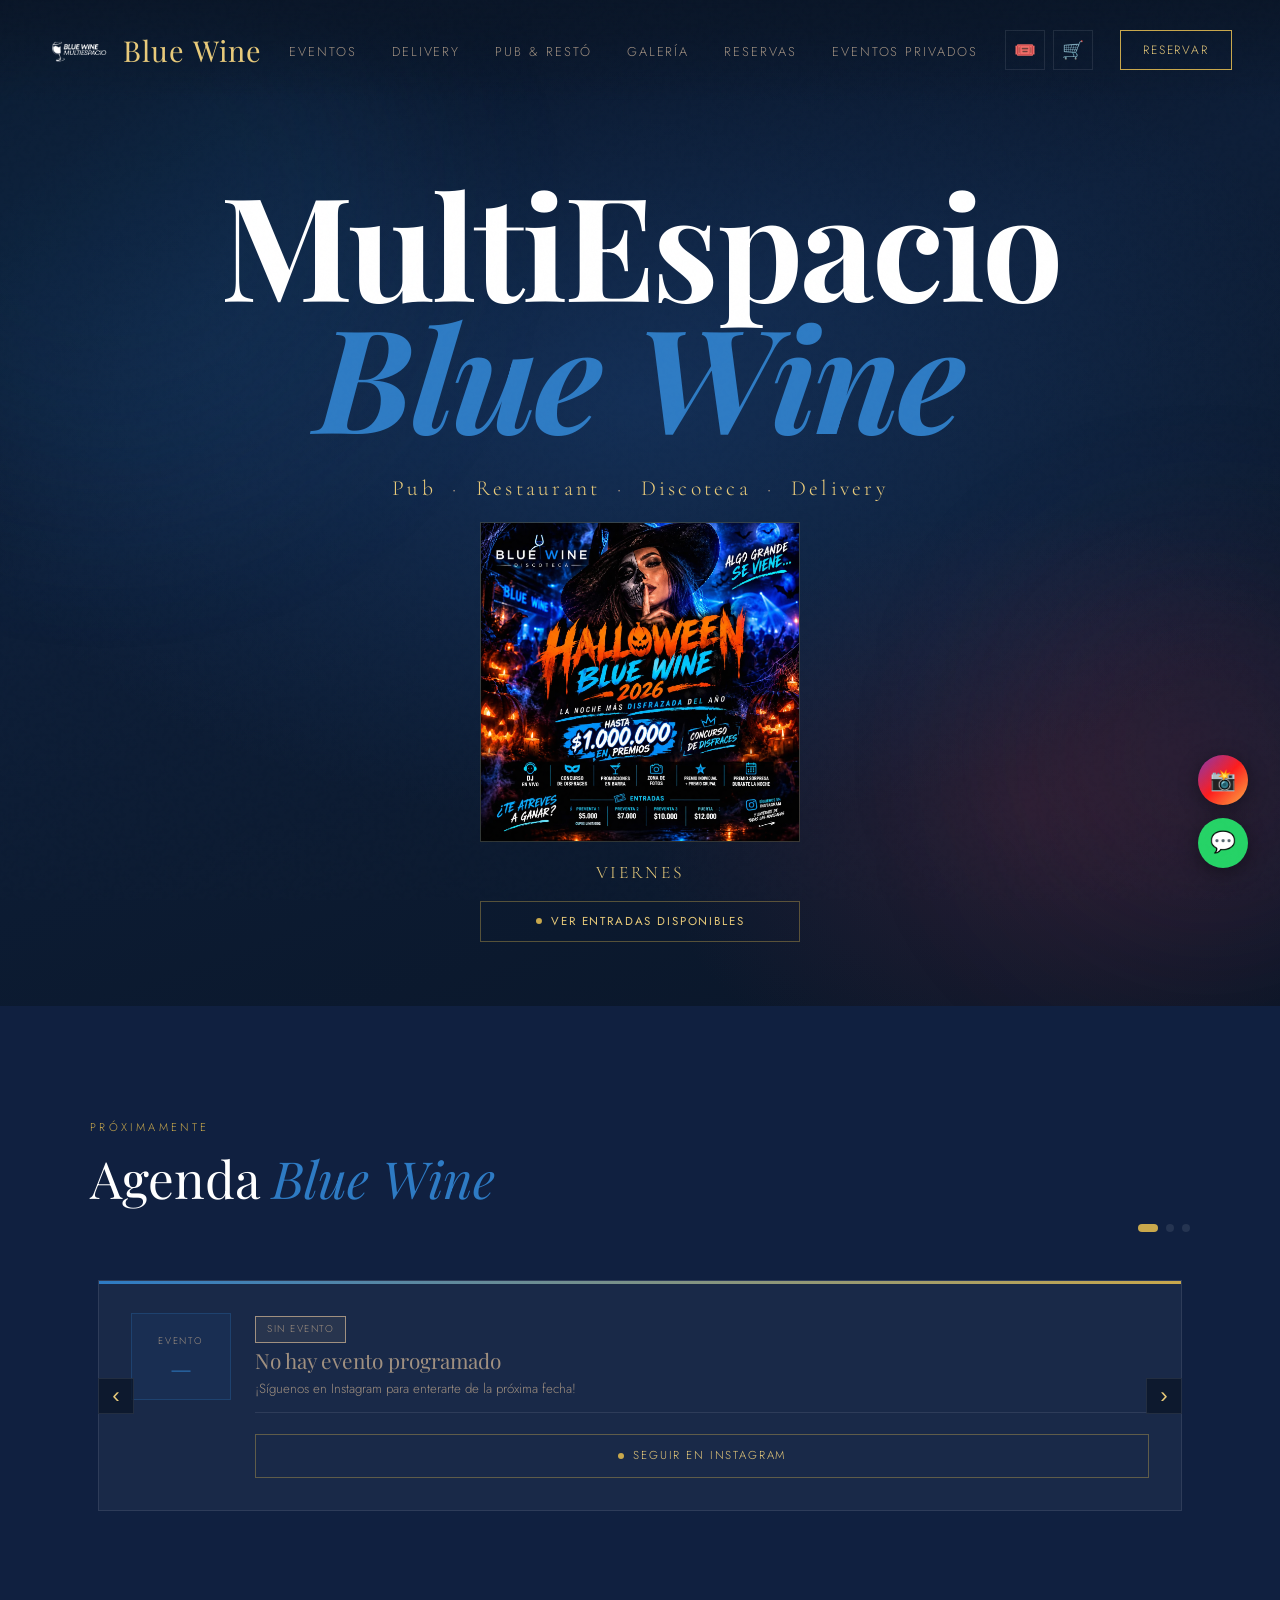
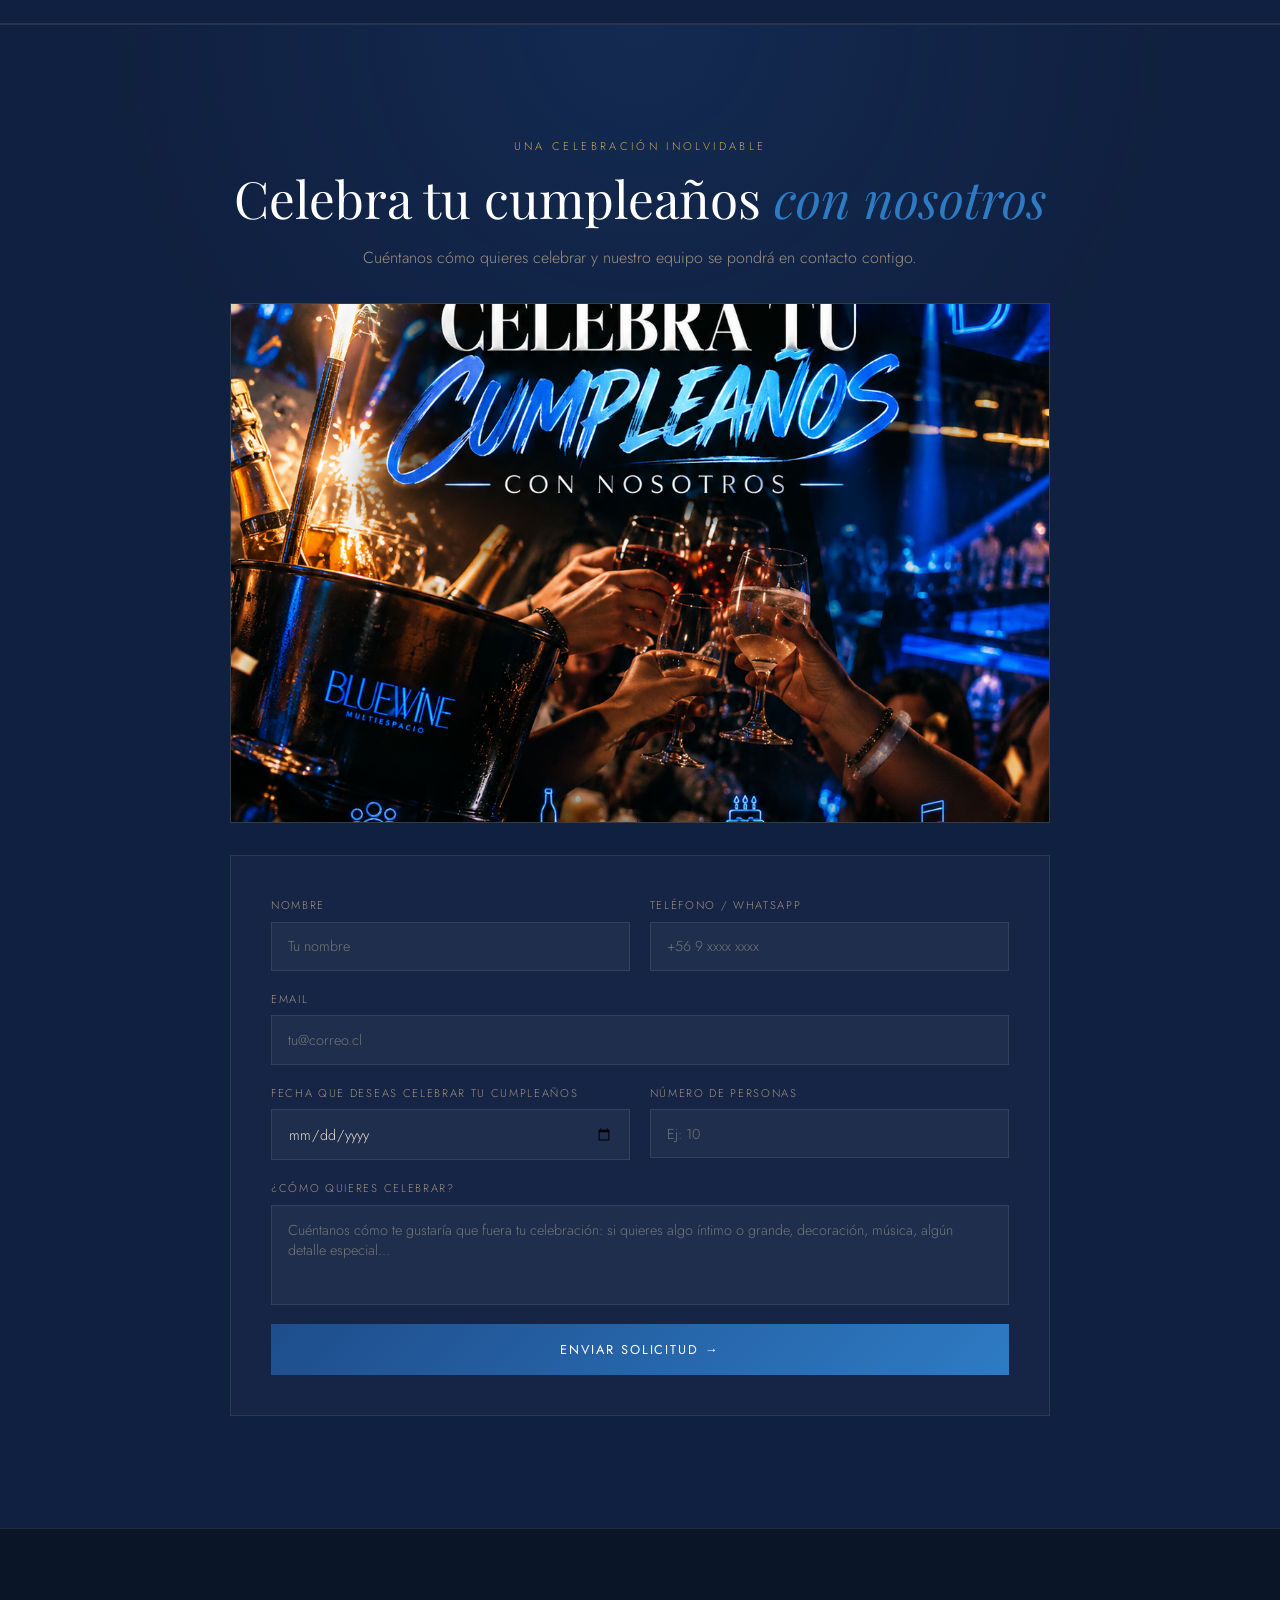
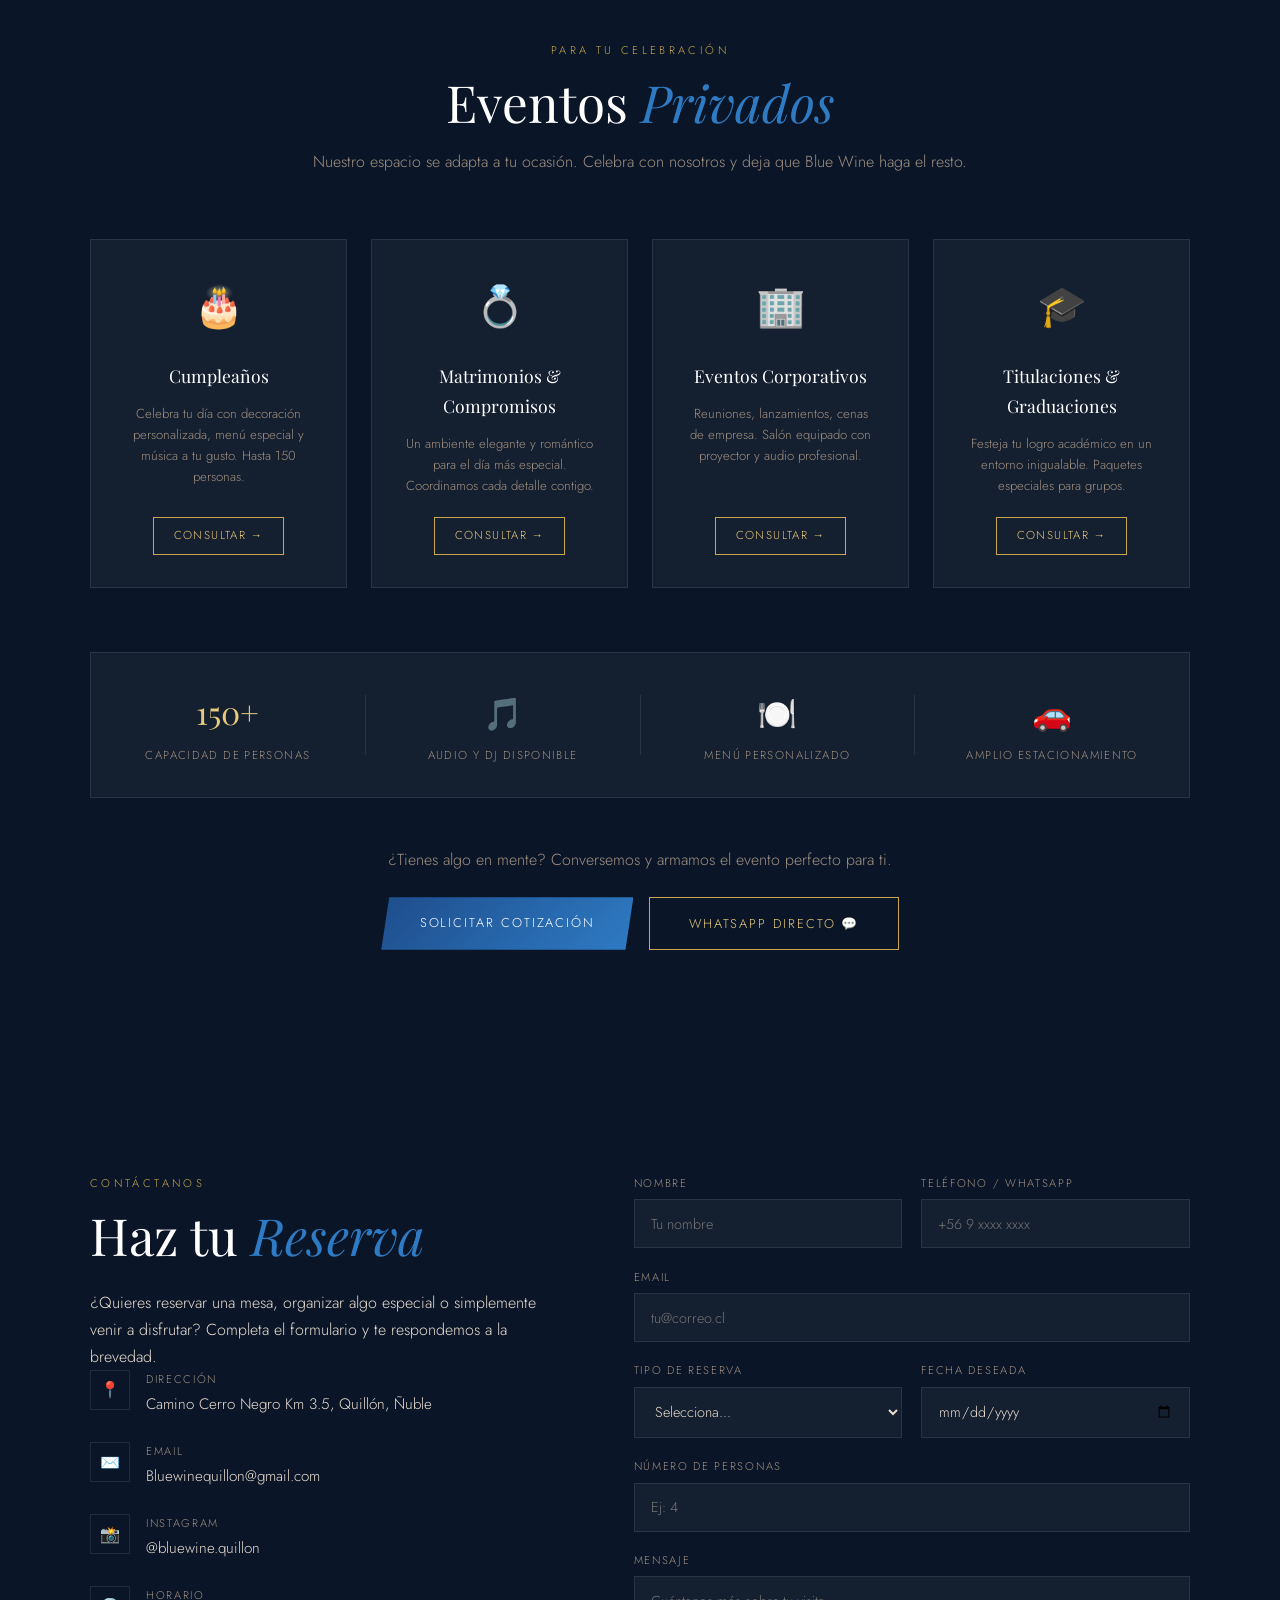
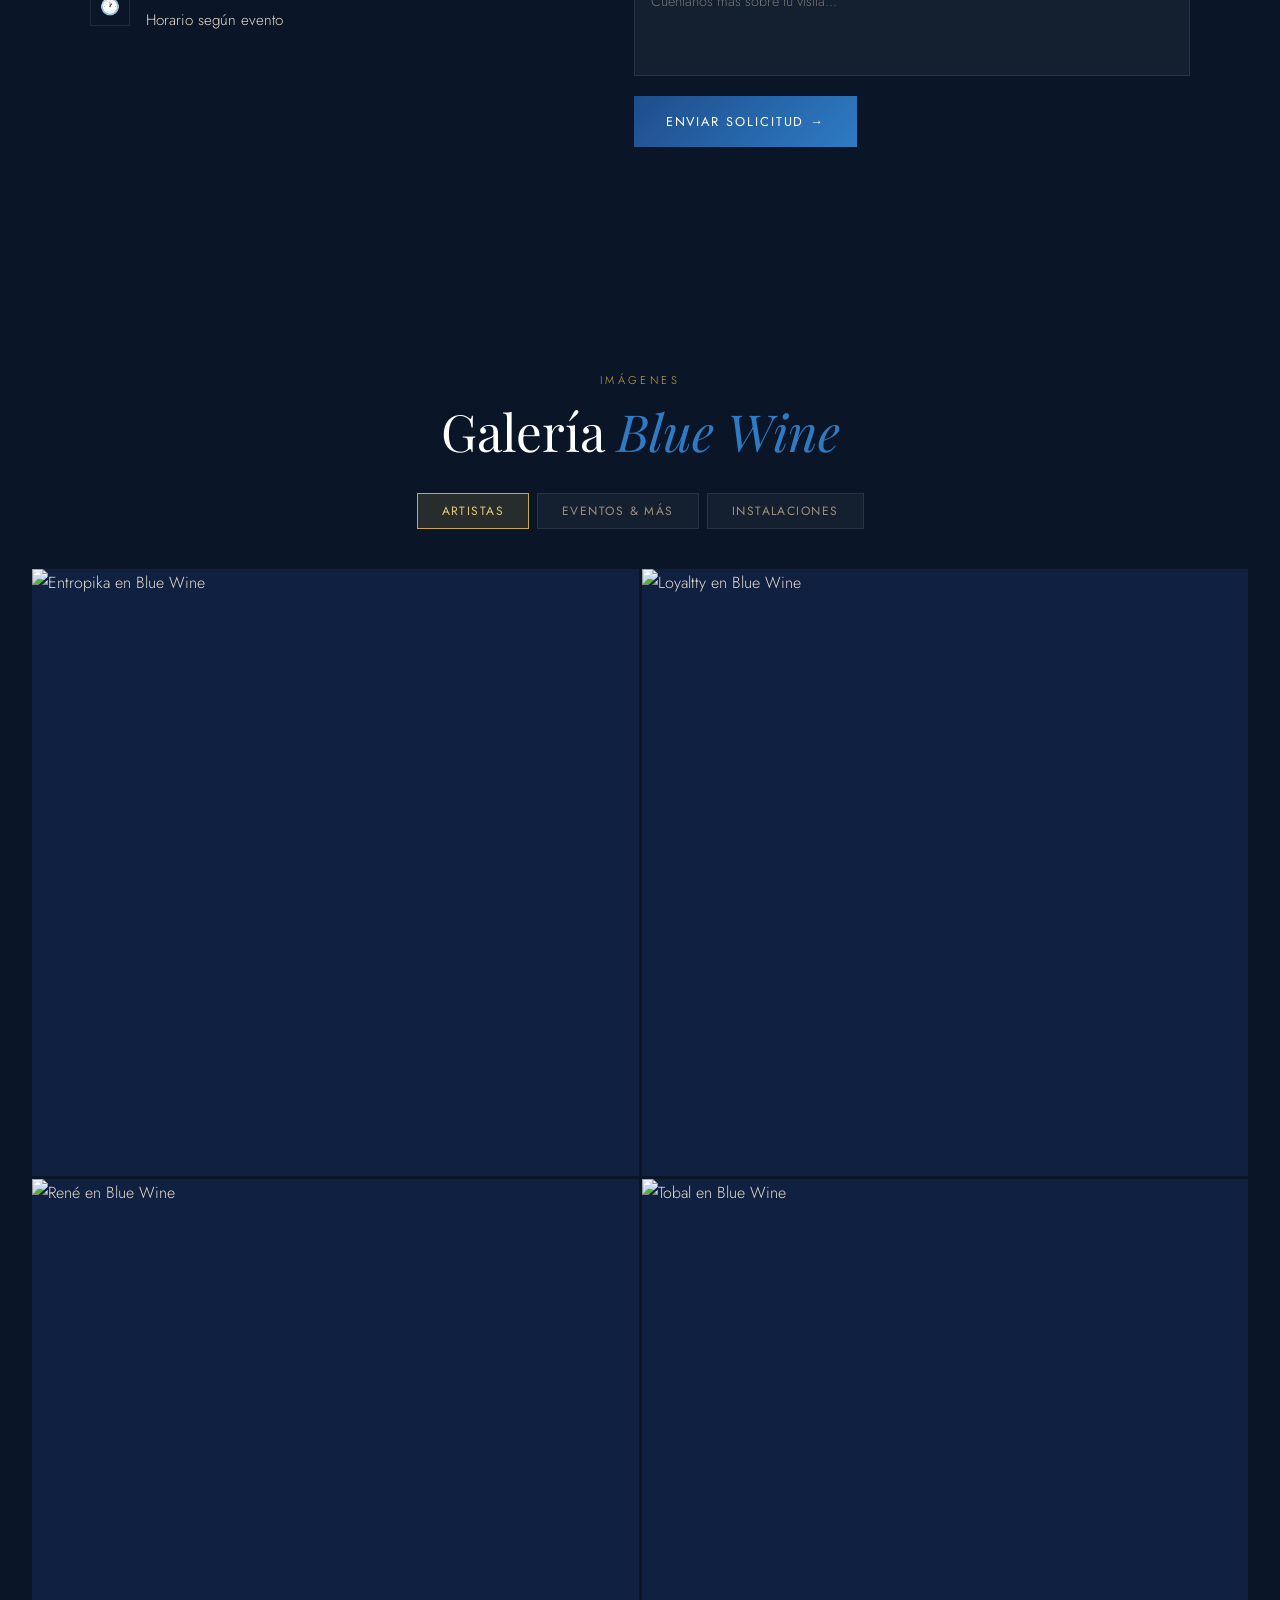
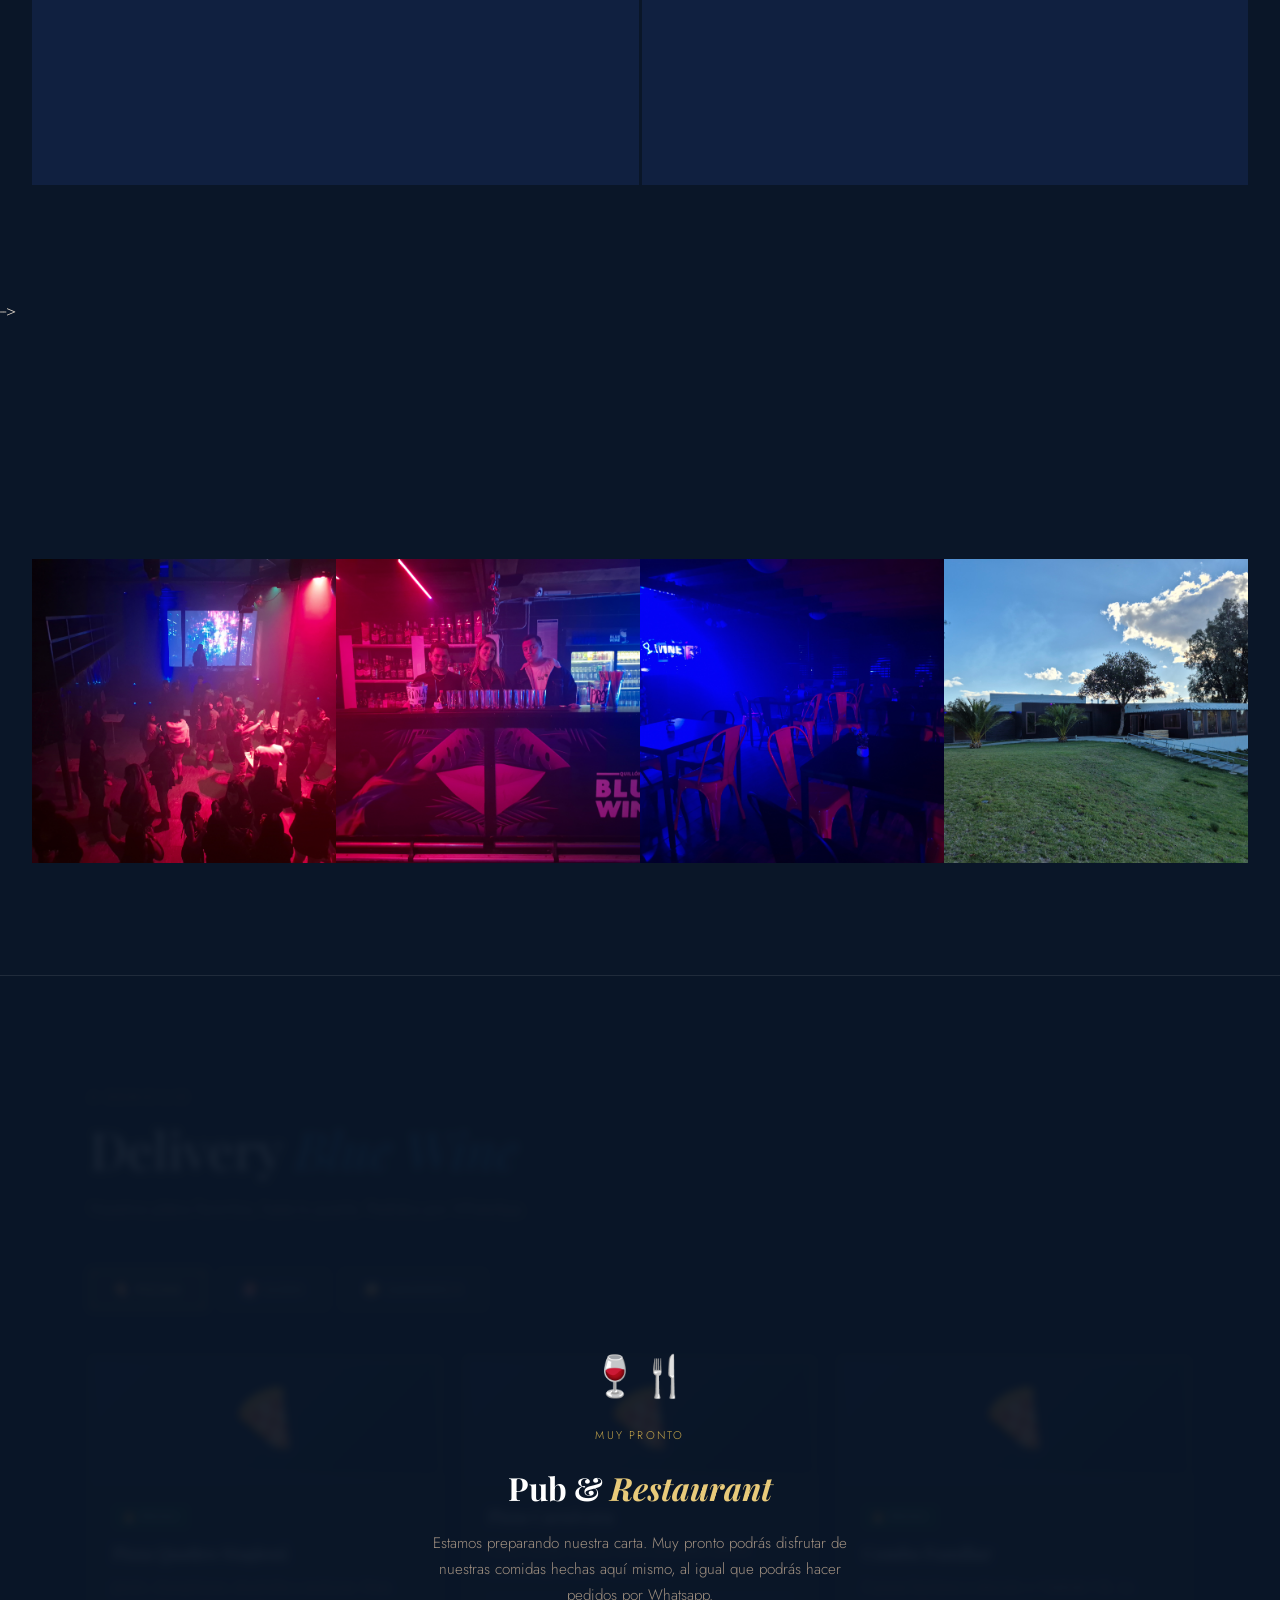
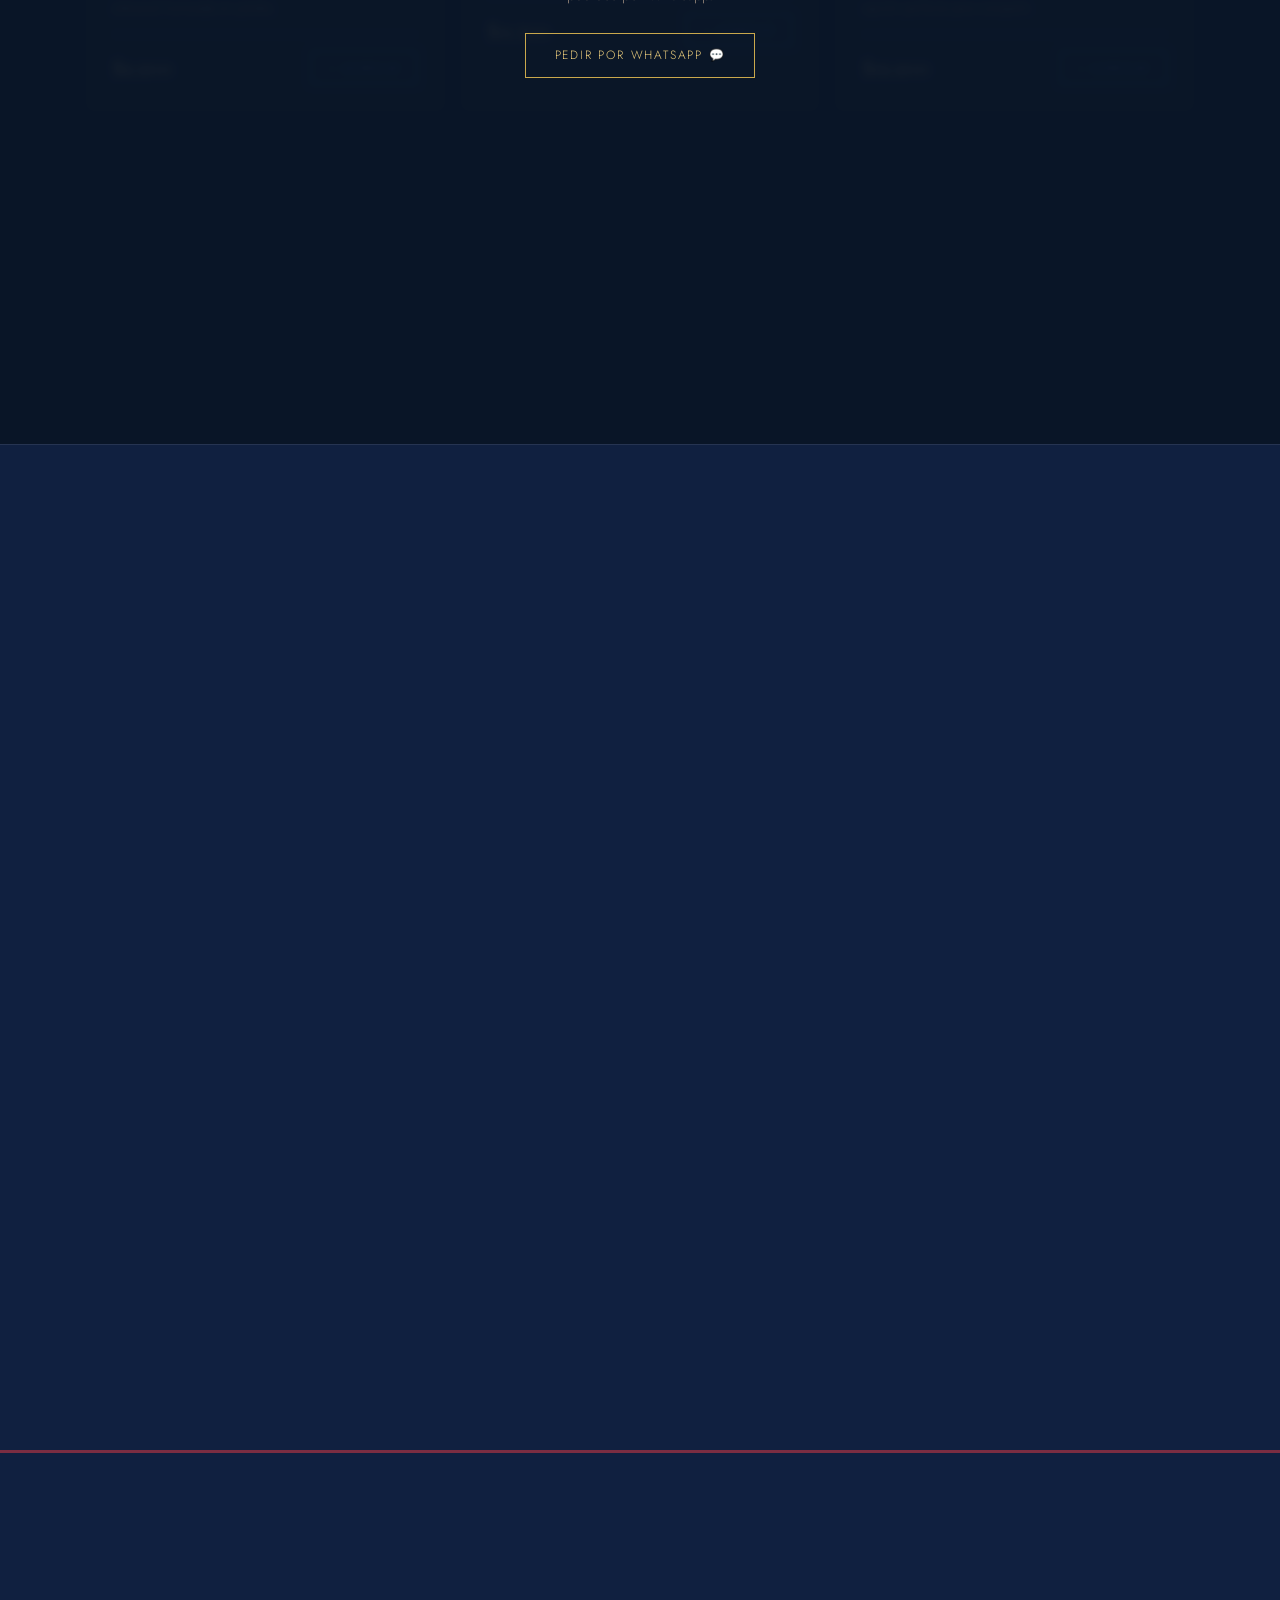
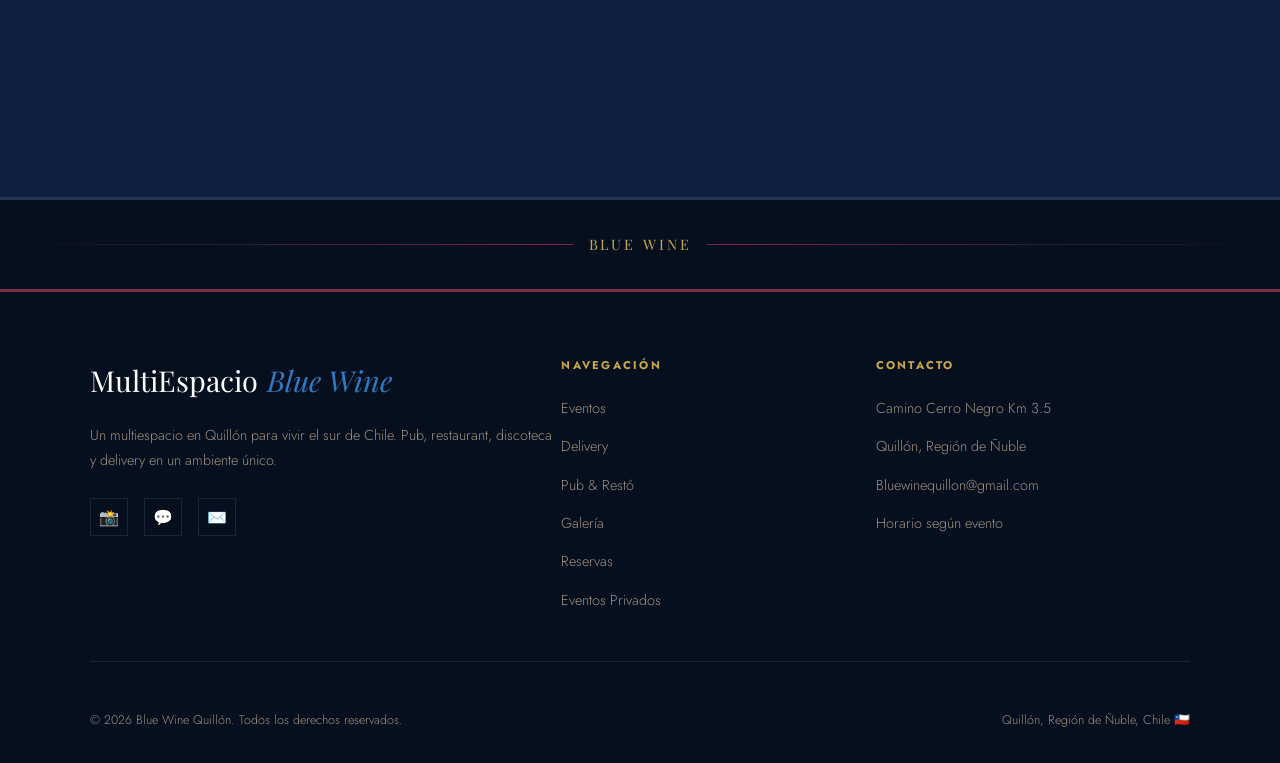
==== commit a5ba17f5: "fix: mover seccion eventos sobre cumpleanos; limpiar desc slide sin lineup" ====
--- a/index.html
+++ b/index.html
@@ -130,55 +130,6 @@
 
   </section>
 
-  <!-- CUMPLEAÑOS -->
-  <section id="cumpleanos" class="cumpleanos-section">
-    <div class="container cumpleanos-container">
-      <div class="cumpleanos-header reveal">
-        <p class="section-label">Una celebración inolvidable</p>
-        <h2 class="section-title">Celebra tu cumpleaños <em>con nosotros</em></h2>
-        <p class="cumpleanos-intro">Cuéntanos cómo quieres celebrar y nuestro equipo se pondrá en contacto contigo.</p>
-      </div>
-      <img
-        class="cumpleanos-image"
-        src="Imagenes/Cumpleanos.png"
-        alt="Celebra tu cumpleaños con nosotros en Blue Wine"
-        loading="lazy"
-      />
-      <form id="form-cumpleanos" class="contact-form cumpleanos-form">
-        <div class="form-row">
-          <div class="form-group">
-            <label for="cumple-nombre">Nombre</label>
-            <input type="text" id="cumple-nombre" name="nombre" placeholder="Tu nombre" autocomplete="name" required />
-          </div>
-          <div class="form-group">
-            <label for="cumple-telefono">Teléfono / WhatsApp</label>
-            <input type="tel" id="cumple-telefono" name="telefono" placeholder="+56 9 xxxx xxxx" autocomplete="tel" required />
-          </div>
-        </div>
-        <div class="form-group">
-          <label for="cumple-email">Email</label>
-          <input type="email" id="cumple-email" name="email" placeholder="tu@correo.cl" autocomplete="email" required />
-        </div>
-        <div class="form-row">
-          <div class="form-group">
-            <label for="cumple-fecha">Fecha que deseas celebrar tu cumpleaños</label>
-            <input type="date" id="cumple-fecha" name="fecha" required />
-          </div>
-          <div class="form-group">
-            <label for="cumple-personas">Número de personas</label>
-            <input type="number" id="cumple-personas" name="personas" min="1" placeholder="Ej: 10" required />
-          </div>
-        </div>
-        <div class="form-group">
-          <label for="cumple-mensaje">¿Cómo quieres celebrar?</label>
-          <textarea id="cumple-mensaje" name="mensaje" placeholder="Cuéntanos cómo te gustaría que fuera tu celebración: si quieres algo íntimo o grande, decoración, música, algún detalle especial..."></textarea>
-        </div>
-        <div id="cumple-error" class="cumpleanos-error" role="alert" hidden></div>
-        <button class="btn-submit" type="submit">Enviar solicitud →</button>
-      </form>
-    </div>
-  </section>
-
   <!-- ═══════════════════════════════════════
        SECCIÓN EVENTOS — hasta 3 simultáneos (slots evento1, evento2, evento3)
   ════════════════════════════════════════ -->
@@ -260,6 +211,55 @@
         <button class="slider-arrow slider-prev" onclick="moverSlider(-1)">‹</button>
         <button class="slider-arrow slider-next" onclick="moverSlider(1)">›</button>
       </div>
+    </div>
+  </section>
+
+  <!-- CUMPLEAÑOS -->
+  <section id="cumpleanos" class="cumpleanos-section">
+    <div class="container cumpleanos-container">
+      <div class="cumpleanos-header reveal">
+        <p class="section-label">Una celebración inolvidable</p>
+        <h2 class="section-title">Celebra tu cumpleaños <em>con nosotros</em></h2>
+        <p class="cumpleanos-intro">Cuéntanos cómo quieres celebrar y nuestro equipo se pondrá en contacto contigo.</p>
+      </div>
+      <img
+        class="cumpleanos-image"
+        src="Imagenes/Cumpleanos.png"
+        alt="Celebra tu cumpleaños con nosotros en Blue Wine"
+        loading="lazy"
+      />
+      <form id="form-cumpleanos" class="contact-form cumpleanos-form">
+        <div class="form-row">
+          <div class="form-group">
+            <label for="cumple-nombre">Nombre</label>
+            <input type="text" id="cumple-nombre" name="nombre" placeholder="Tu nombre" autocomplete="name" required />
+          </div>
+          <div class="form-group">
+            <label for="cumple-telefono">Teléfono / WhatsApp</label>
+            <input type="tel" id="cumple-telefono" name="telefono" placeholder="+56 9 xxxx xxxx" autocomplete="tel" required />
+          </div>
+        </div>
+        <div class="form-group">
+          <label for="cumple-email">Email</label>
+          <input type="email" id="cumple-email" name="email" placeholder="tu@correo.cl" autocomplete="email" required />
+        </div>
+        <div class="form-row">
+          <div class="form-group">
+            <label for="cumple-fecha">Fecha que deseas celebrar tu cumpleaños</label>
+            <input type="date" id="cumple-fecha" name="fecha" required />
+          </div>
+          <div class="form-group">
+            <label for="cumple-personas">Número de personas</label>
+            <input type="number" id="cumple-personas" name="personas" min="1" placeholder="Ej: 10" required />
+          </div>
+        </div>
+        <div class="form-group">
+          <label for="cumple-mensaje">¿Cómo quieres celebrar?</label>
+          <textarea id="cumple-mensaje" name="mensaje" placeholder="Cuéntanos cómo te gustaría que fuera tu celebración: si quieres algo íntimo o grande, decoración, música, algún detalle especial..."></textarea>
+        </div>
+        <div id="cumple-error" class="cumpleanos-error" role="alert" hidden></div>
+        <button class="btn-submit" type="submit">Enviar solicitud →</button>
+      </form>
     </div>
   </section>
 
@@ -1268,7 +1268,7 @@
   <!-- TOAST -->
   <div id="toast" class="toast"></div>
 
-  <script src="JS/main.js?v=58"></script>
+  <script src="JS/main.js?v=60"></script>
   <script>
     // ── Carrusel Hero
     let _carruselIdx = 0;
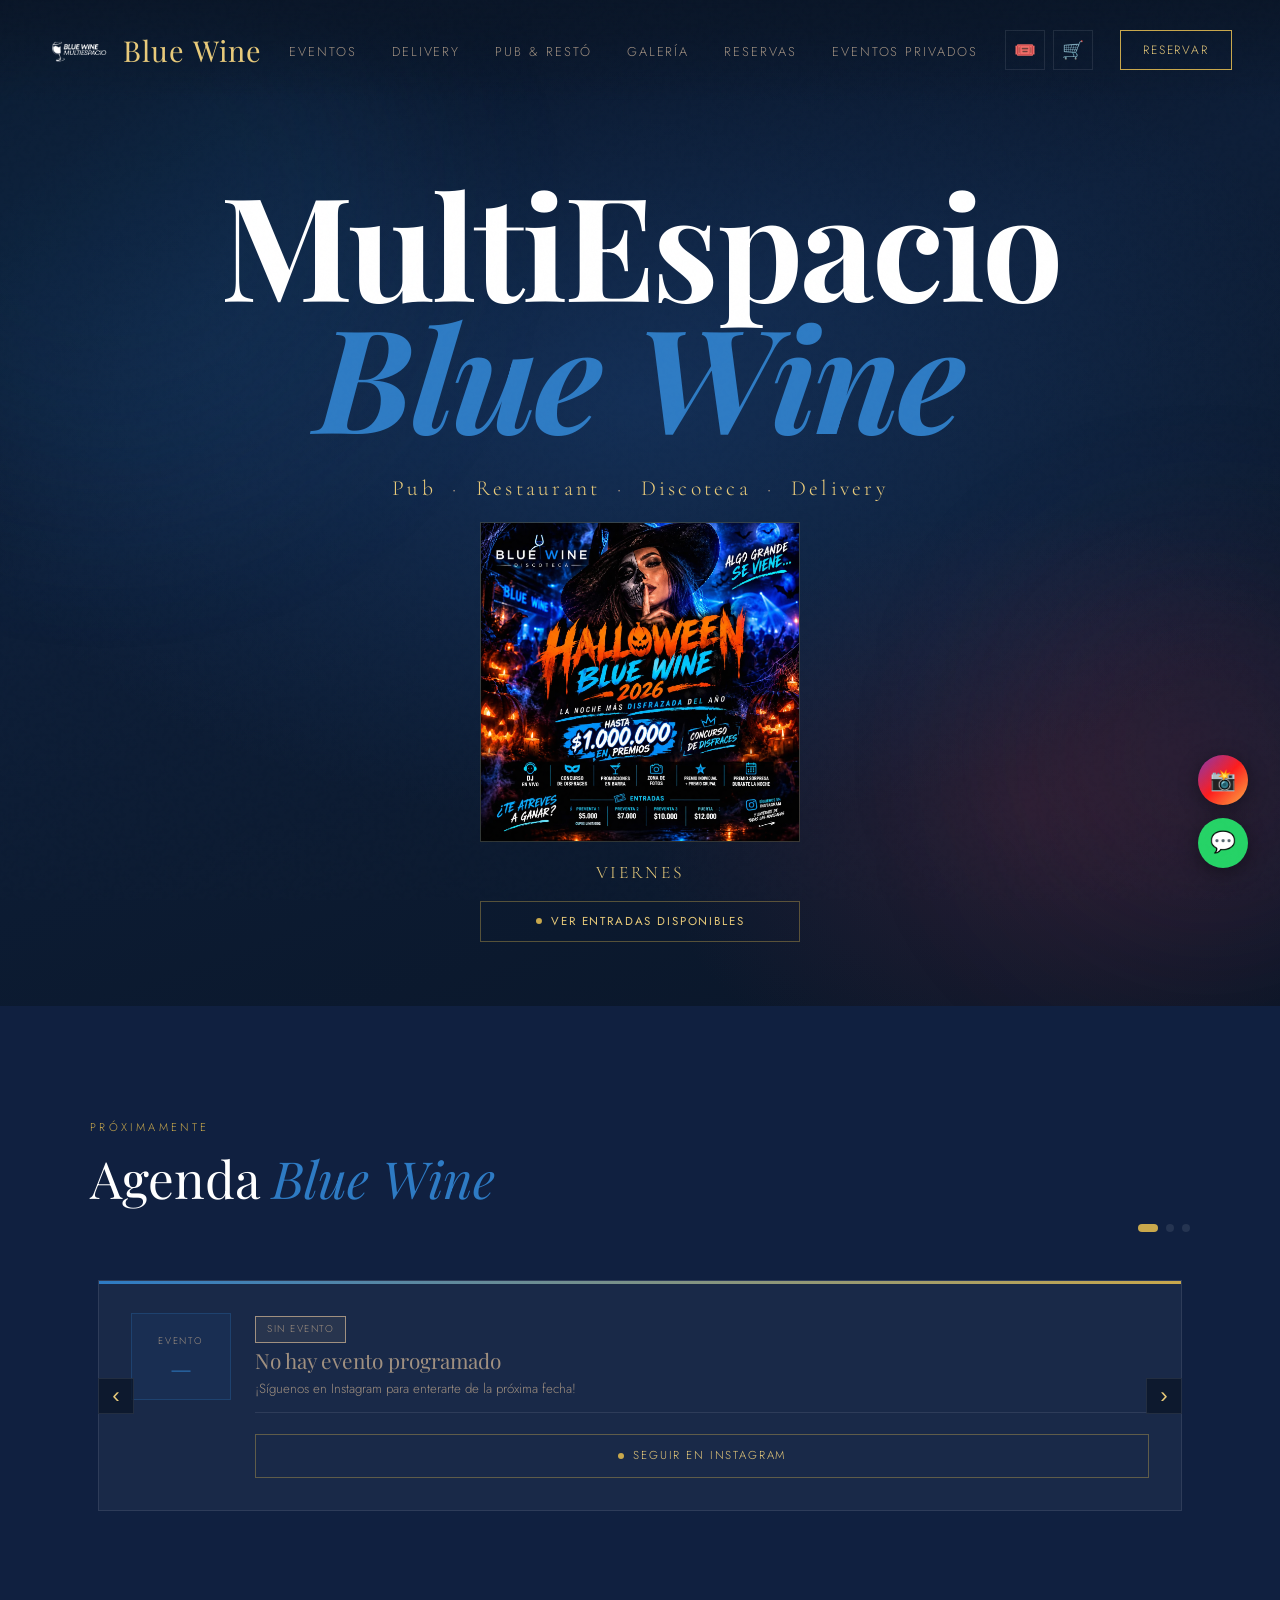
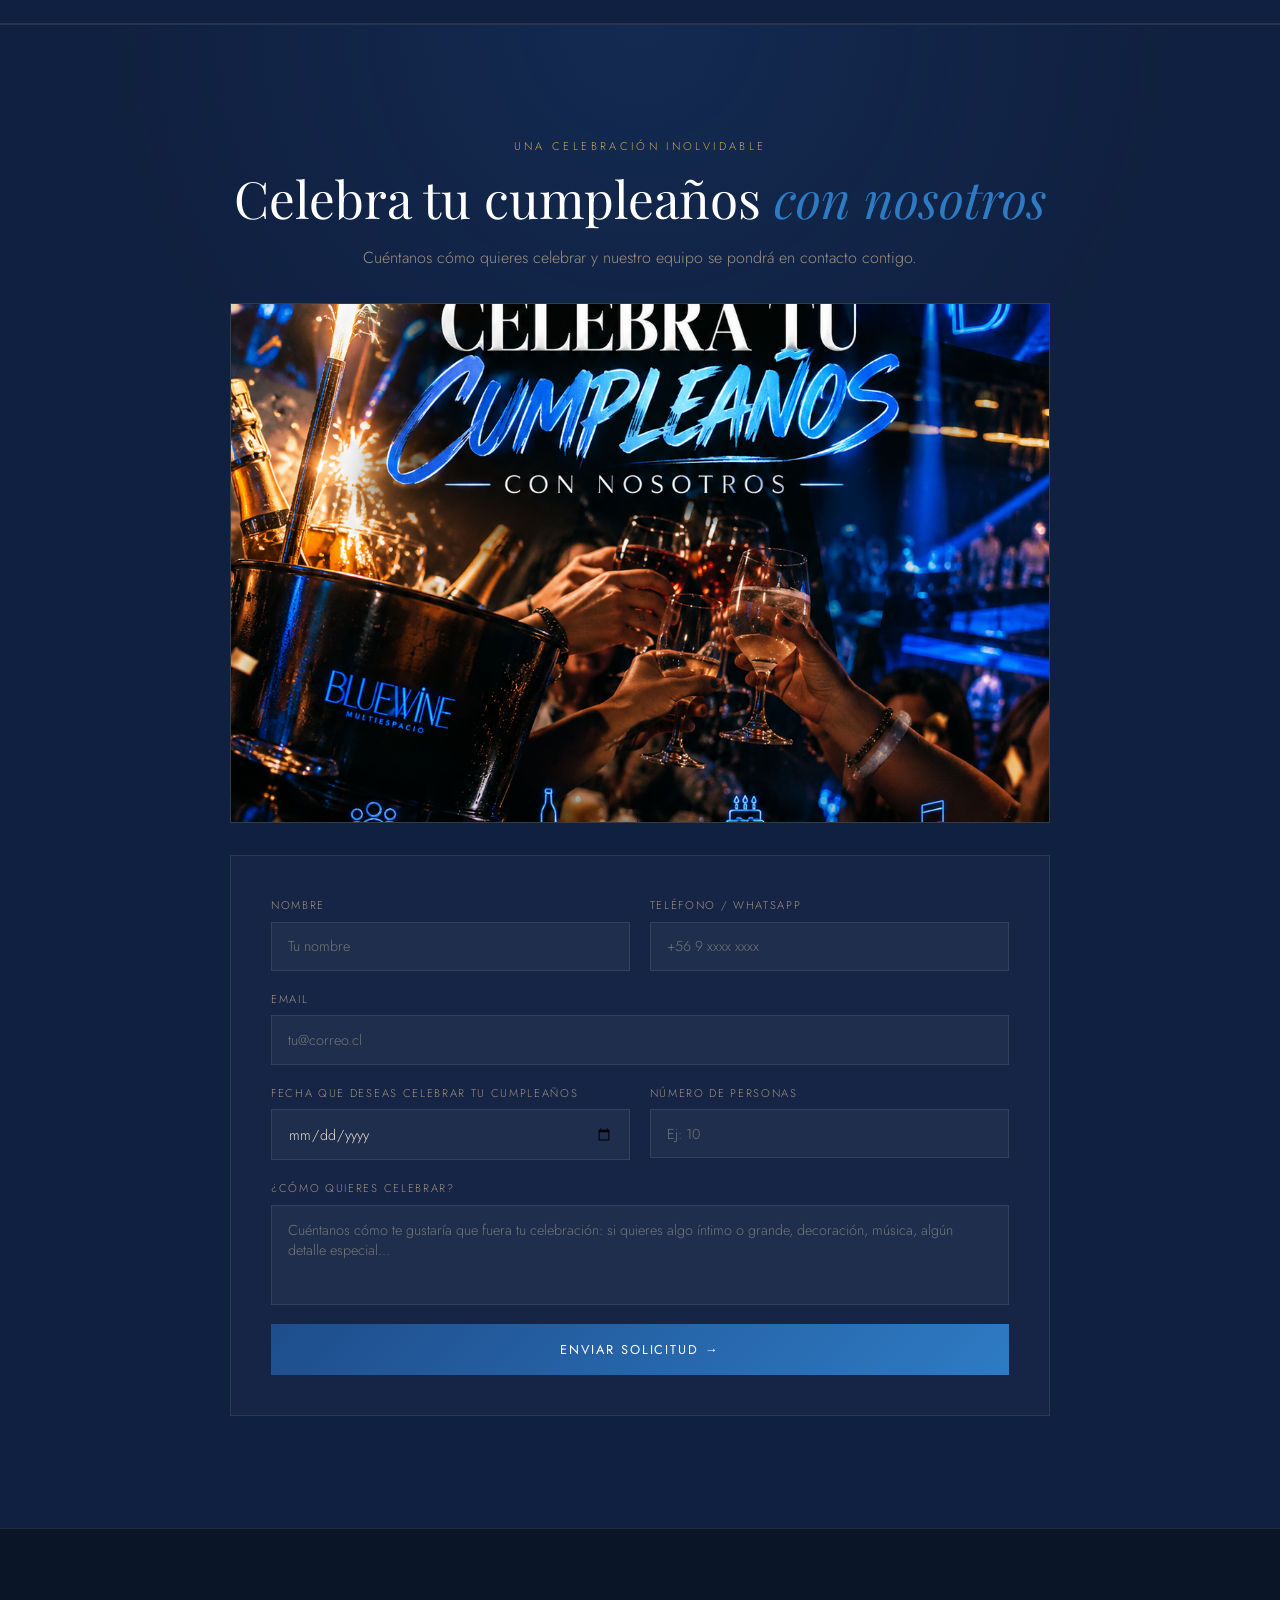
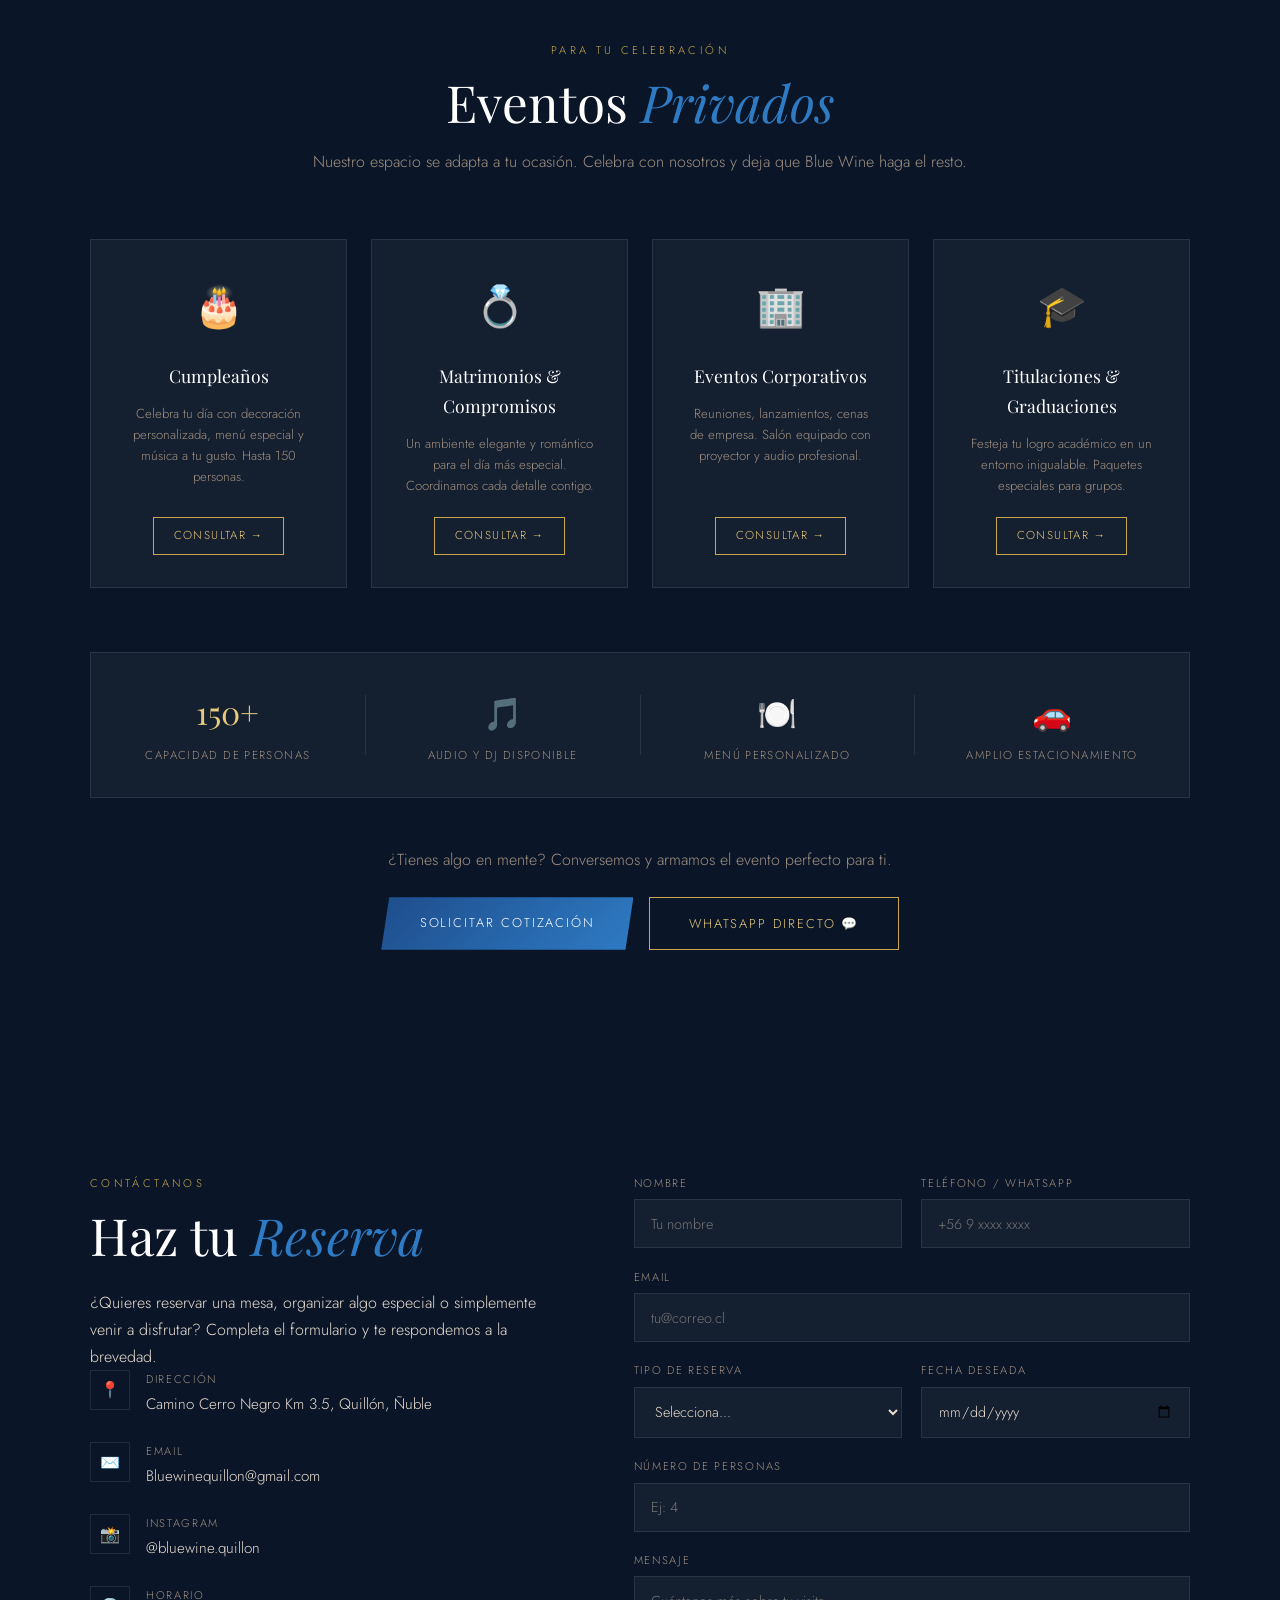
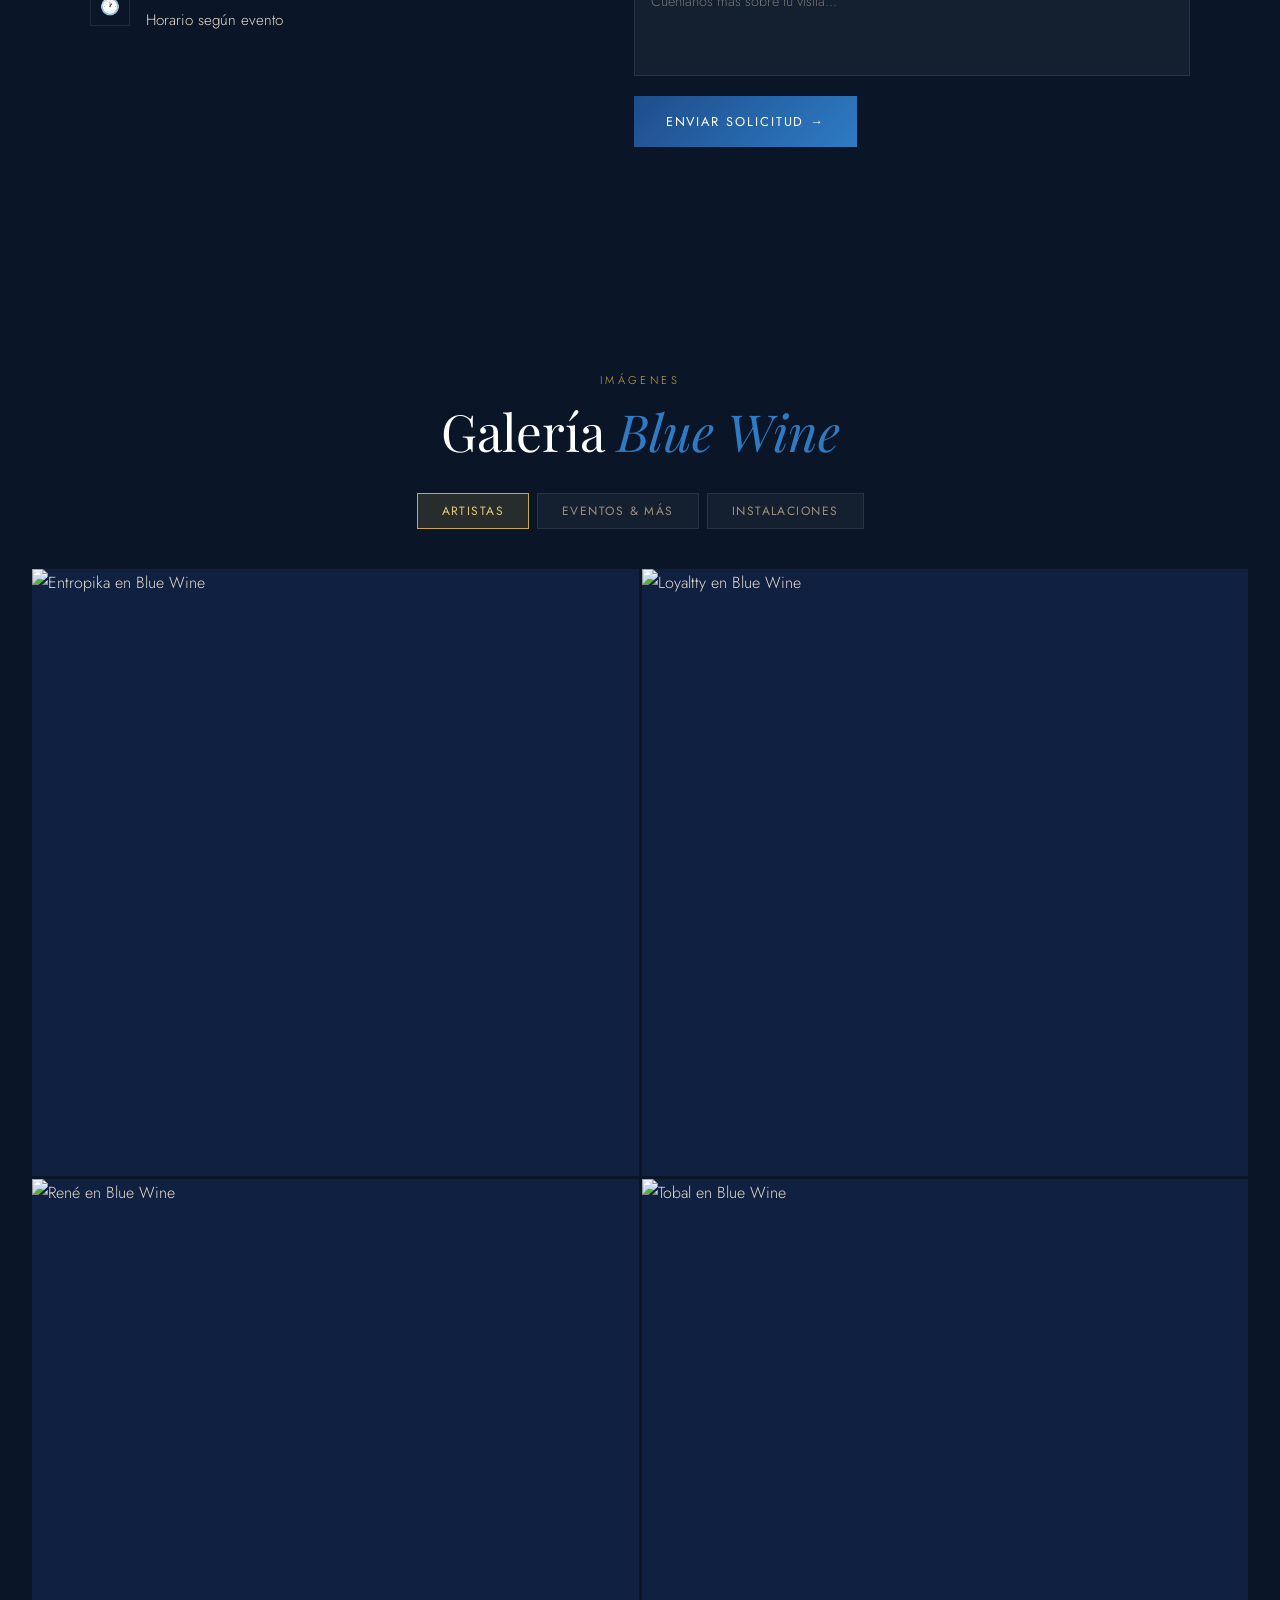
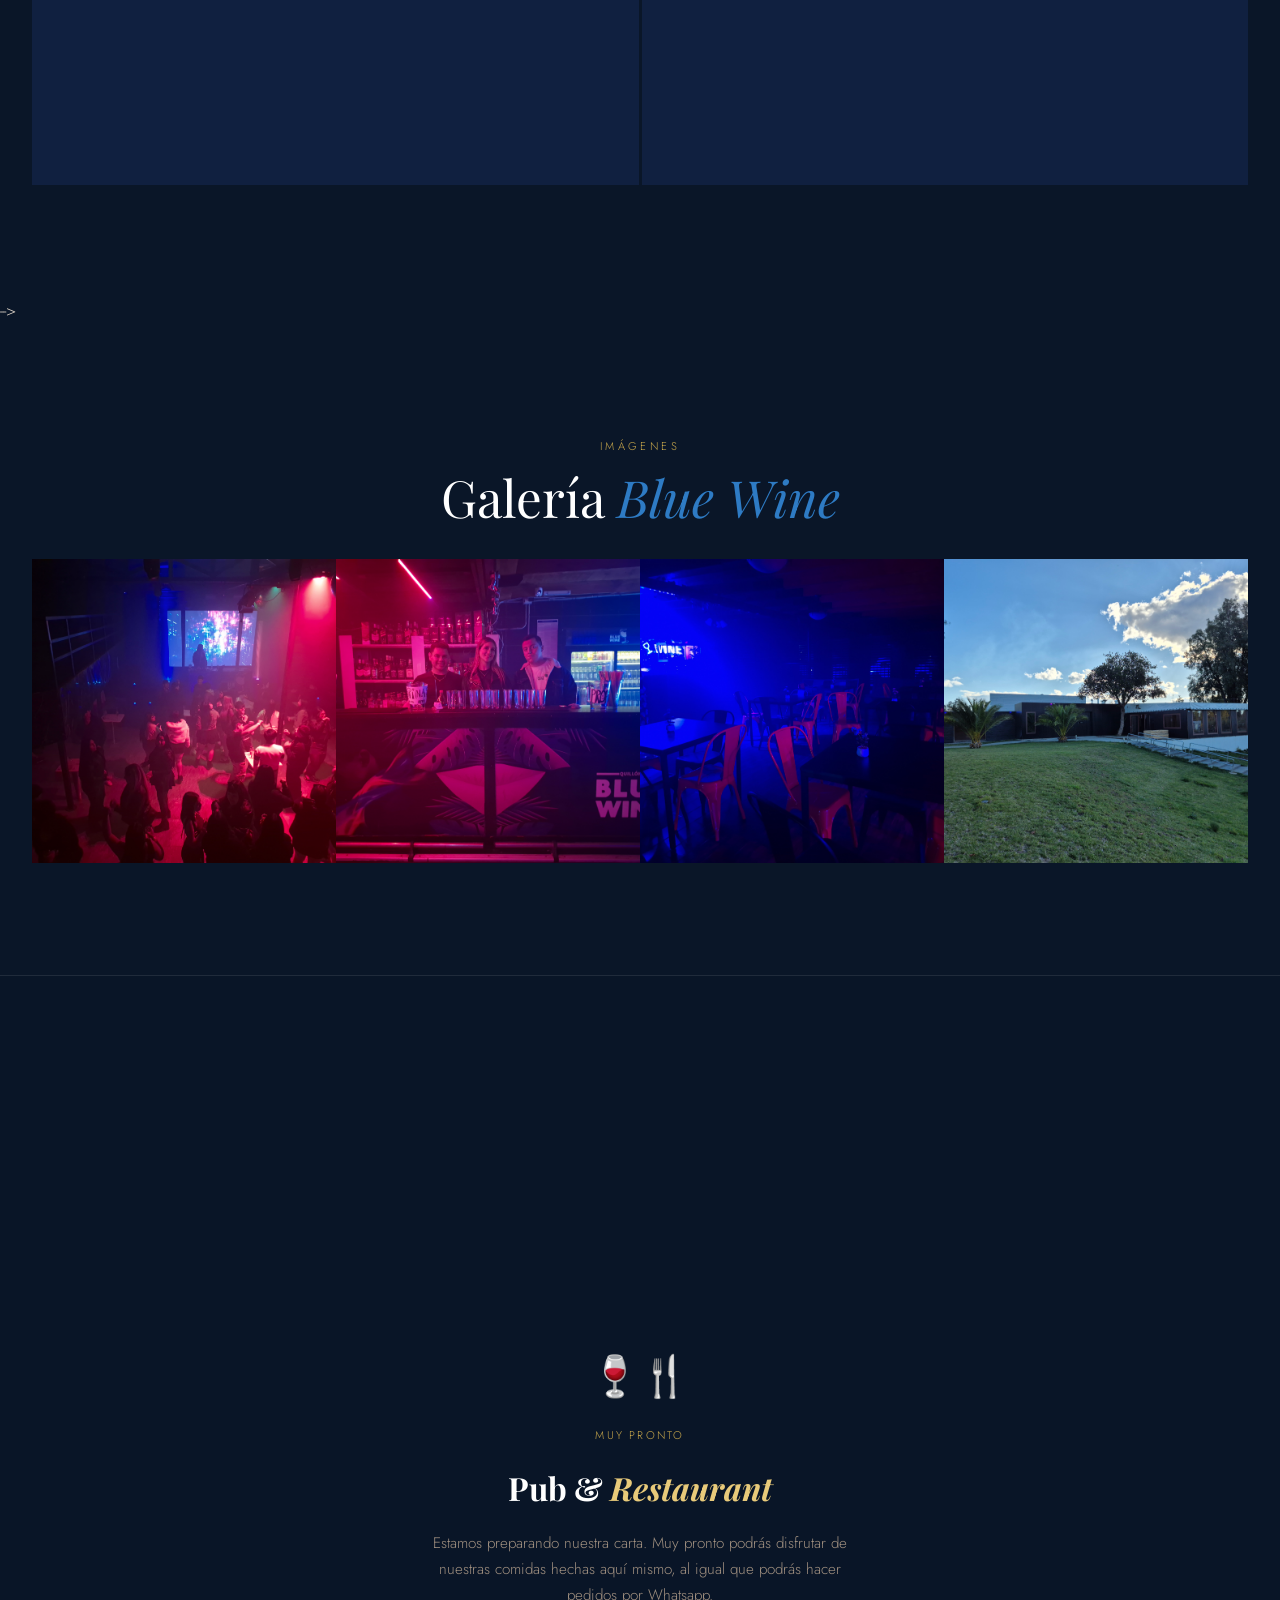
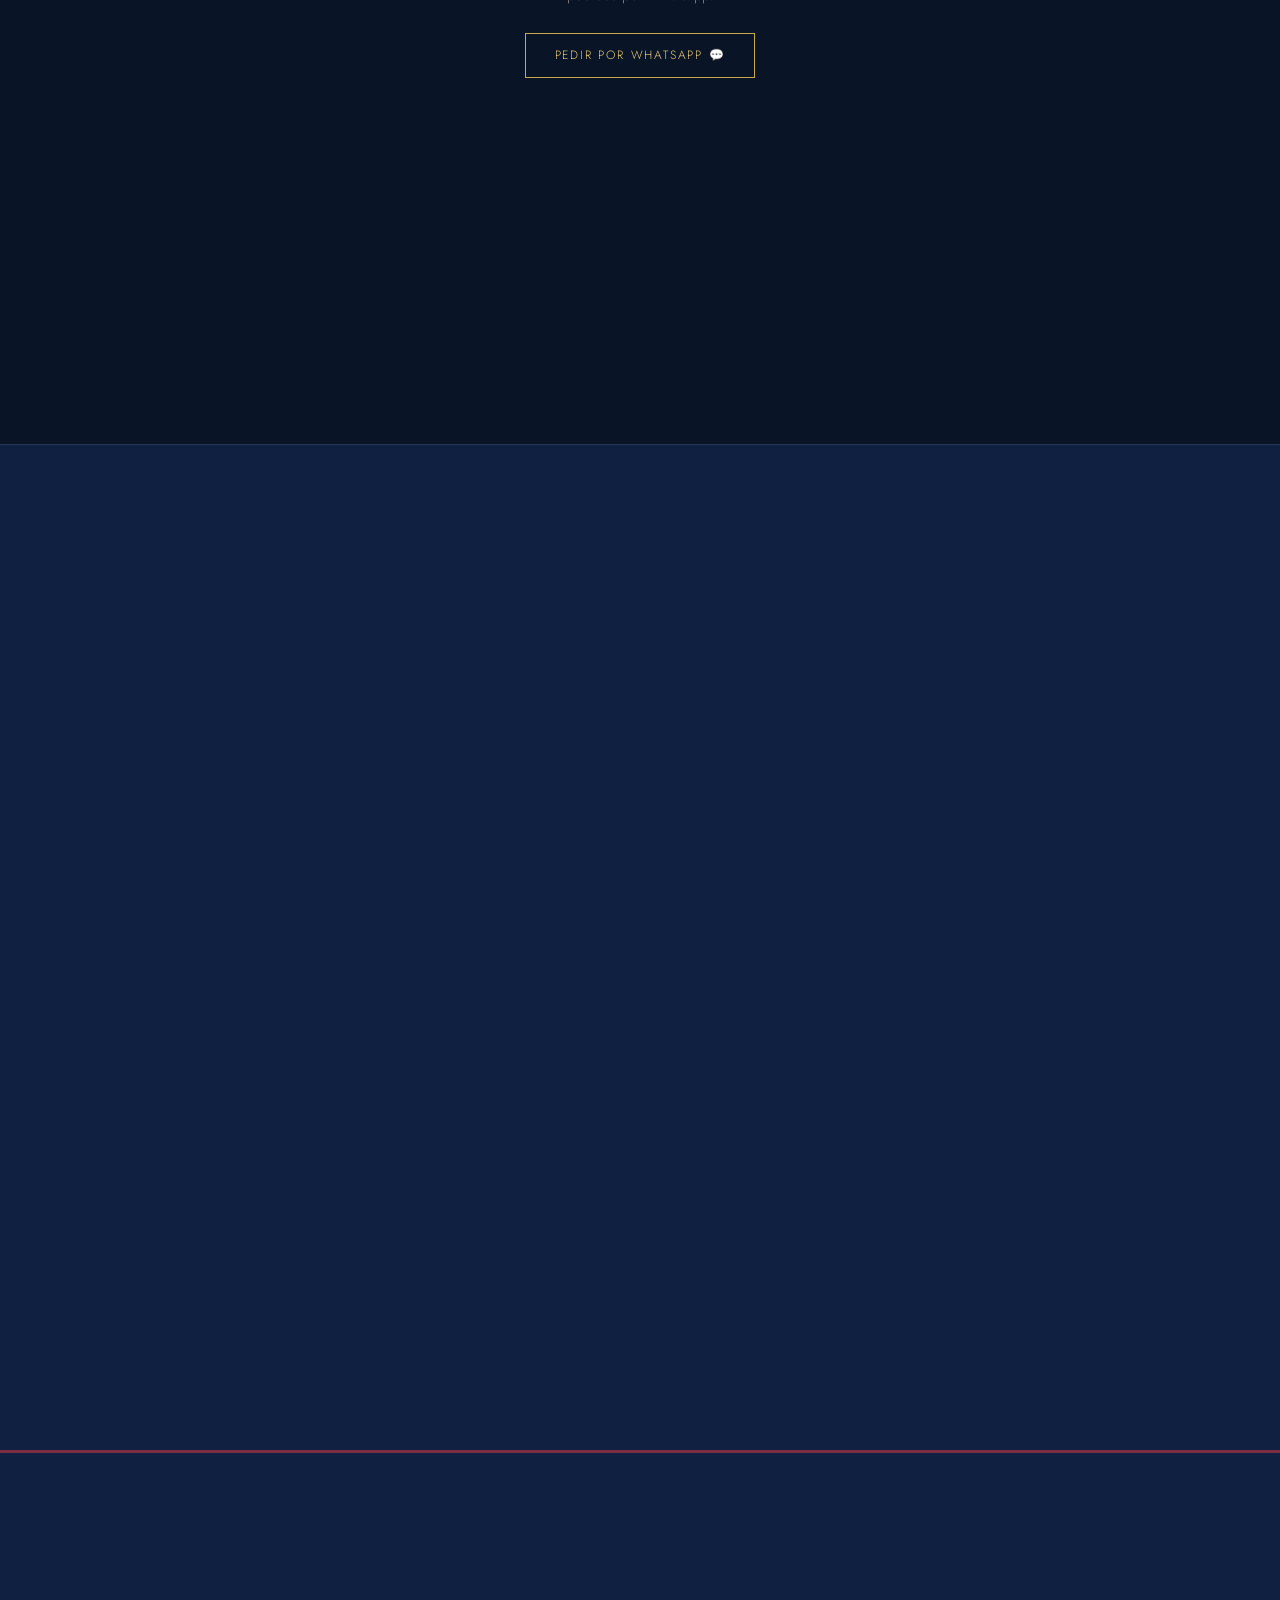
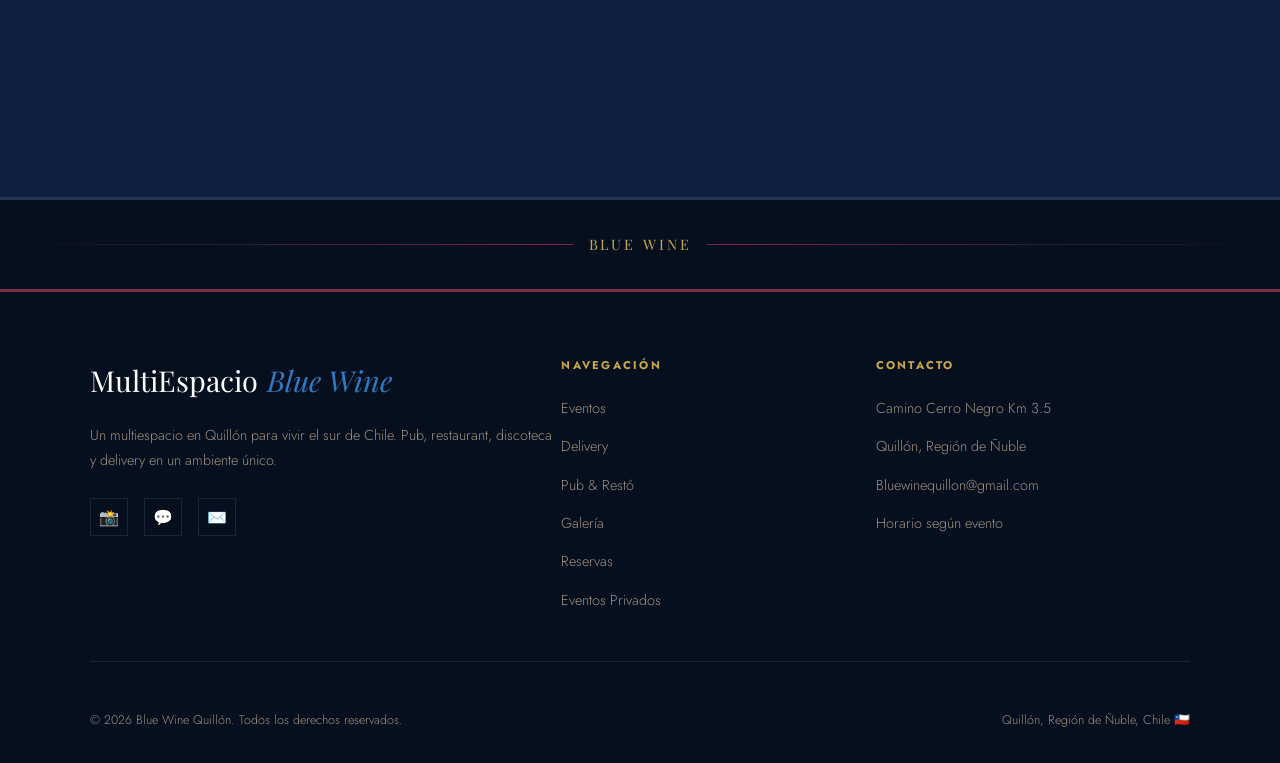
==== commit 7f02b555: "fix: leer ev.entradas directo para detectar pago antes de que ENTRADAS_POR_EVENTO se llene" ====
--- a/index.html
+++ b/index.html
@@ -1268,7 +1268,7 @@
   <!-- TOAST -->
   <div id="toast" class="toast"></div>
 
-  <script src="JS/main.js?v=60"></script>
+  <script src="JS/main.js?v=61"></script>
   <script>
     // ── Carrusel Hero
     let _carruselIdx = 0;
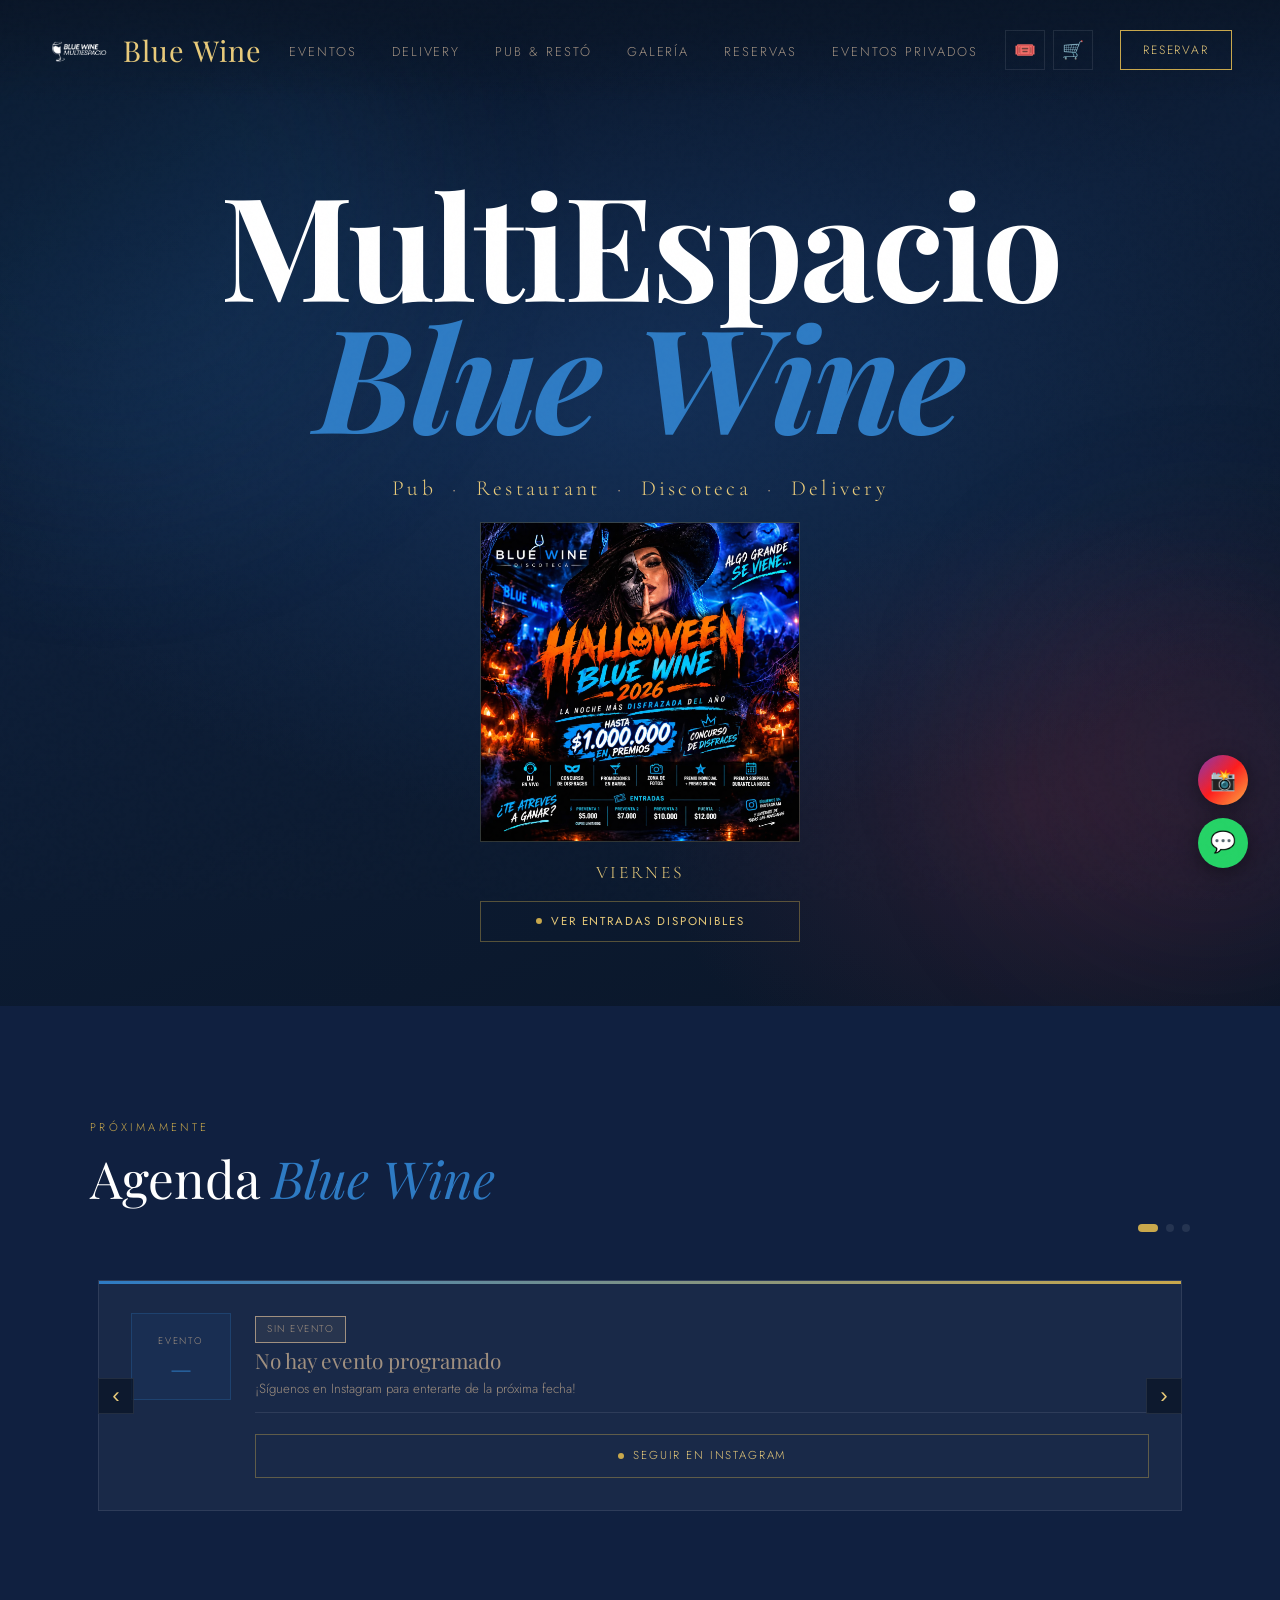
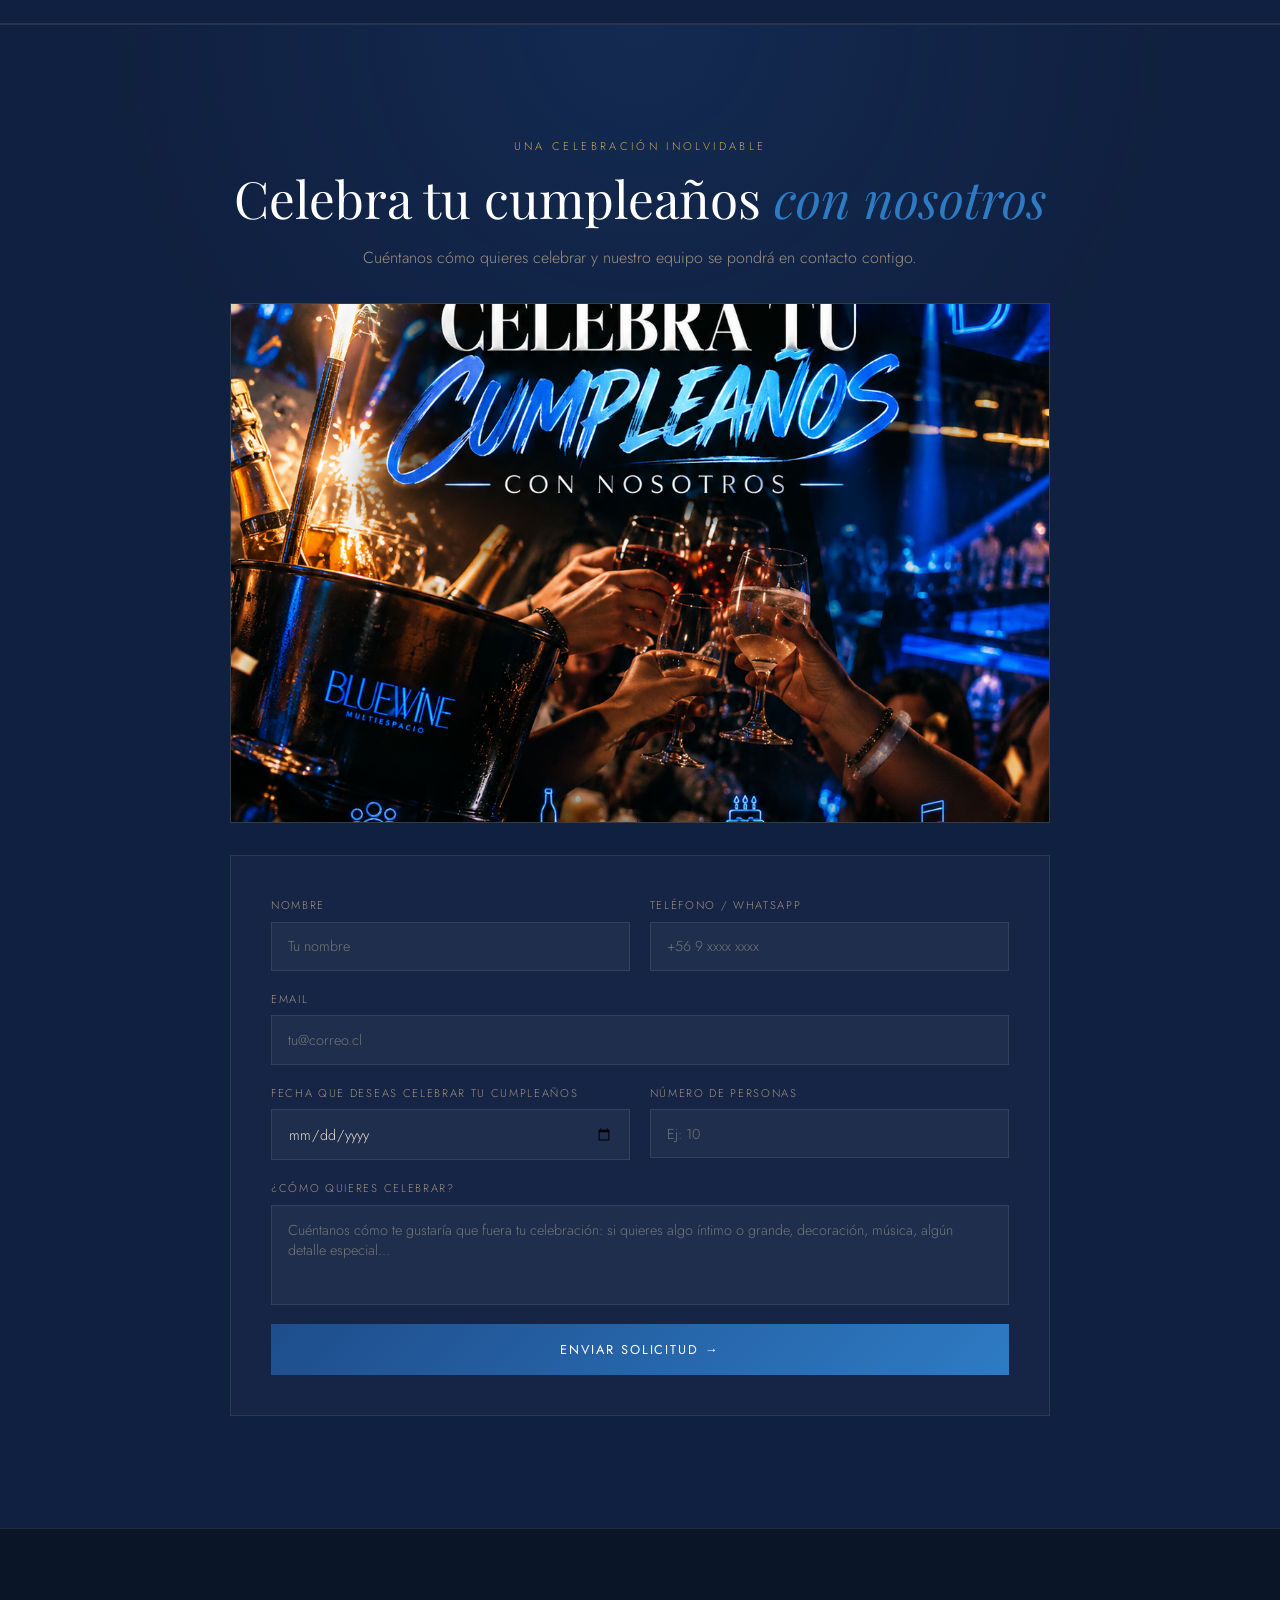
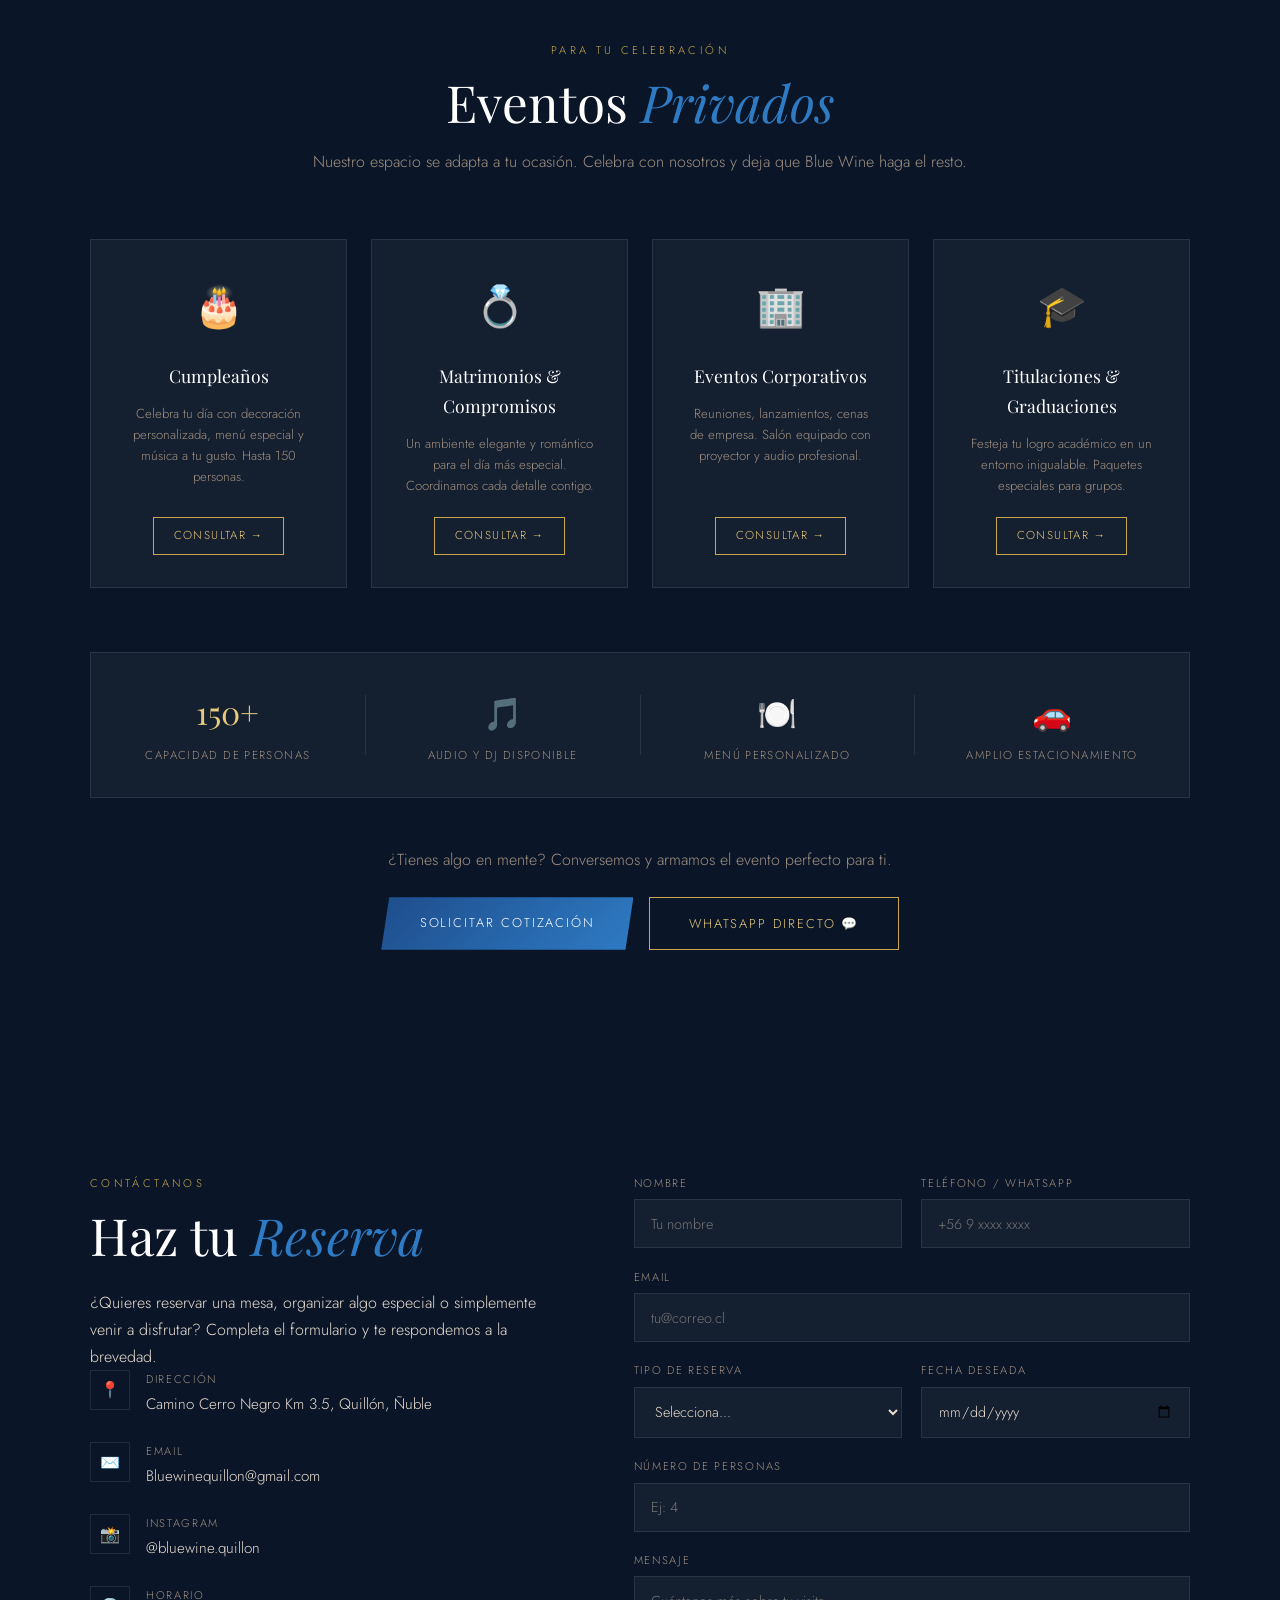
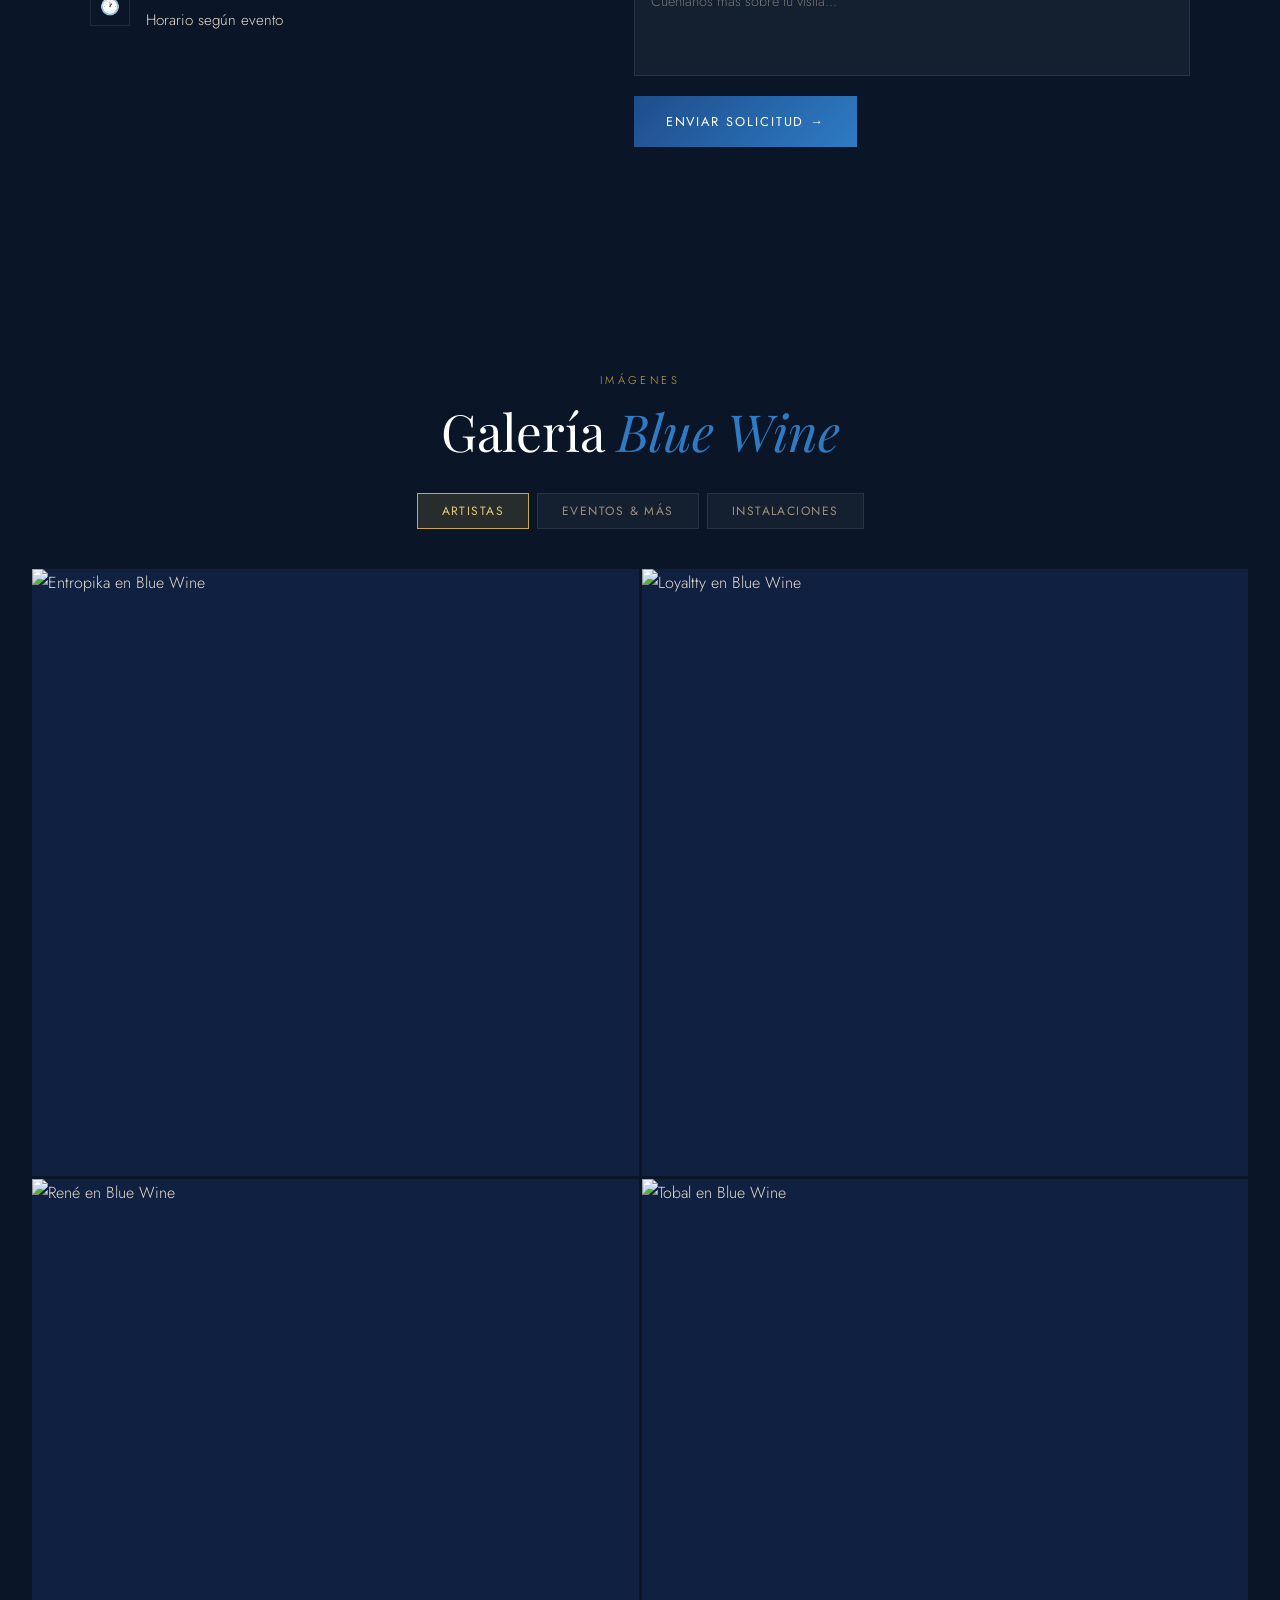
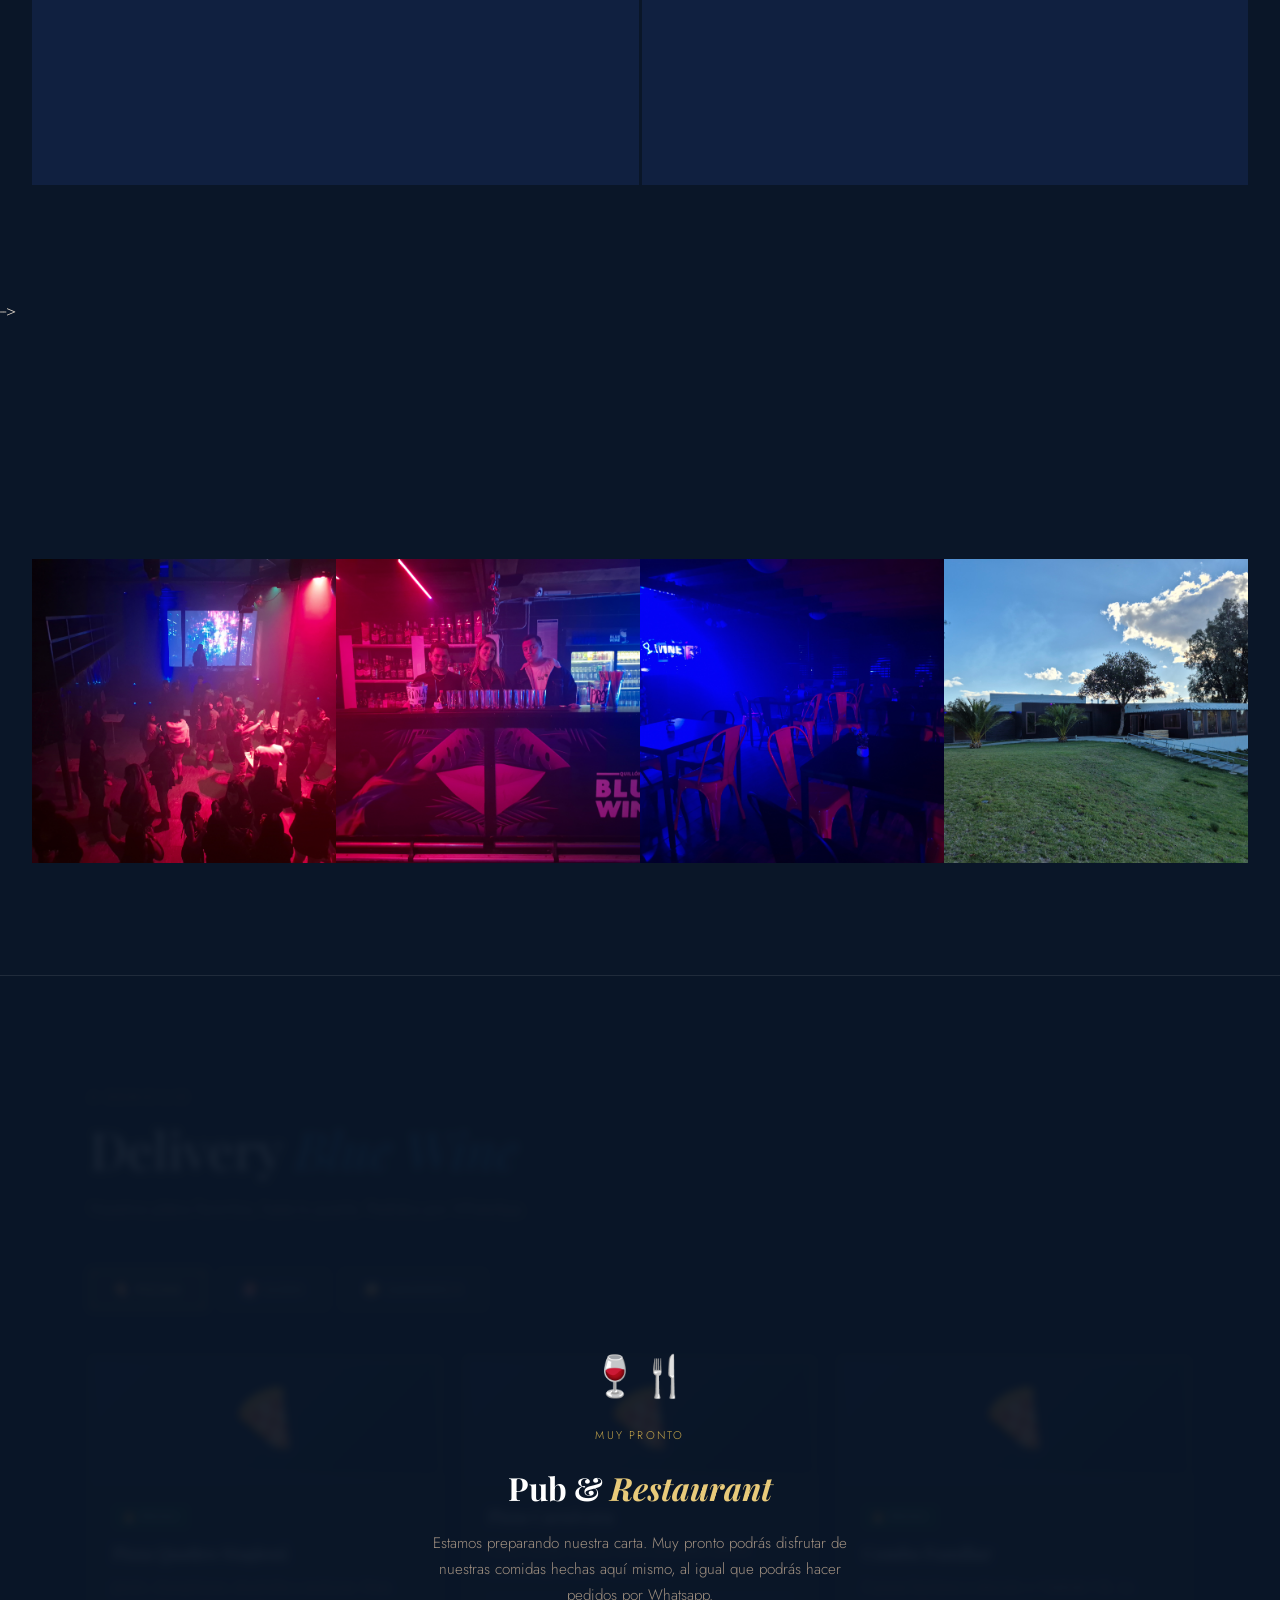
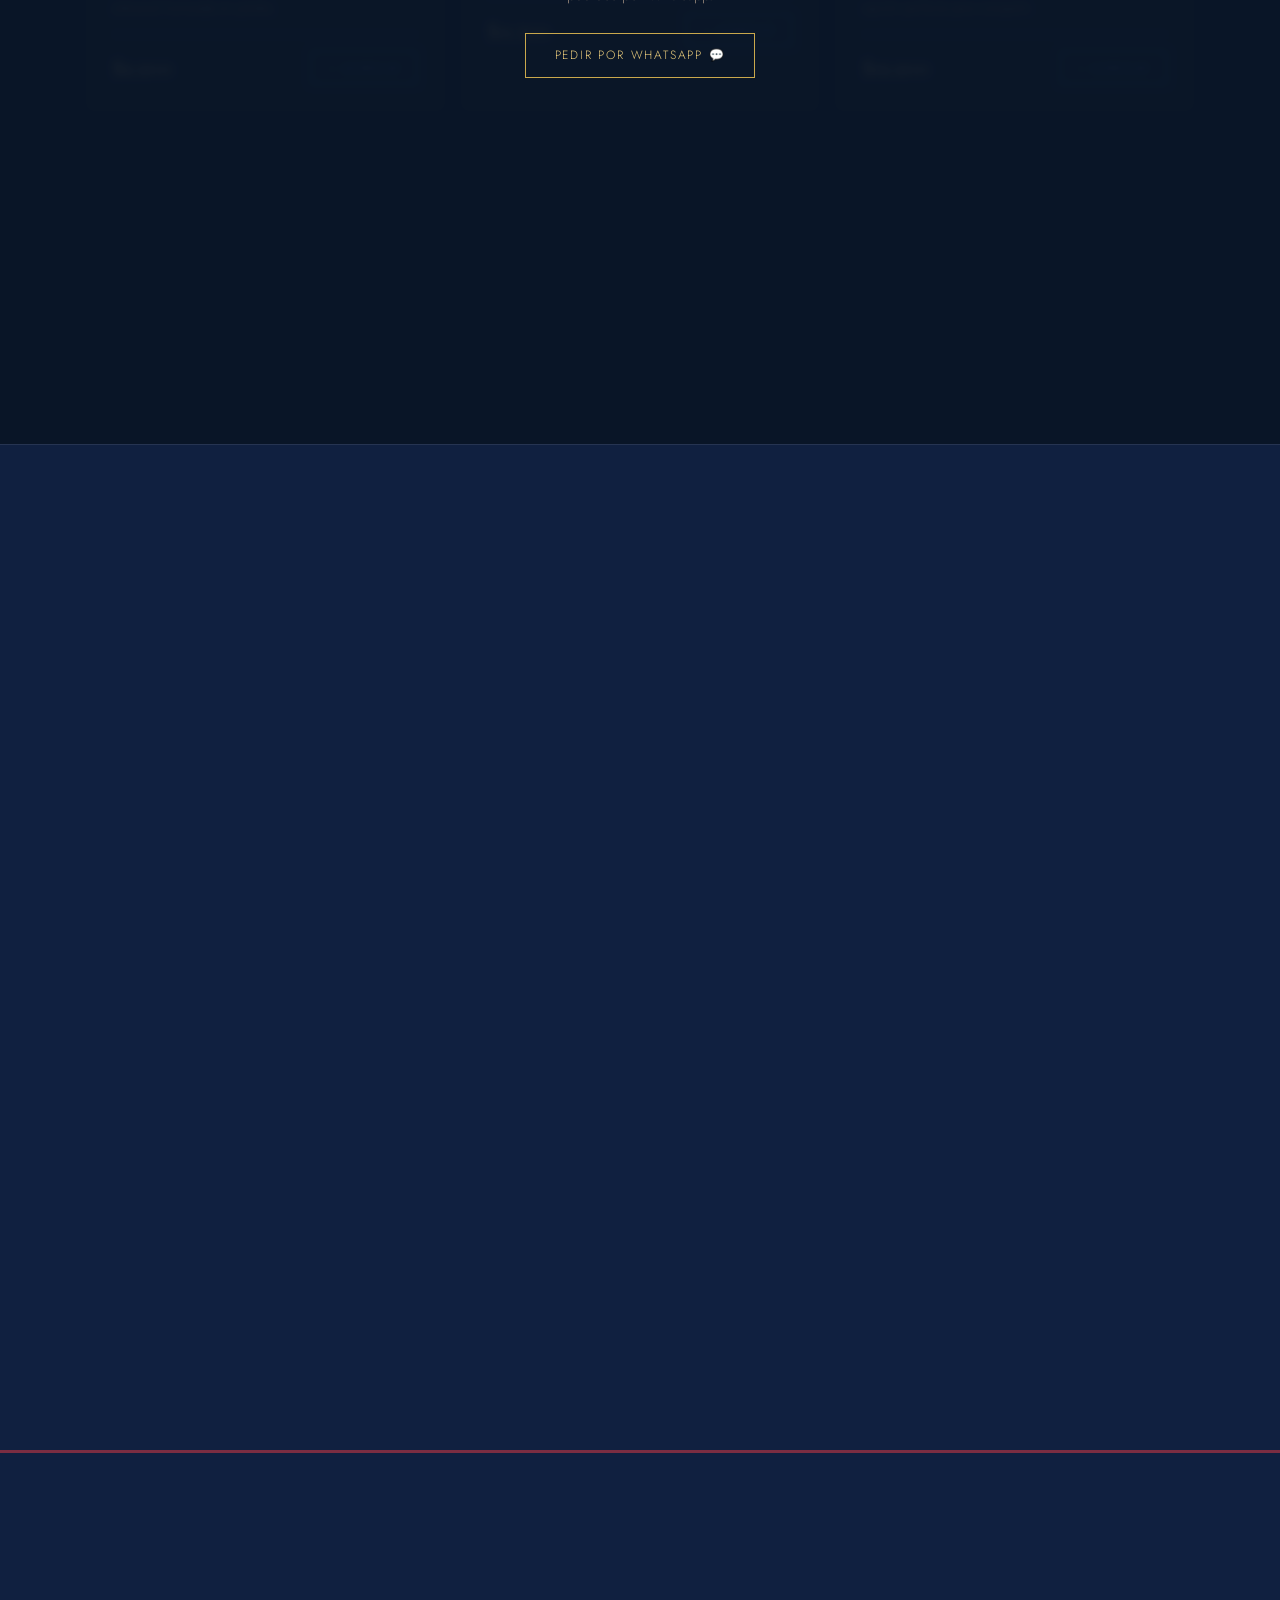
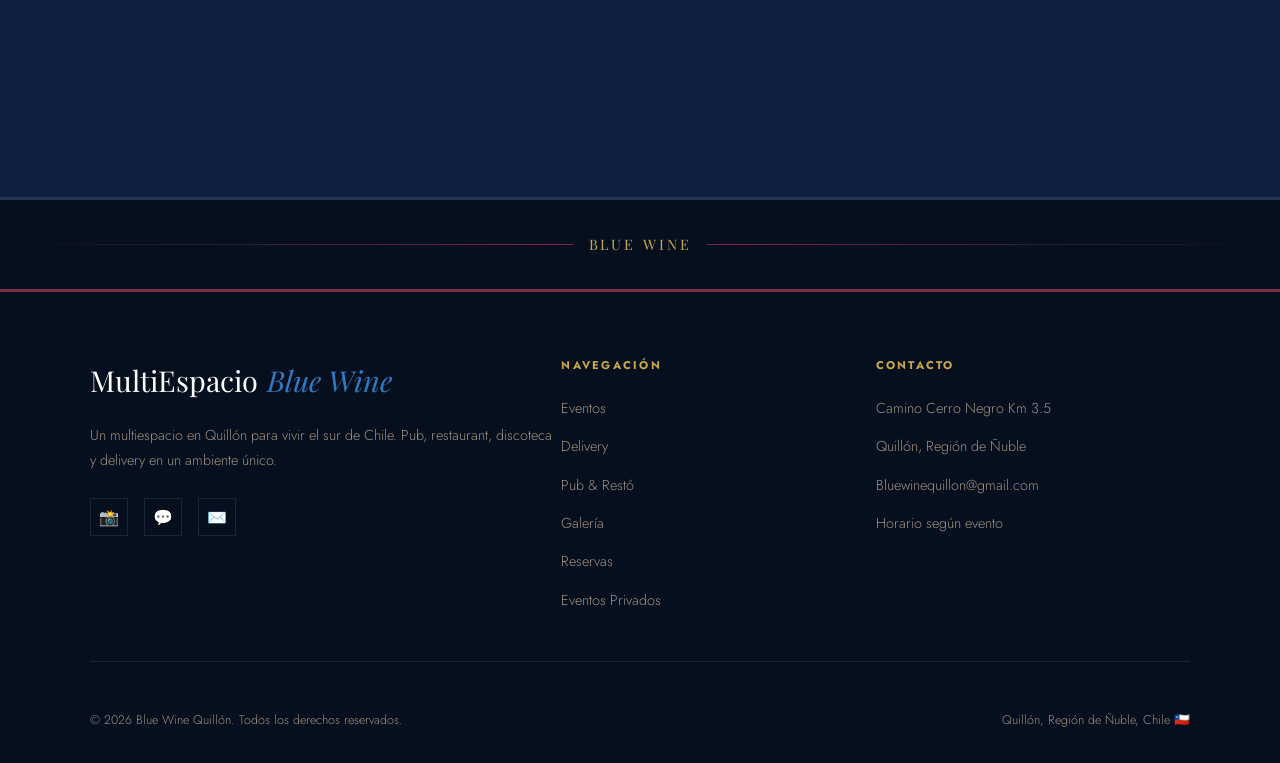
==== commit 692f313d: "fix: abrir modal si existe cualquier tipo no-gratis, sin importar estado activo/proximamente" ====
--- a/index.html
+++ b/index.html
@@ -1268,7 +1268,7 @@
   <!-- TOAST -->
   <div id="toast" class="toast"></div>
 
-  <script src="JS/main.js?v=61"></script>
+  <script src="JS/main.js?v=62"></script>
   <script>
     // ── Carrusel Hero
     let _carruselIdx = 0;
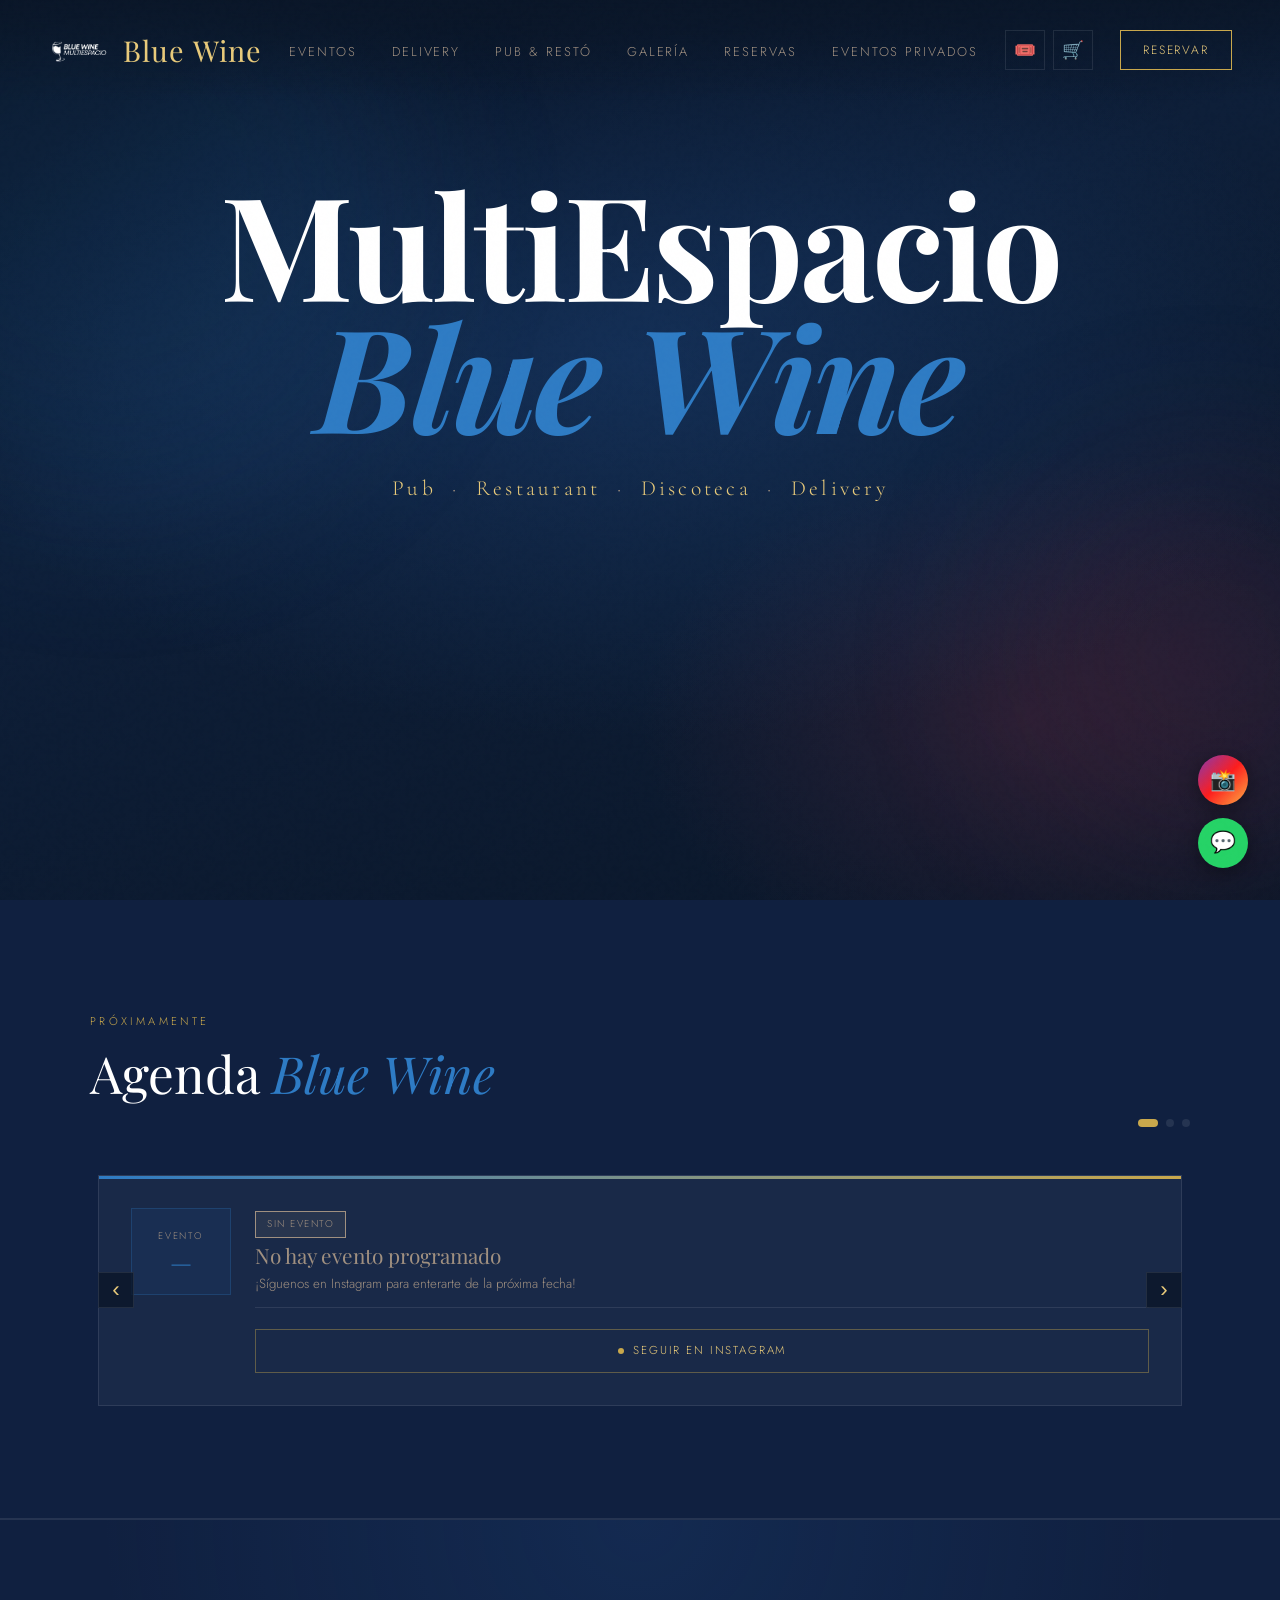
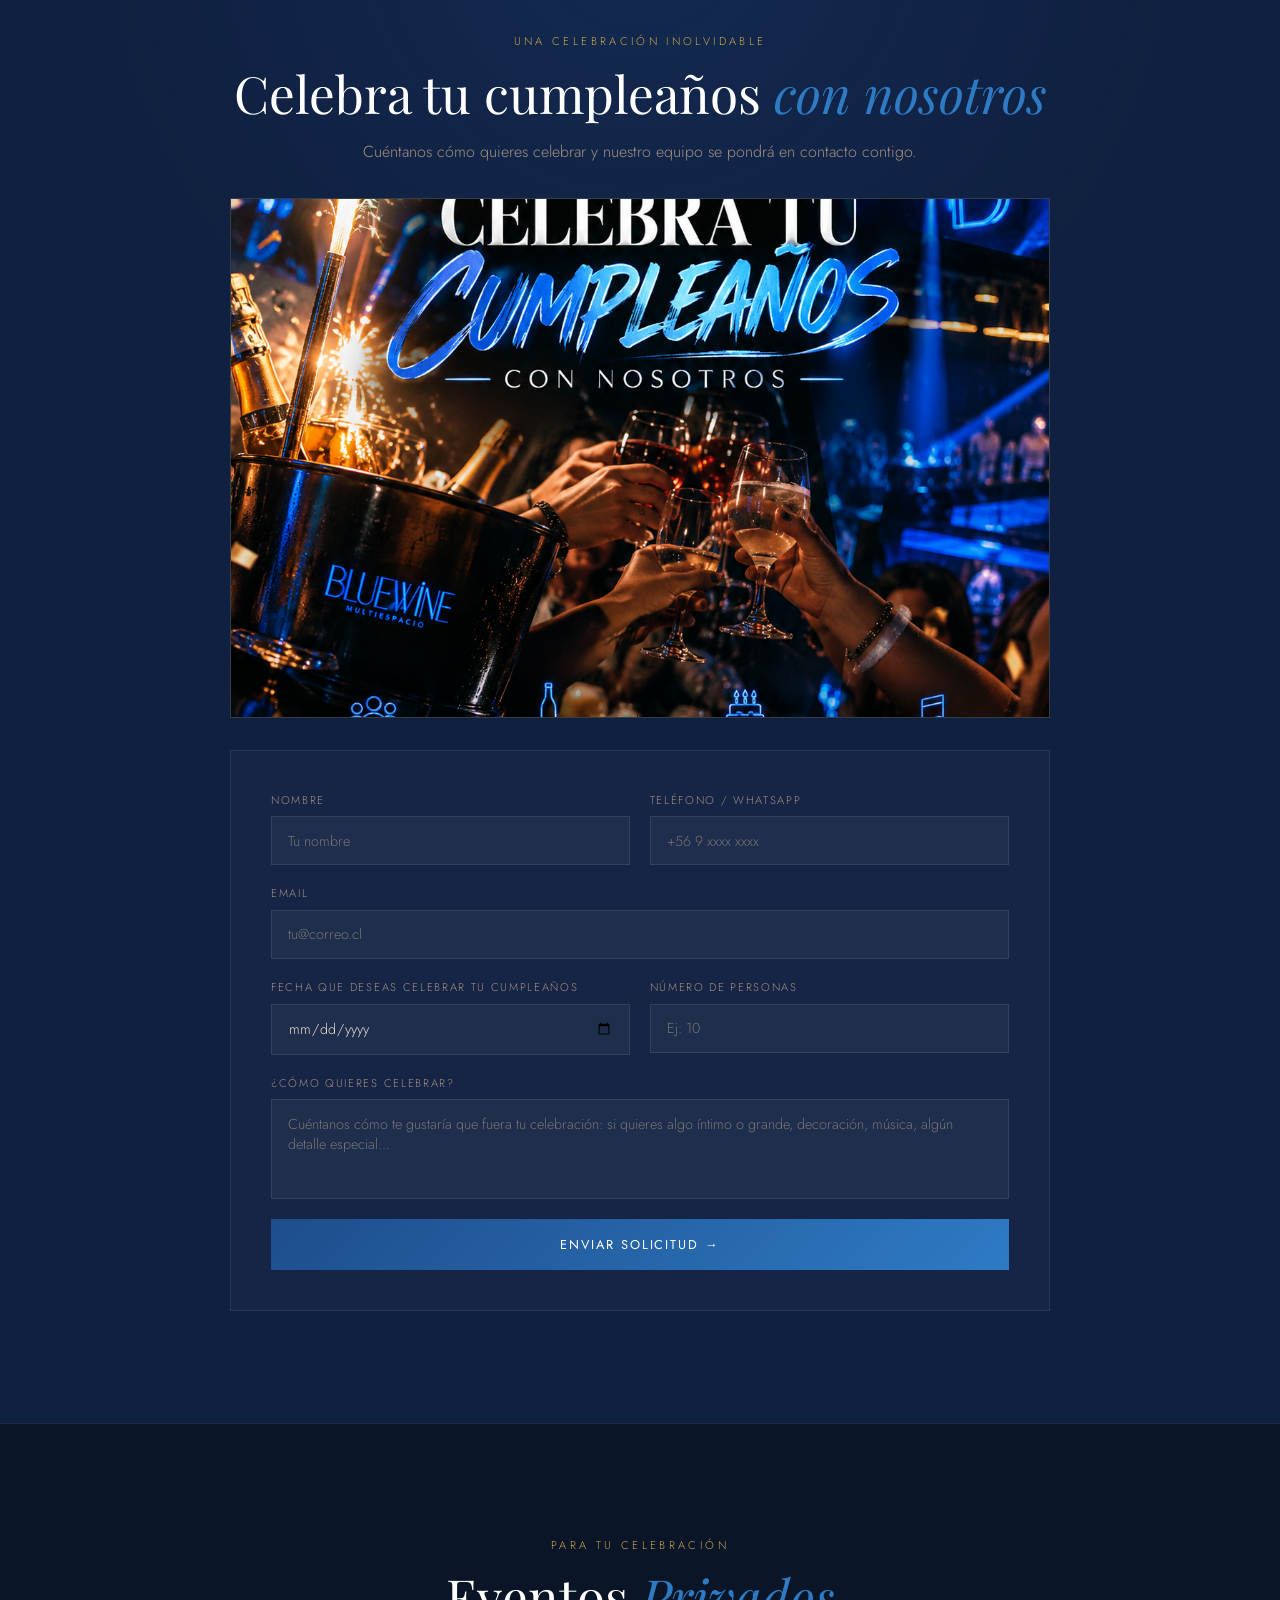
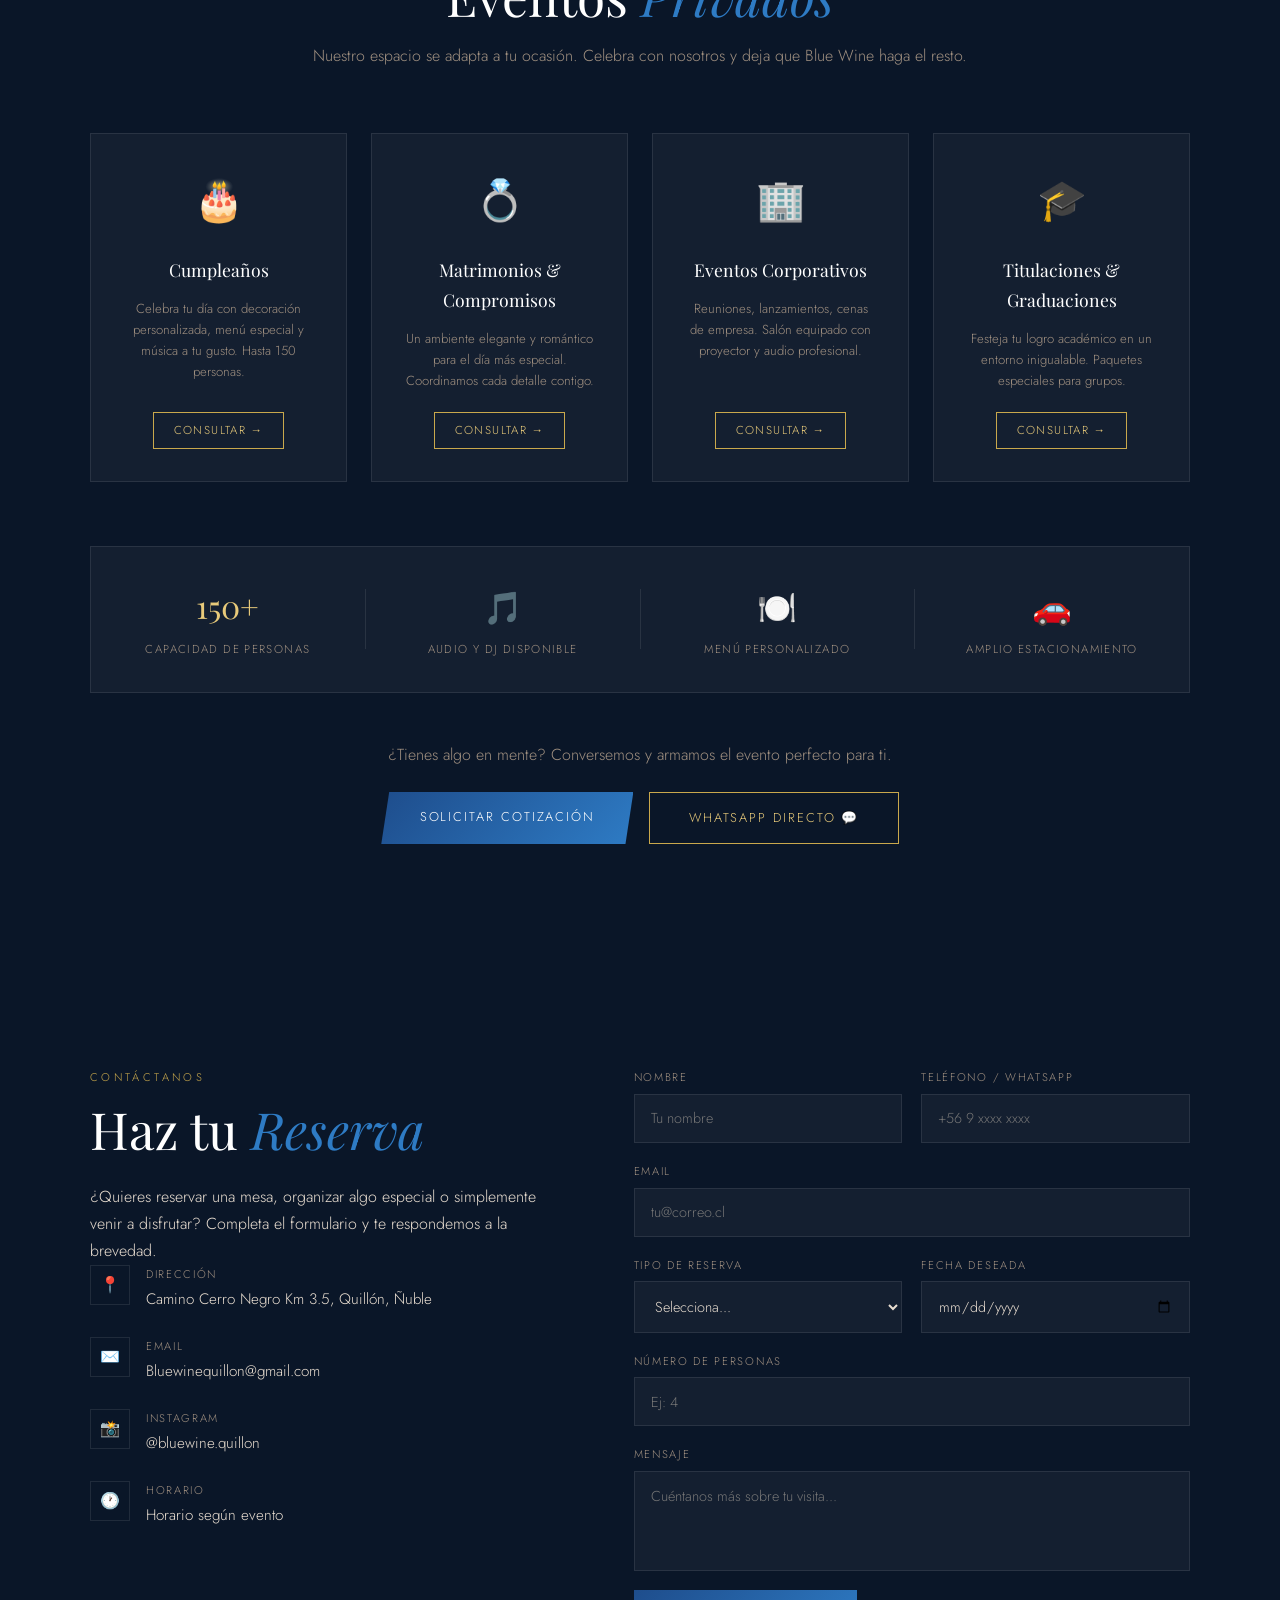
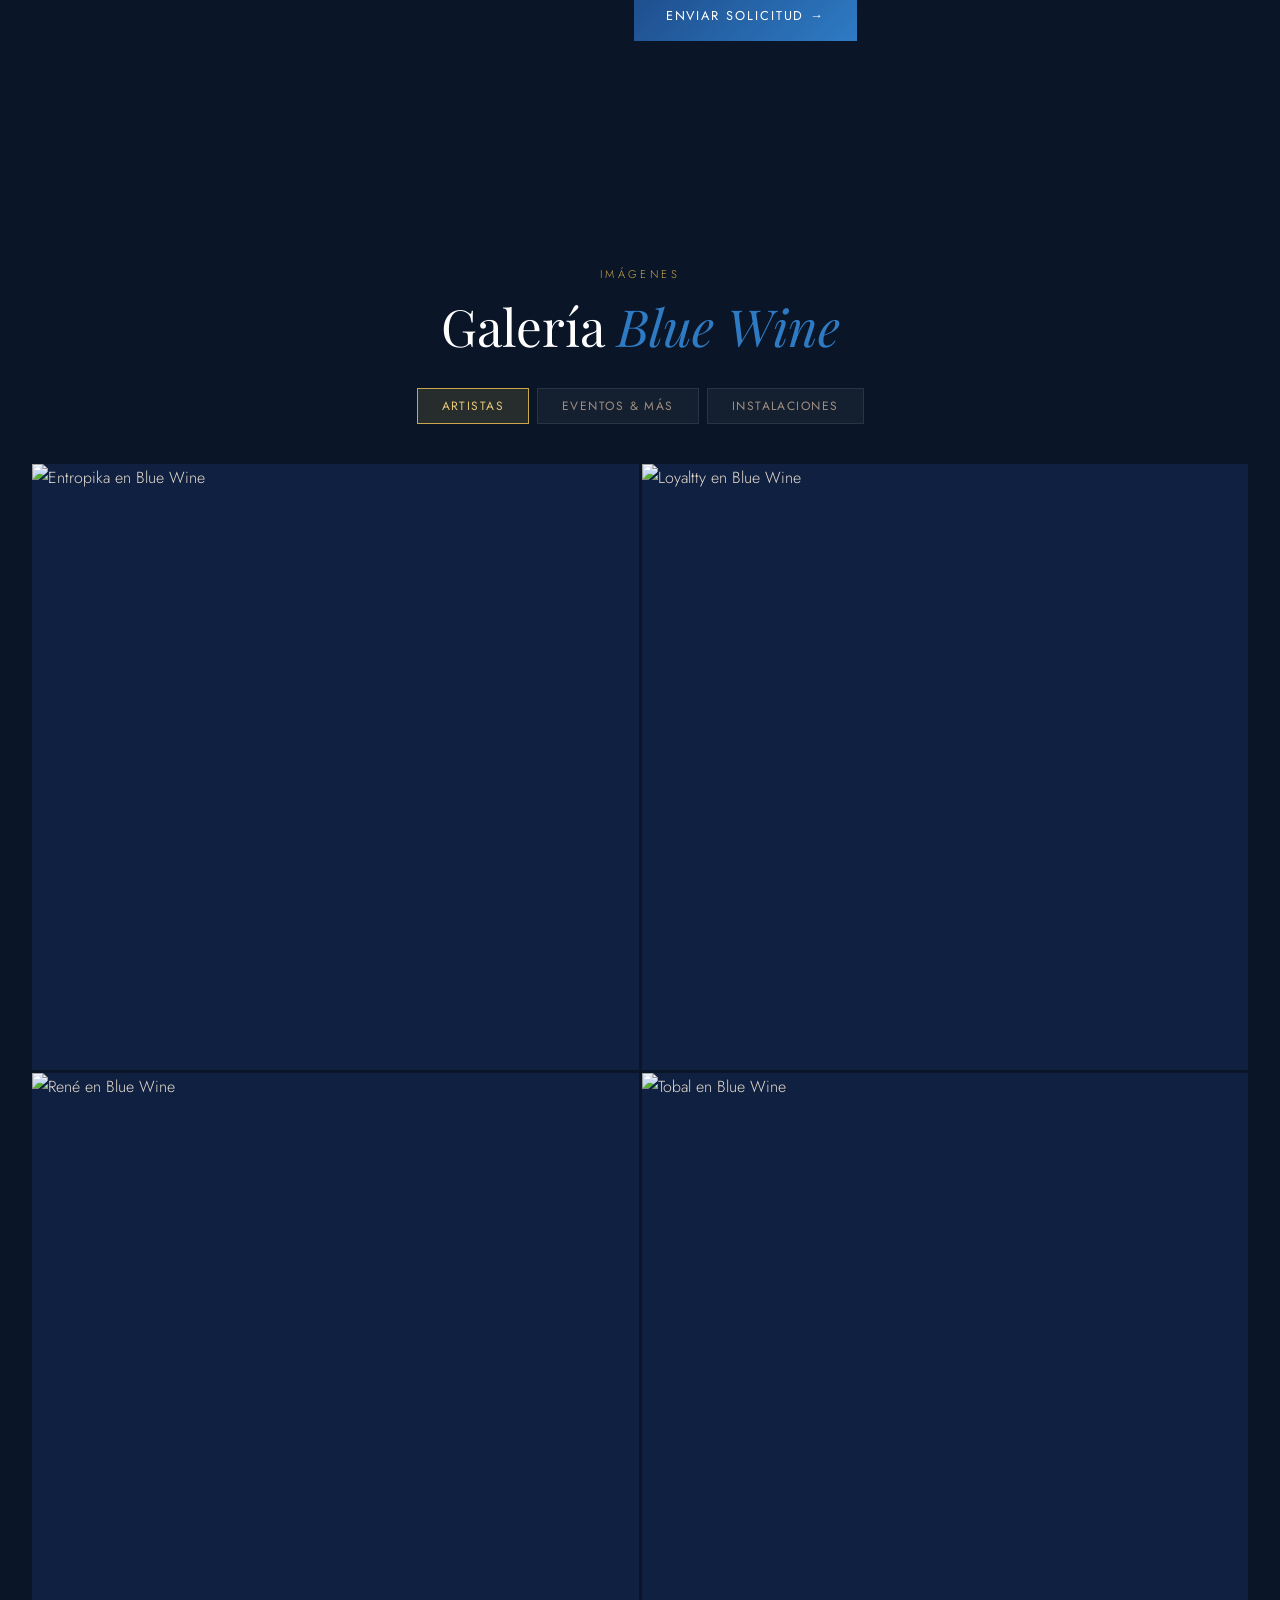
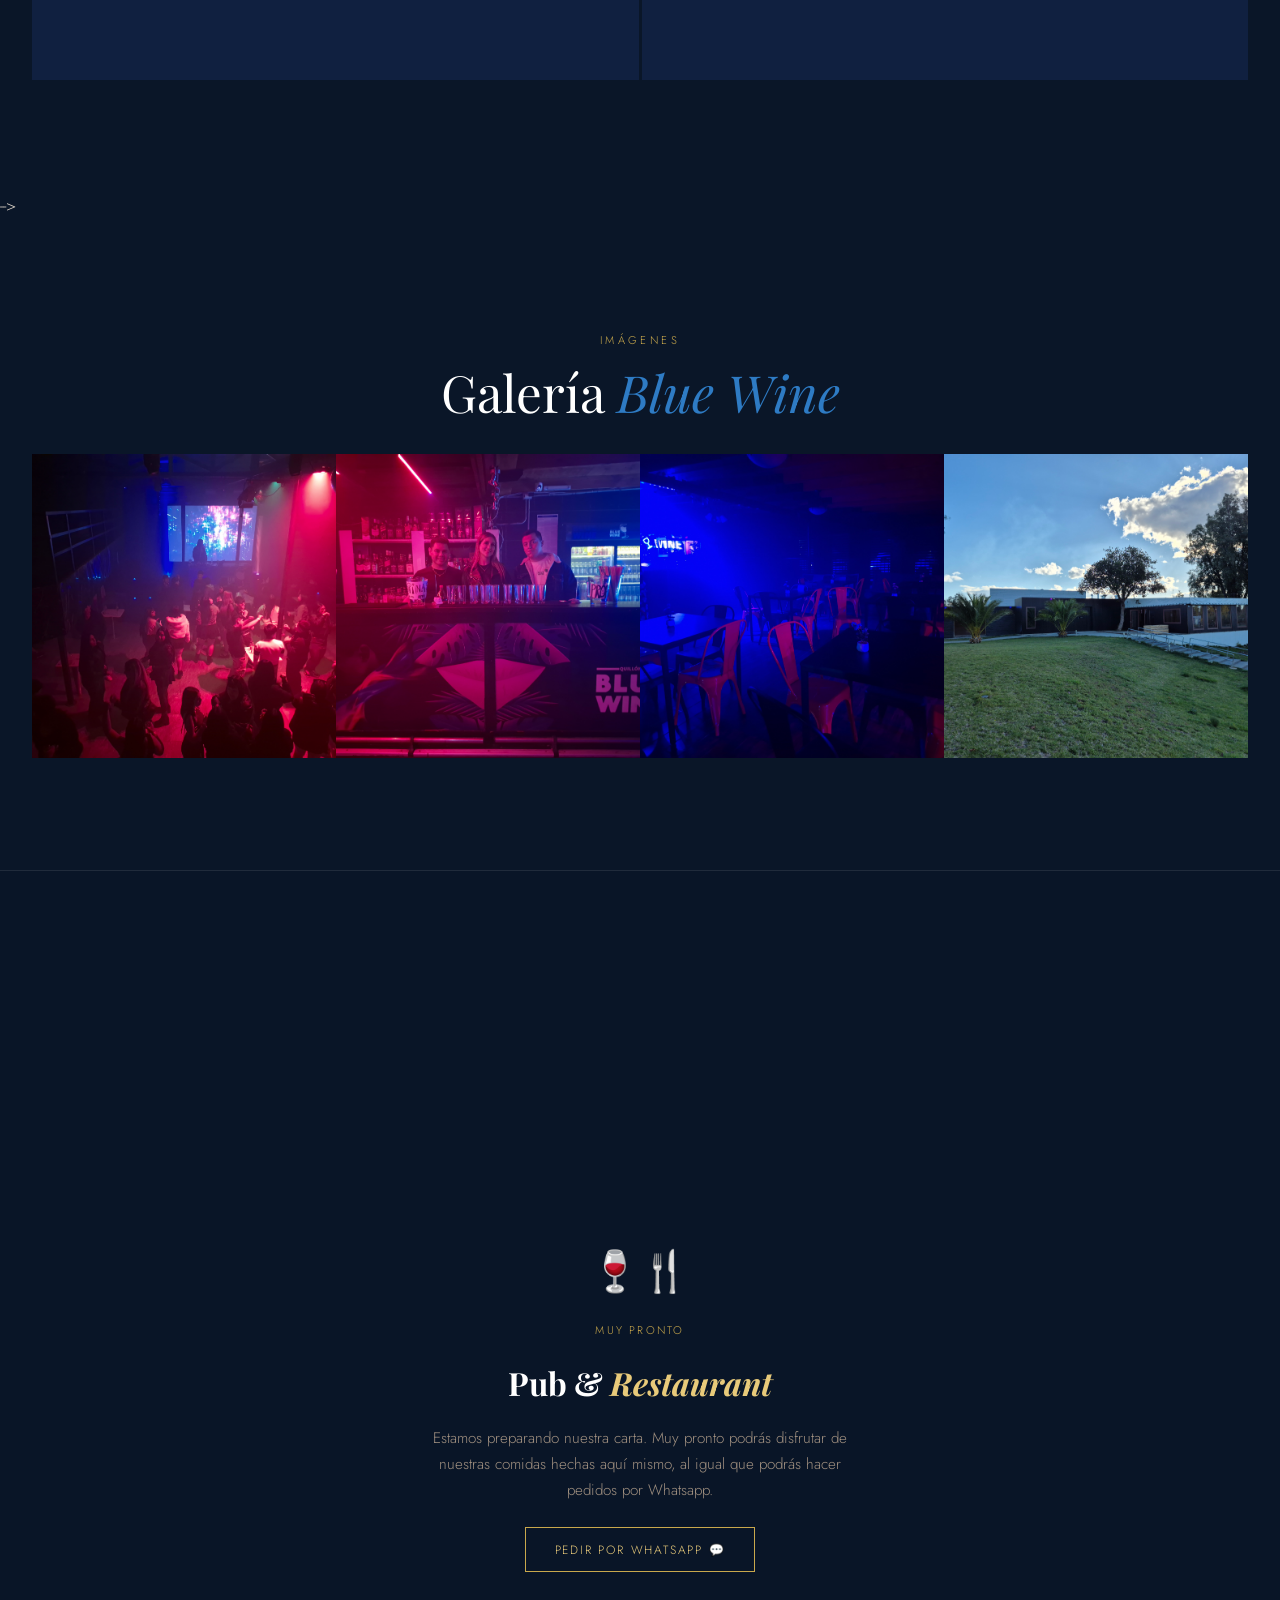
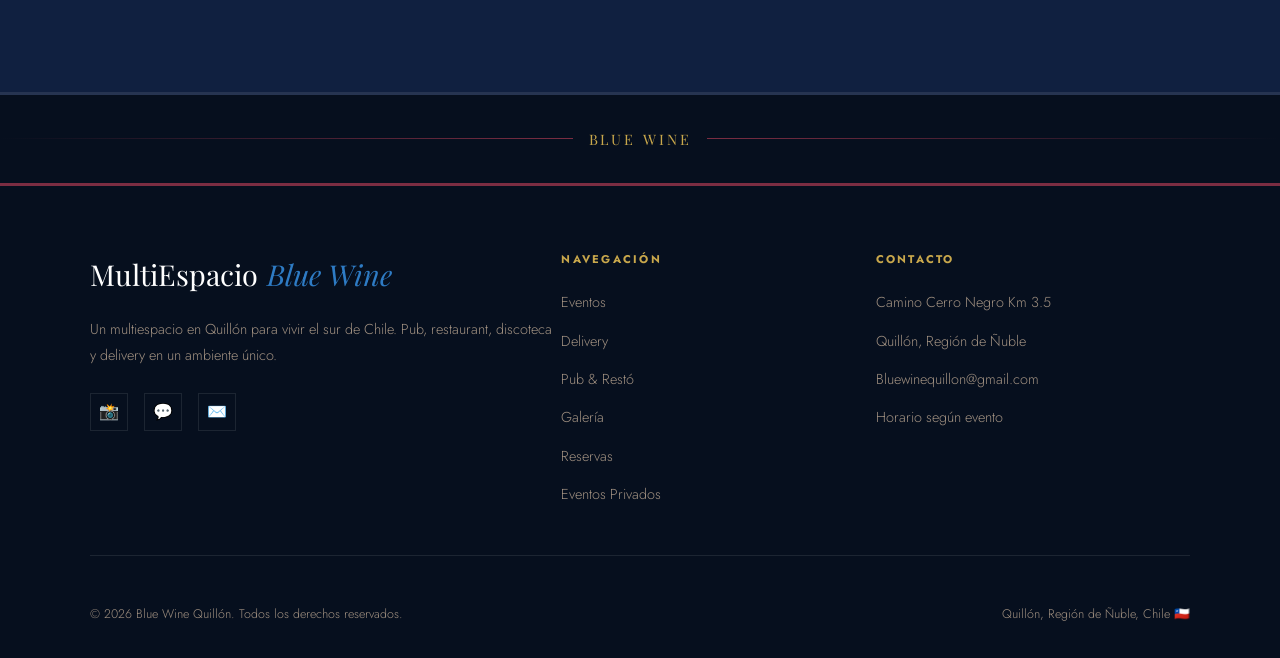
==== commit 155ba7f7: "fix: ocultar hero por defecto para evitar flash de imagen anterior al cargar PG" ====
--- a/index.html
+++ b/index.html
@@ -113,7 +113,7 @@
     </div>
 
     <!-- EVENTO DESTACADO CON IMAGEN -->
-    <div class="hero-evento-destacado">
+    <div class="hero-evento-destacado" style="display:none">
       <div class="hero-evento-img-wrap">
         <div class="hero-carrusel" id="heroCarrusel">
           <img src="Imagenes/halloween.jpg" alt="HALLOWEEN BLUE WINE 2026" class="hero-carrusel-slide active" />
@@ -1268,7 +1268,7 @@
   <!-- TOAST -->
   <div id="toast" class="toast"></div>
 
-  <script src="JS/main.js?v=62"></script>
+  <script src="JS/main.js?v=64"></script>
   <script>
     // ── Carrusel Hero
     let _carruselIdx = 0;
